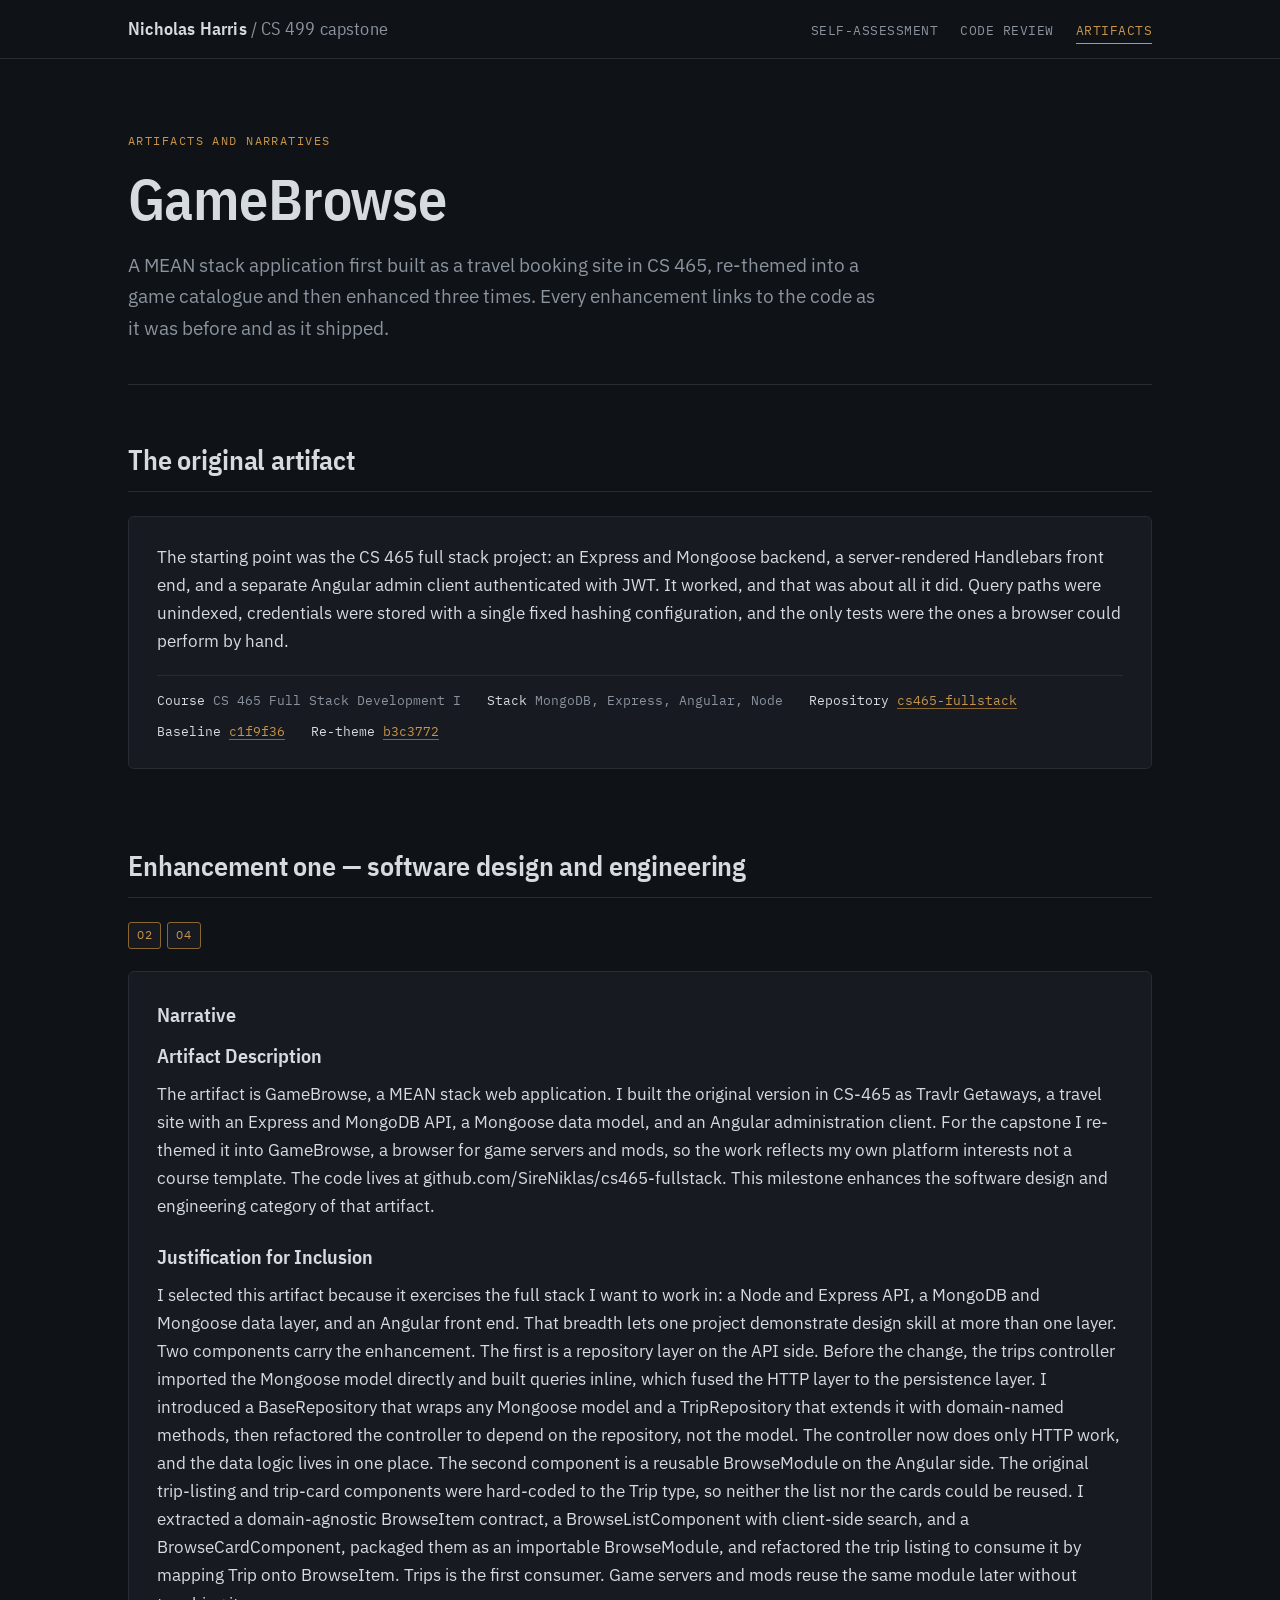
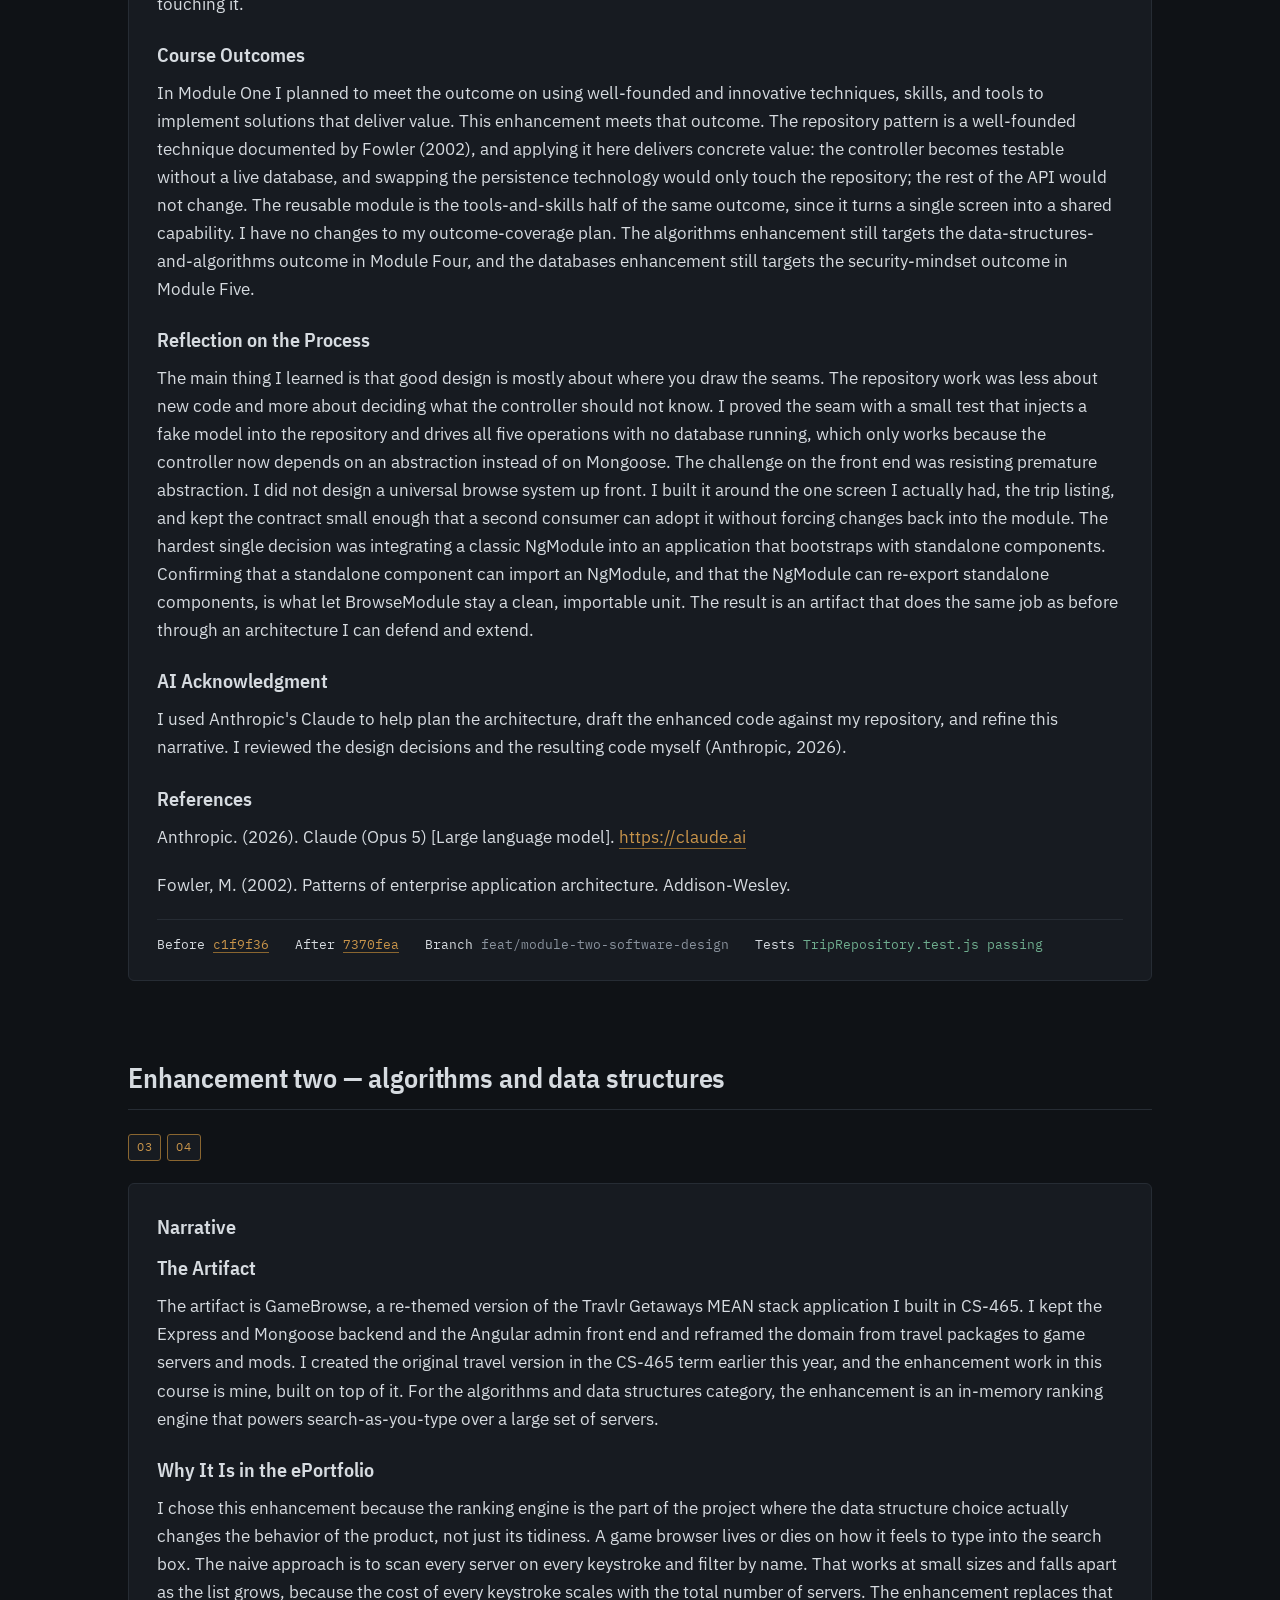
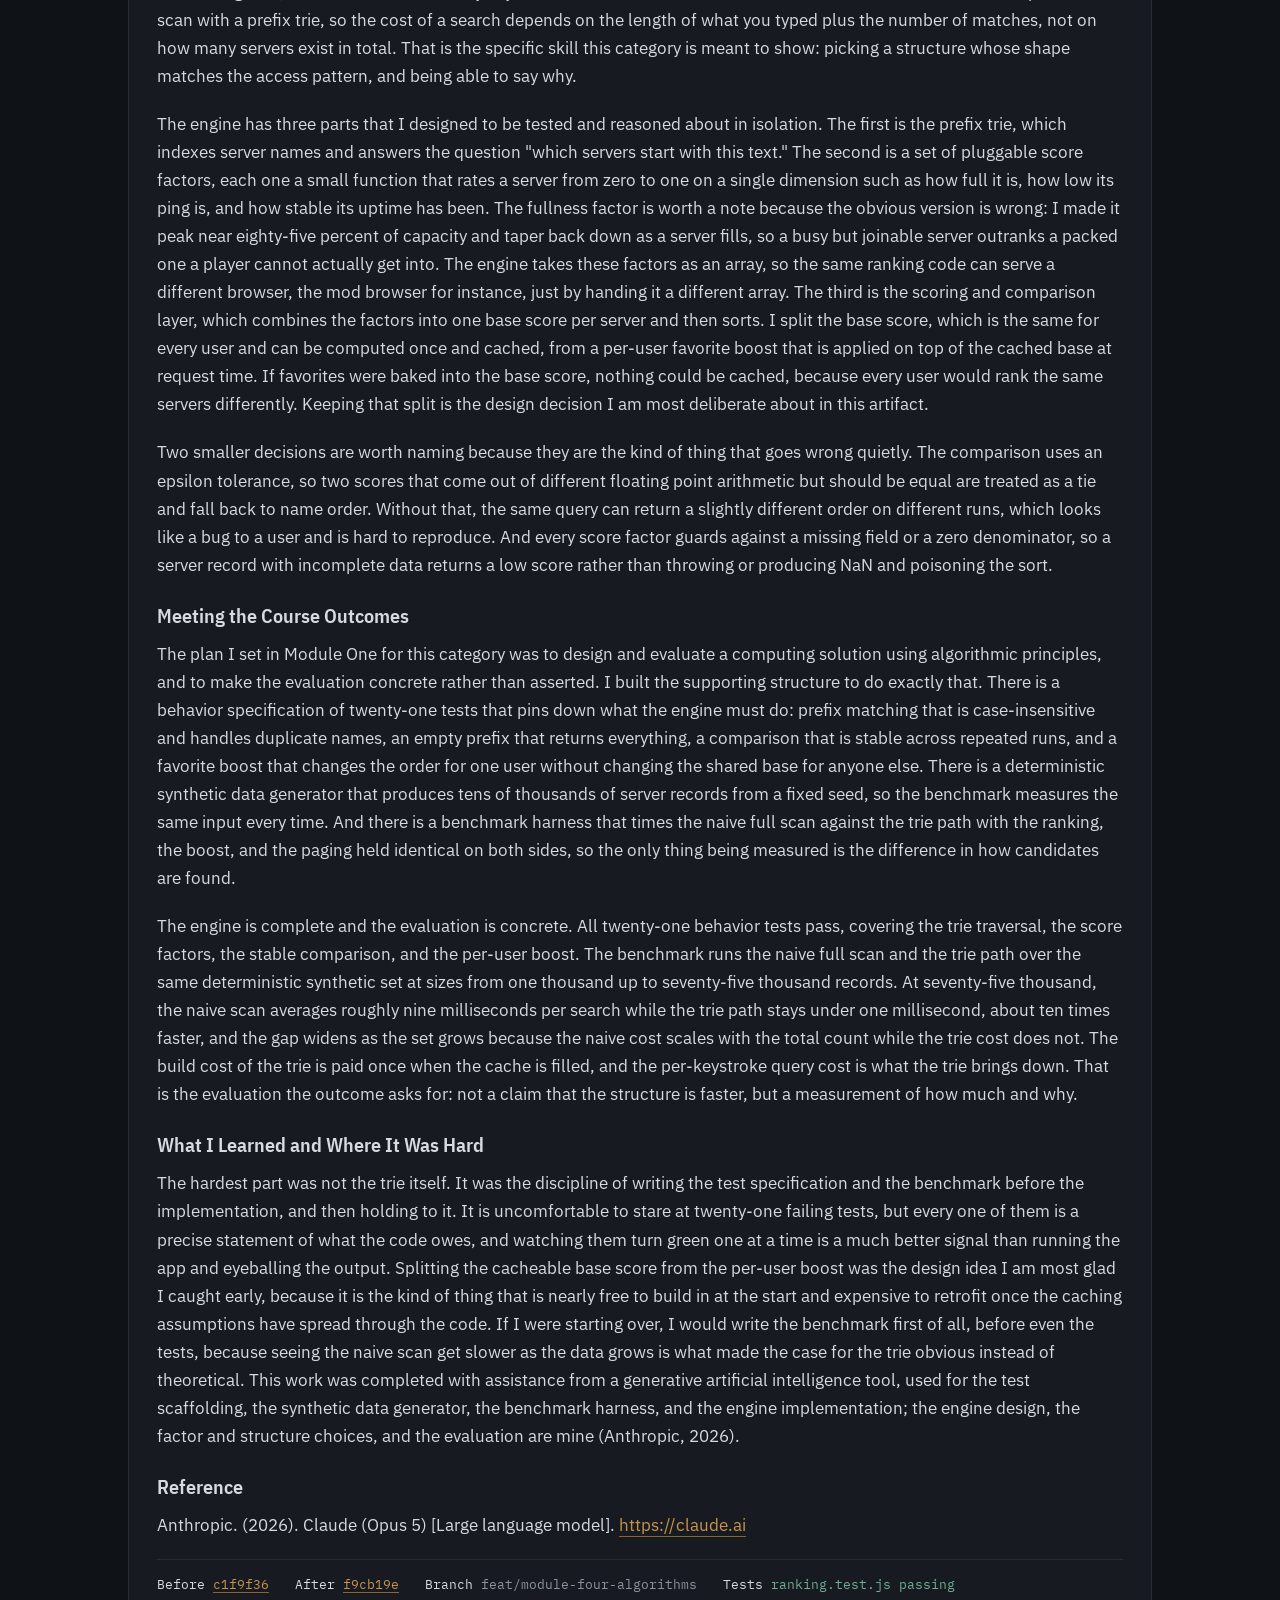
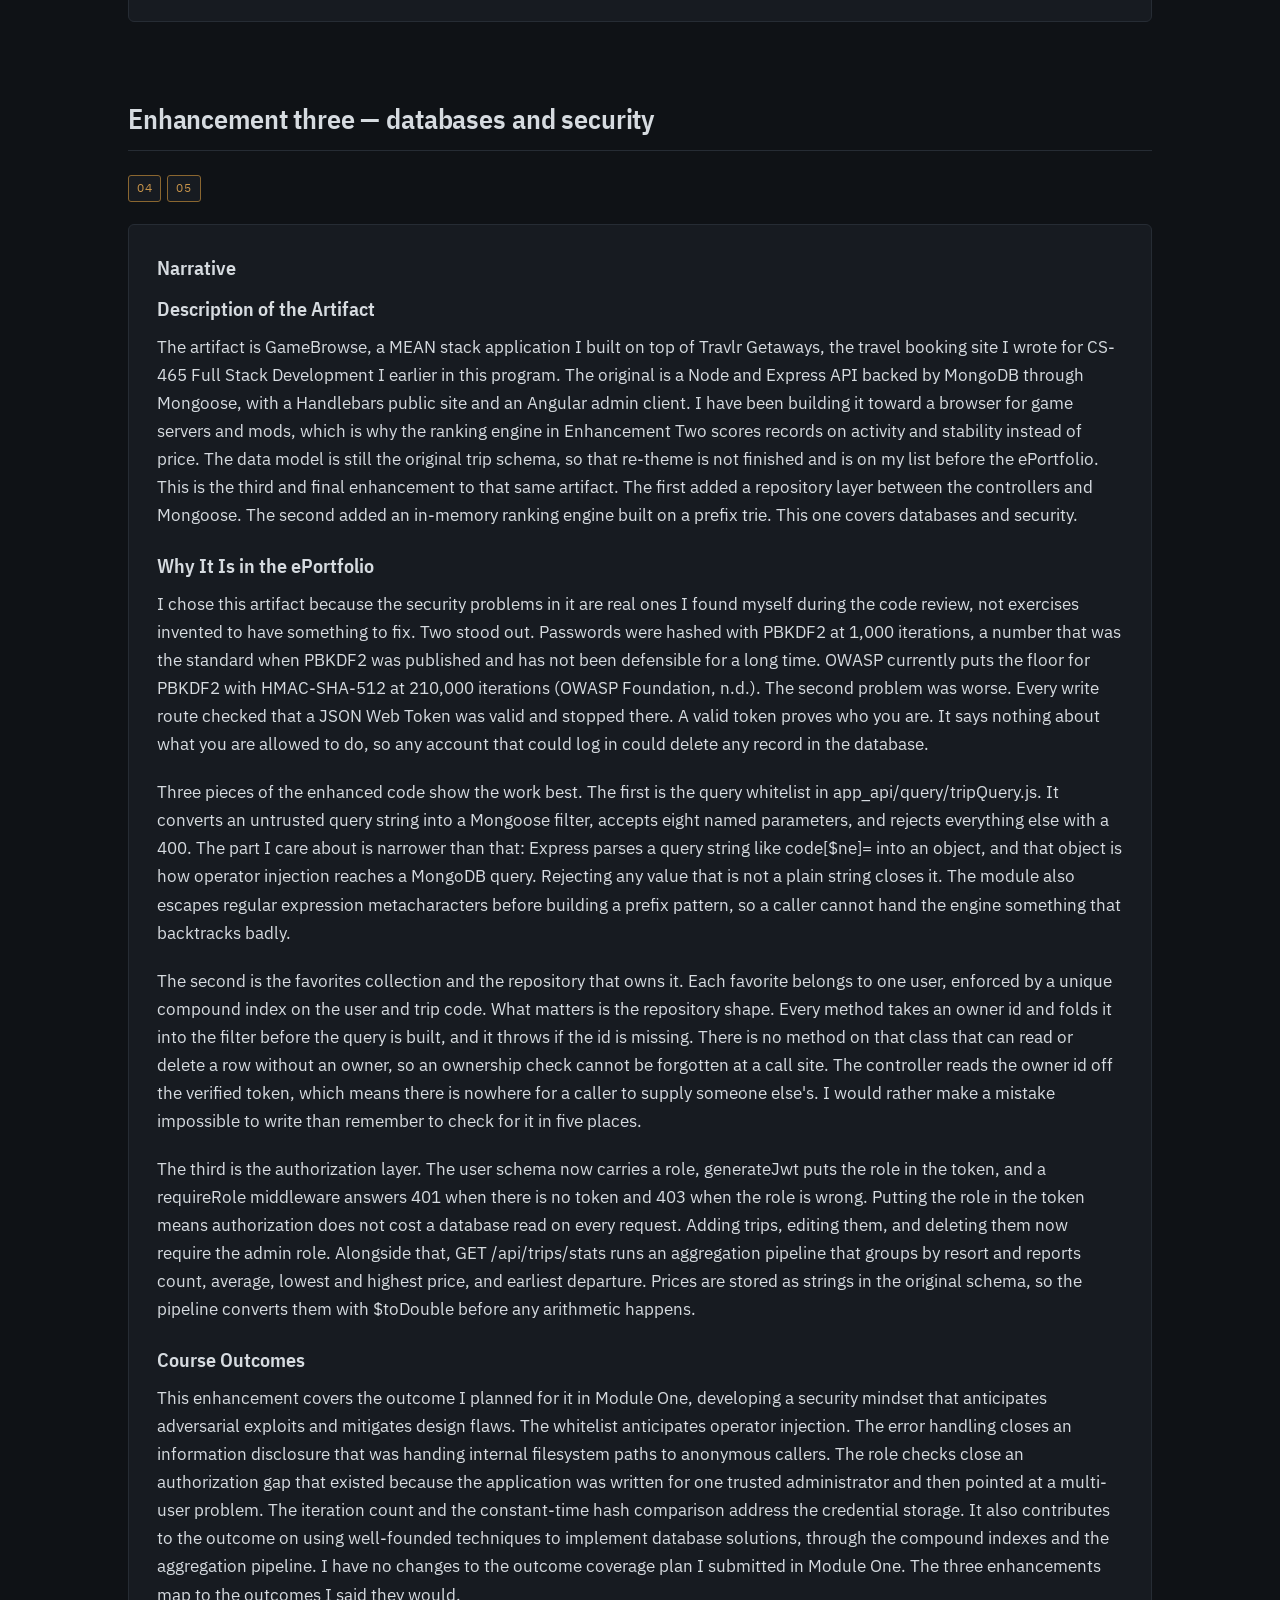
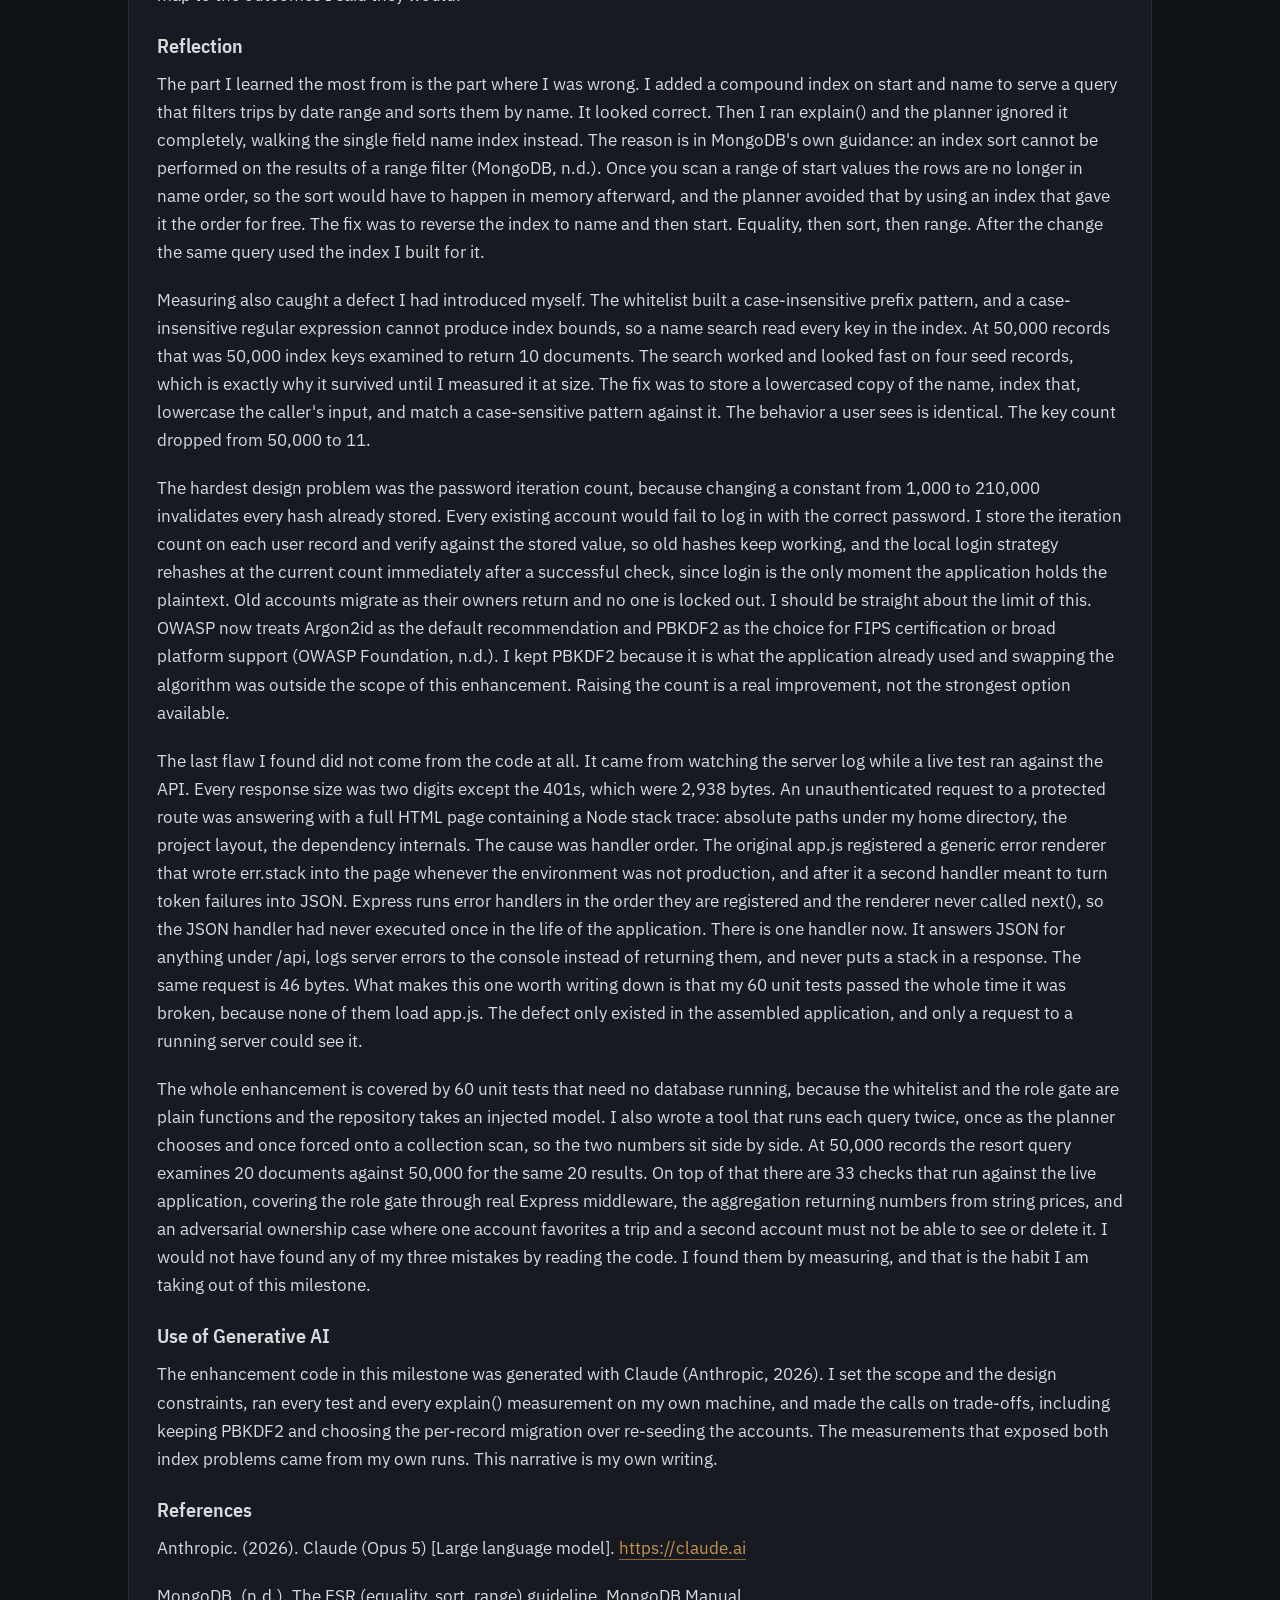
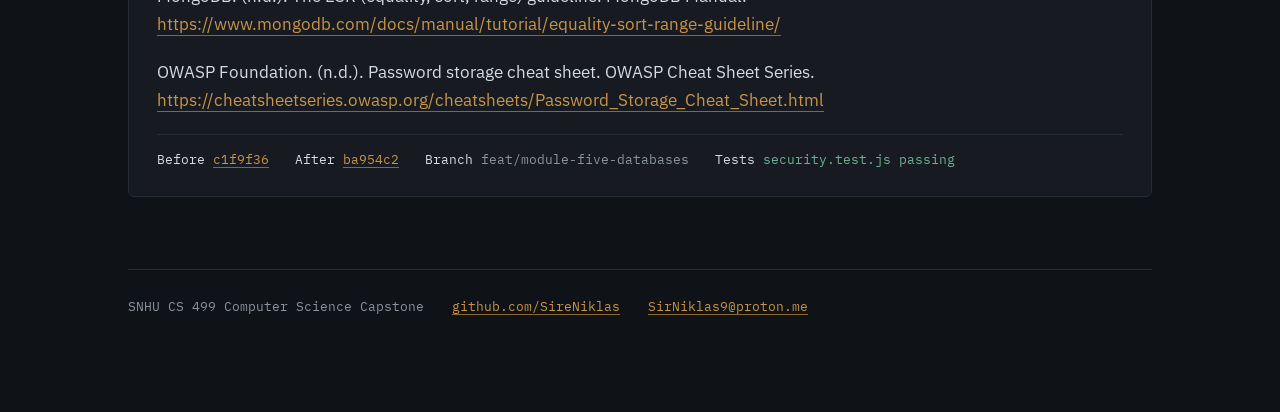
==== artifacts.html @ c6e0b40c "feat: complete self-assessment, code review, and enhancement narratives" ====
<!DOCTYPE html>
<html lang="en">
<head>
<meta charset="utf-8">
<meta name="viewport" content="width=device-width, initial-scale=1">
<title>Artifacts — Nicholas Harris, CS 499</title>
<meta name="description" content="Three enhancements to the GameBrowse MEAN stack application: software design, algorithms and data structures, and databases and security.">
<link rel="preconnect" href="https://fonts.googleapis.com">
<link rel="preconnect" href="https://fonts.gstatic.com" crossorigin>
<link href="https://fonts.googleapis.com/css2?family=IBM+Plex+Mono:wght@400&family=IBM+Plex+Sans+Condensed:wght@600&family=IBM+Plex+Sans:wght@400;500&display=swap" rel="stylesheet">
<link rel="stylesheet" href="assets/styles.css">
</head>
<body>
<a class="skip" href="#main">Skip to content</a>

<header class="masthead">
  <div class="masthead-inner">
    <a class="wordmark" href="index.html">Nicholas Harris <span>/ CS 499 capstone</span></a>
    <nav>
      <a href="index.html">Self-assessment</a>
      <a href="code-review.html">Code review</a>
      <a href="artifacts.html" aria-current="page">Artifacts</a>
    </nav>
  </div>
</header>

<main class="shell" id="main">

  <div class="hero">
    <p class="eyebrow">Artifacts and narratives</p>
    <h1>GameBrowse</h1>
    <p class="standfirst">A MEAN stack application first built as a travel booking site in CS 465, re-themed into a game catalogue and then enhanced three times. Every enhancement links to the code as it was before and as it shipped.</p>
  </div>

  <section id="origin">
    <h2>The original artifact</h2>
    <hr class="rule">
    <div class="artifact">
      <div class="prose">
        <p>The starting point was the CS 465 full stack project: an Express and Mongoose backend, a server-rendered Handlebars front end, and a separate Angular admin client authenticated with JWT. It worked, and that was about all it did. Query paths were unindexed, credentials were stored with a single fixed hashing configuration, and the only tests were the ones a browser could perform by hand.</p>
      </div>
      <div class="meta">
        <span><b>Course</b> CS 465 Full Stack Development I</span>
        <span><b>Stack</b> MongoDB, Express, Angular, Node</span>
        <span><b>Repository</b> <a href="https://github.com/SireNiklas/cs465-fullstack">cs465-fullstack</a></span>
        <span><b>Baseline</b> <a href="https://github.com/SireNiklas/cs465-fullstack/tree/c1f9f360dbe7c7e65af702ccf91b2ee2663a41dd">c1f9f36</a></span>
        <span><b>Re-theme</b> <a href="https://github.com/SireNiklas/cs465-fullstack/tree/b3c37720d1f5006aa0c2d1d7098c02906df3d072">b3c3772</a></span>
      </div>
    </div>
  </section>

  <section id="enhancement-one">
    <h2>Enhancement one — software design and engineering</h2>
    <hr class="rule">
    <ul class="tags">
      <li class="tag on">O2</li>
      <li class="tag on">O4</li>
    </ul>
    <div class="artifact">
      <h3>Narrative</h3>
      <div class="prose">
      <h3>Artifact Description</h3>
      <p>The artifact is GameBrowse, a MEAN stack web application. I built the original version in CS-465 as Travlr Getaways, a travel site with an Express and MongoDB API, a Mongoose data model, and an Angular administration client. For the capstone I re-themed it into GameBrowse, a browser for game servers and mods, so the work reflects my own platform interests not a course template. The code lives at github.com/SireNiklas/cs465-fullstack. This milestone enhances the software design and engineering category of that artifact.</p>
      <h3>Justification for Inclusion</h3>
      <p>I selected this artifact because it exercises the full stack I want to work in: a Node and Express API, a MongoDB and Mongoose data layer, and an Angular front end. That breadth lets one project demonstrate design skill at more than one layer. Two components carry the enhancement. The first is a repository layer on the API side. Before the change, the trips controller imported the Mongoose model directly and built queries inline, which fused the HTTP layer to the persistence layer. I introduced a BaseRepository that wraps any Mongoose model and a TripRepository that extends it with domain-named methods, then refactored the controller to depend on the repository, not the model. The controller now does only HTTP work, and the data logic lives in one place. The second component is a reusable BrowseModule on the Angular side. The original trip-listing and trip-card components were hard-coded to the Trip type, so neither the list nor the cards could be reused. I extracted a domain-agnostic BrowseItem contract, a BrowseListComponent with client-side search, and a BrowseCardComponent, packaged them as an importable BrowseModule, and refactored the trip listing to consume it by mapping Trip onto BrowseItem. Trips is the first consumer. Game servers and mods reuse the same module later without touching it.</p>
      <h3>Course Outcomes</h3>
      <p>In Module One I planned to meet the outcome on using well-founded and innovative techniques, skills, and tools to implement solutions that deliver value. This enhancement meets that outcome. The repository pattern is a well-founded technique documented by Fowler (2002), and applying it here delivers concrete value: the controller becomes testable without a live database, and swapping the persistence technology would only touch the repository; the rest of the API would not change. The reusable module is the tools-and-skills half of the same outcome, since it turns a single screen into a shared capability. I have no changes to my outcome-coverage plan. The algorithms enhancement still targets the data-structures-and-algorithms outcome in Module Four, and the databases enhancement still targets the security-mindset outcome in Module Five.</p>
      <h3>Reflection on the Process</h3>
      <p>The main thing I learned is that good design is mostly about where you draw the seams. The repository work was less about new code and more about deciding what the controller should not know. I proved the seam with a small test that injects a fake model into the repository and drives all five operations with no database running, which only works because the controller now depends on an abstraction instead of on Mongoose. The challenge on the front end was resisting premature abstraction. I did not design a universal browse system up front. I built it around the one screen I actually had, the trip listing, and kept the contract small enough that a second consumer can adopt it without forcing changes back into the module. The hardest single decision was integrating a classic NgModule into an application that bootstraps with standalone components. Confirming that a standalone component can import an NgModule, and that the NgModule can re-export standalone components, is what let BrowseModule stay a clean, importable unit. The result is an artifact that does the same job as before through an architecture I can defend and extend.</p>
      <h3>AI Acknowledgment</h3>
      <p>I used Anthropic&#x27;s Claude to help plan the architecture, draft the enhanced code against my repository, and refine this narrative. I reviewed the design decisions and the resulting code myself (Anthropic, 2026).</p>
      <h3>References</h3>
      <p>Anthropic. (2026). Claude (Opus 5) [Large language model]. <a href="https://claude.ai">https://claude.ai</a></p>
      <p>Fowler, M. (2002). Patterns of enterprise application architecture. Addison-Wesley.</p>
    </div>
      <div class="meta">
        <span><b>Before</b> <a href="https://github.com/SireNiklas/cs465-fullstack/tree/c1f9f360dbe7c7e65af702ccf91b2ee2663a41dd">c1f9f36</a></span>
        <span><b>After</b> <a href="https://github.com/SireNiklas/cs465-fullstack/tree/7370fea50eec99fd81533014c13c8142fe0551e2">7370fea</a></span>
        <span><b>Branch</b> feat/module-two-software-design</span>
        <span><b>Tests</b> <span class="pass">TripRepository.test.js passing</span></span>
      </div>
    </div>
  </section>

  <section id="enhancement-two">
    <h2>Enhancement two — algorithms and data structures</h2>
    <hr class="rule">
    <ul class="tags">
      <li class="tag on">O3</li>
      <li class="tag on">O4</li>
    </ul>
    <div class="artifact">
      <h3>Narrative</h3>
      <div class="prose">
      <h3>The Artifact</h3>
      <p>The artifact is GameBrowse, a re-themed version of the Travlr Getaways MEAN stack application I built in CS-465. I kept the Express and Mongoose backend and the Angular admin front end and reframed the domain from travel packages to game servers and mods. I created the original travel version in the CS-465 term earlier this year, and the enhancement work in this course is mine, built on top of it. For the algorithms and data structures category, the enhancement is an in-memory ranking engine that powers search-as-you-type over a large set of servers.</p>
      <h3>Why It Is in the ePortfolio</h3>
      <p>I chose this enhancement because the ranking engine is the part of the project where the data structure choice actually changes the behavior of the product, not just its tidiness. A game browser lives or dies on how it feels to type into the search box. The naive approach is to scan every server on every keystroke and filter by name. That works at small sizes and falls apart as the list grows, because the cost of every keystroke scales with the total number of servers. The enhancement replaces that scan with a prefix trie, so the cost of a search depends on the length of what you typed plus the number of matches, not on how many servers exist in total. That is the specific skill this category is meant to show: picking a structure whose shape matches the access pattern, and being able to say why.</p>
      <p>The engine has three parts that I designed to be tested and reasoned about in isolation. The first is the prefix trie, which indexes server names and answers the question &quot;which servers start with this text.&quot; The second is a set of pluggable score factors, each one a small function that rates a server from zero to one on a single dimension such as how full it is, how low its ping is, and how stable its uptime has been. The fullness factor is worth a note because the obvious version is wrong: I made it peak near eighty-five percent of capacity and taper back down as a server fills, so a busy but joinable server outranks a packed one a player cannot actually get into. The engine takes these factors as an array, so the same ranking code can serve a different browser, the mod browser for instance, just by handing it a different array. The third is the scoring and comparison layer, which combines the factors into one base score per server and then sorts. I split the base score, which is the same for every user and can be computed once and cached, from a per-user favorite boost that is applied on top of the cached base at request time. If favorites were baked into the base score, nothing could be cached, because every user would rank the same servers differently. Keeping that split is the design decision I am most deliberate about in this artifact.</p>
      <p>Two smaller decisions are worth naming because they are the kind of thing that goes wrong quietly. The comparison uses an epsilon tolerance, so two scores that come out of different floating point arithmetic but should be equal are treated as a tie and fall back to name order. Without that, the same query can return a slightly different order on different runs, which looks like a bug to a user and is hard to reproduce. And every score factor guards against a missing field or a zero denominator, so a server record with incomplete data returns a low score rather than throwing or producing NaN and poisoning the sort.</p>
      <h3>Meeting the Course Outcomes</h3>
      <p>The plan I set in Module One for this category was to design and evaluate a computing solution using algorithmic principles, and to make the evaluation concrete rather than asserted. I built the supporting structure to do exactly that. There is a behavior specification of twenty-one tests that pins down what the engine must do: prefix matching that is case-insensitive and handles duplicate names, an empty prefix that returns everything, a comparison that is stable across repeated runs, and a favorite boost that changes the order for one user without changing the shared base for anyone else. There is a deterministic synthetic data generator that produces tens of thousands of server records from a fixed seed, so the benchmark measures the same input every time. And there is a benchmark harness that times the naive full scan against the trie path with the ranking, the boost, and the paging held identical on both sides, so the only thing being measured is the difference in how candidates are found.</p>
      <p>The engine is complete and the evaluation is concrete. All twenty-one behavior tests pass, covering the trie traversal, the score factors, the stable comparison, and the per-user boost. The benchmark runs the naive full scan and the trie path over the same deterministic synthetic set at sizes from one thousand up to seventy-five thousand records. At seventy-five thousand, the naive scan averages roughly nine milliseconds per search while the trie path stays under one millisecond, about ten times faster, and the gap widens as the set grows because the naive cost scales with the total count while the trie cost does not. The build cost of the trie is paid once when the cache is filled, and the per-keystroke query cost is what the trie brings down. That is the evaluation the outcome asks for: not a claim that the structure is faster, but a measurement of how much and why.</p>
      <h3>What I Learned and Where It Was Hard</h3>
      <p>The hardest part was not the trie itself. It was the discipline of writing the test specification and the benchmark before the implementation, and then holding to it. It is uncomfortable to stare at twenty-one failing tests, but every one of them is a precise statement of what the code owes, and watching them turn green one at a time is a much better signal than running the app and eyeballing the output. Splitting the cacheable base score from the per-user boost was the design idea I am most glad I caught early, because it is the kind of thing that is nearly free to build in at the start and expensive to retrofit once the caching assumptions have spread through the code. If I were starting over, I would write the benchmark first of all, before even the tests, because seeing the naive scan get slower as the data grows is what made the case for the trie obvious instead of theoretical. This work was completed with assistance from a generative artificial intelligence tool, used for the test scaffolding, the synthetic data generator, the benchmark harness, and the engine implementation; the engine design, the factor and structure choices, and the evaluation are mine (Anthropic, 2026).</p>
      <h3>Reference</h3>
      <p>Anthropic. (2026). Claude (Opus 5) [Large language model]. <a href="https://claude.ai">https://claude.ai</a></p>
    </div>
      <div class="meta">
        <span><b>Before</b> <a href="https://github.com/SireNiklas/cs465-fullstack/tree/c1f9f360dbe7c7e65af702ccf91b2ee2663a41dd">c1f9f36</a></span>
        <span><b>After</b> <a href="https://github.com/SireNiklas/cs465-fullstack/tree/f9cb19ebaf263233e281c2fbdc7c1b4e2307bb70">f9cb19e</a></span>
        <span><b>Branch</b> feat/module-four-algorithms</span>
        <span><b>Tests</b> <span class="pass">ranking.test.js passing</span></span>
      </div>
    </div>
  </section>

  <section id="enhancement-three">
    <h2>Enhancement three — databases and security</h2>
    <hr class="rule">
    <ul class="tags">
      <li class="tag on">O4</li>
      <li class="tag on">O5</li>
    </ul>
    <div class="artifact">
      <h3>Narrative</h3>
      <div class="prose">
      <h3>Description of the Artifact</h3>
      <p>The artifact is GameBrowse, a MEAN stack application I built on top of Travlr Getaways, the travel booking site I wrote for CS-465 Full Stack Development I earlier in this program. The original is a Node and Express API backed by MongoDB through Mongoose, with a Handlebars public site and an Angular admin client. I have been building it toward a browser for game servers and mods, which is why the ranking engine in Enhancement Two scores records on activity and stability instead of price. The data model is still the original trip schema, so that re-theme is not finished and is on my list before the ePortfolio. This is the third and final enhancement to that same artifact. The first added a repository layer between the controllers and Mongoose. The second added an in-memory ranking engine built on a prefix trie. This one covers databases and security.</p>
      <h3>Why It Is in the ePortfolio</h3>
      <p>I chose this artifact because the security problems in it are real ones I found myself during the code review, not exercises invented to have something to fix. Two stood out. Passwords were hashed with PBKDF2 at 1,000 iterations, a number that was the standard when PBKDF2 was published and has not been defensible for a long time. OWASP currently puts the floor for PBKDF2 with HMAC-SHA-512 at 210,000 iterations (OWASP Foundation, n.d.). The second problem was worse. Every write route checked that a JSON Web Token was valid and stopped there. A valid token proves who you are. It says nothing about what you are allowed to do, so any account that could log in could delete any record in the database.</p>
      <p>Three pieces of the enhanced code show the work best. The first is the query whitelist in app_api/query/tripQuery.js. It converts an untrusted query string into a Mongoose filter, accepts eight named parameters, and rejects everything else with a 400. The part I care about is narrower than that: Express parses a query string like code[$ne]= into an object, and that object is how operator injection reaches a MongoDB query. Rejecting any value that is not a plain string closes it. The module also escapes regular expression metacharacters before building a prefix pattern, so a caller cannot hand the engine something that backtracks badly.</p>
      <p>The second is the favorites collection and the repository that owns it. Each favorite belongs to one user, enforced by a unique compound index on the user and trip code. What matters is the repository shape. Every method takes an owner id and folds it into the filter before the query is built, and it throws if the id is missing. There is no method on that class that can read or delete a row without an owner, so an ownership check cannot be forgotten at a call site. The controller reads the owner id off the verified token, which means there is nowhere for a caller to supply someone else&#x27;s. I would rather make a mistake impossible to write than remember to check for it in five places.</p>
      <p>The third is the authorization layer. The user schema now carries a role, generateJwt puts the role in the token, and a requireRole middleware answers 401 when there is no token and 403 when the role is wrong. Putting the role in the token means authorization does not cost a database read on every request. Adding trips, editing them, and deleting them now require the admin role. Alongside that, GET /api/trips/stats runs an aggregation pipeline that groups by resort and reports count, average, lowest and highest price, and earliest departure. Prices are stored as strings in the original schema, so the pipeline converts them with $toDouble before any arithmetic happens.</p>
      <h3>Course Outcomes</h3>
      <p>This enhancement covers the outcome I planned for it in Module One, developing a security mindset that anticipates adversarial exploits and mitigates design flaws. The whitelist anticipates operator injection. The error handling closes an information disclosure that was handing internal filesystem paths to anonymous callers. The role checks close an authorization gap that existed because the application was written for one trusted administrator and then pointed at a multi-user problem. The iteration count and the constant-time hash comparison address the credential storage. It also contributes to the outcome on using well-founded techniques to implement database solutions, through the compound indexes and the aggregation pipeline. I have no changes to the outcome coverage plan I submitted in Module One. The three enhancements map to the outcomes I said they would.</p>
      <h3>Reflection</h3>
      <p>The part I learned the most from is the part where I was wrong. I added a compound index on start and name to serve a query that filters trips by date range and sorts them by name. It looked correct. Then I ran explain() and the planner ignored it completely, walking the single field name index instead. The reason is in MongoDB&#x27;s own guidance: an index sort cannot be performed on the results of a range filter (MongoDB, n.d.). Once you scan a range of start values the rows are no longer in name order, so the sort would have to happen in memory afterward, and the planner avoided that by using an index that gave it the order for free. The fix was to reverse the index to name and then start. Equality, then sort, then range. After the change the same query used the index I built for it.</p>
      <p>Measuring also caught a defect I had introduced myself. The whitelist built a case-insensitive prefix pattern, and a case-insensitive regular expression cannot produce index bounds, so a name search read every key in the index. At 50,000 records that was 50,000 index keys examined to return 10 documents. The search worked and looked fast on four seed records, which is exactly why it survived until I measured it at size. The fix was to store a lowercased copy of the name, index that, lowercase the caller&#x27;s input, and match a case-sensitive pattern against it. The behavior a user sees is identical. The key count dropped from 50,000 to 11.</p>
      <p>The hardest design problem was the password iteration count, because changing a constant from 1,000 to 210,000 invalidates every hash already stored. Every existing account would fail to log in with the correct password. I store the iteration count on each user record and verify against the stored value, so old hashes keep working, and the local login strategy rehashes at the current count immediately after a successful check, since login is the only moment the application holds the plaintext. Old accounts migrate as their owners return and no one is locked out. I should be straight about the limit of this. OWASP now treats Argon2id as the default recommendation and PBKDF2 as the choice for FIPS certification or broad platform support (OWASP Foundation, n.d.). I kept PBKDF2 because it is what the application already used and swapping the algorithm was outside the scope of this enhancement. Raising the count is a real improvement, not the strongest option available.</p>
      <p>The last flaw I found did not come from the code at all. It came from watching the server log while a live test ran against the API. Every response size was two digits except the 401s, which were 2,938 bytes. An unauthenticated request to a protected route was answering with a full HTML page containing a Node stack trace: absolute paths under my home directory, the project layout, the dependency internals. The cause was handler order. The original app.js registered a generic error renderer that wrote err.stack into the page whenever the environment was not production, and after it a second handler meant to turn token failures into JSON. Express runs error handlers in the order they are registered and the renderer never called next(), so the JSON handler had never executed once in the life of the application. There is one handler now. It answers JSON for anything under /api, logs server errors to the console instead of returning them, and never puts a stack in a response. The same request is 46 bytes. What makes this one worth writing down is that my 60 unit tests passed the whole time it was broken, because none of them load app.js. The defect only existed in the assembled application, and only a request to a running server could see it.</p>
      <p>The whole enhancement is covered by 60 unit tests that need no database running, because the whitelist and the role gate are plain functions and the repository takes an injected model. I also wrote a tool that runs each query twice, once as the planner chooses and once forced onto a collection scan, so the two numbers sit side by side. At 50,000 records the resort query examines 20 documents against 50,000 for the same 20 results. On top of that there are 33 checks that run against the live application, covering the role gate through real Express middleware, the aggregation returning numbers from string prices, and an adversarial ownership case where one account favorites a trip and a second account must not be able to see or delete it. I would not have found any of my three mistakes by reading the code. I found them by measuring, and that is the habit I am taking out of this milestone.</p>
      <h3>Use of Generative AI</h3>
      <p>The enhancement code in this milestone was generated with Claude (Anthropic, 2026). I set the scope and the design constraints, ran every test and every explain() measurement on my own machine, and made the calls on trade-offs, including keeping PBKDF2 and choosing the per-record migration over re-seeding the accounts. The measurements that exposed both index problems came from my own runs. This narrative is my own writing.</p>
      <h3>References</h3>
      <p>Anthropic. (2026). Claude (Opus 5) [Large language model]. <a href="https://claude.ai">https://claude.ai</a></p>
      <p>MongoDB. (n.d.). The ESR (equality, sort, range) guideline. MongoDB Manual. <a href="https://www.mongodb.com/docs/manual/tutorial/equality-sort-range-guideline/">https://www.mongodb.com/docs/manual/tutorial/equality-sort-range-guideline/</a></p>
      <p>OWASP Foundation. (n.d.). Password storage cheat sheet. OWASP Cheat Sheet Series. <a href="https://cheatsheetseries.owasp.org/cheatsheets/Password_Storage_Cheat_Sheet.html">https://cheatsheetseries.owasp.org/cheatsheets/Password_Storage_Cheat_Sheet.html</a></p>
    </div>
      <div class="meta">
        <span><b>Before</b> <a href="https://github.com/SireNiklas/cs465-fullstack/tree/c1f9f360dbe7c7e65af702ccf91b2ee2663a41dd">c1f9f36</a></span>
        <span><b>After</b> <a href="https://github.com/SireNiklas/cs465-fullstack/tree/ba954c2d3d9b7051e8e469da0f69a70b3e2fa2d6">ba954c2</a></span>
        <span><b>Branch</b> feat/module-five-databases</span>
        <span><b>Tests</b> <span class="pass">security.test.js passing</span></span>
      </div>
    </div>
  </section>

  <footer class="foot">
    <span>SNHU CS 499 Computer Science Capstone</span>
    <span><a href="https://github.com/SireNiklas">github.com/SireNiklas</a></span>
    <span><a href="mailto:SirNiklas9@proton.me">SirNiklas9@proton.me</a></span>
  </footer>

</main>
</body>
</html>
---- assets/styles.css ----
:root {
  --ink: #0f1216;
  --panel: #171b21;
  --panel-2: #1d222a;
  --line: #262c34;
  --line-bright: #38414c;
  --text: #d6dbe0;
  --muted: #8a939e;
  --brass: #c8944a;
  --brass-dim: #8a6630;
  --sage: #6fae8f;
  --measure: 68ch;
  --sans: "IBM Plex Sans", system-ui, sans-serif;
  --cond: "IBM Plex Sans Condensed", "IBM Plex Sans", system-ui, sans-serif;
  --mono: "IBM Plex Mono", ui-monospace, monospace;
}

* { box-sizing: border-box; }

html { -webkit-text-size-adjust: 100%; }

body {
  margin: 0;
  background: var(--ink);
  color: var(--text);
  font-family: var(--sans);
  font-size: 17px;
  line-height: 1.65;
  font-weight: 400;
}

a { color: var(--brass); text-decoration: none; border-bottom: 1px solid var(--brass-dim); }
a:hover { border-bottom-color: var(--brass); }
a:focus-visible { outline: 2px solid var(--brass); outline-offset: 3px; border-radius: 2px; }

.skip {
  position: absolute; left: -9999px; top: 0;
  background: var(--brass); color: var(--ink);
  padding: 10px 16px; z-index: 20; border: 0;
}
.skip:focus { left: 0; }

/* ---- masthead ---- */

.masthead {
  border-bottom: 1px solid var(--line);
  background: var(--ink);
  position: sticky; top: 0; z-index: 10;
}
.masthead-inner {
  max-width: 1080px; margin: 0 auto; padding: 14px 28px;
  display: flex; flex-wrap: wrap; gap: 12px 28px; align-items: baseline;
}
.wordmark {
  font-family: var(--cond); font-weight: 600; font-size: 18px;
  letter-spacing: 0.01em; color: var(--text); border: 0;
}
.wordmark span { color: var(--muted); font-weight: 400; }
.masthead nav { margin-left: auto; display: flex; gap: 22px; }
.masthead nav a {
  font-family: var(--mono); font-size: 12.5px; letter-spacing: 0.04em;
  text-transform: uppercase; color: var(--muted); border: 0;
  padding-bottom: 2px; border-bottom: 1px solid transparent;
}
.masthead nav a:hover { color: var(--text); border-bottom-color: var(--line-bright); }
.masthead nav a[aria-current="page"] { color: var(--brass); border-bottom-color: var(--brass); }

/* ---- shell ---- */

.shell { max-width: 1080px; margin: 0 auto; padding: 0 28px 96px; }

.hero { padding: 72px 0 40px; border-bottom: 1px solid var(--line); }
.eyebrow {
  font-family: var(--mono); font-size: 12px; letter-spacing: 0.12em;
  text-transform: uppercase; color: var(--brass); margin: 0 0 18px;
}
.hero h1 {
  font-family: var(--cond); font-weight: 600; font-size: clamp(34px, 6vw, 58px);
  line-height: 1.06; margin: 0 0 20px; letter-spacing: -0.01em;
}
.hero .standfirst {
  max-width: var(--measure); color: var(--muted); font-size: 19px; margin: 0;
}

.prose { max-width: var(--measure); }
.prose p { margin: 0 0 20px; }
.prose ul { padding-left: 20px; margin: 0 0 20px; }
.prose li { margin-bottom: 8px; }

section { padding: 52px 0 0; scroll-margin-top: 84px; }

h2 {
  font-family: var(--cond); font-weight: 600; font-size: 28px;
  margin: 0 0 8px; letter-spacing: -0.005em;
}
h3 {
  font-family: var(--cond); font-weight: 600; font-size: 20px;
  margin: 32px 0 8px;
}
.rule { height: 1px; background: var(--line); border: 0; margin: 0 0 24px; }

/* ---- outcome tags ---- */

.tags { display: flex; flex-wrap: wrap; gap: 6px; margin: 0 0 22px; padding: 0; list-style: none; }
.tag {
  font-family: var(--mono); font-size: 11.5px; letter-spacing: 0.06em;
  color: var(--muted); border: 1px solid var(--line-bright);
  padding: 3px 8px; border-radius: 3px; background: var(--panel);
}
.tag.on { color: var(--brass); border-color: var(--brass-dim); }

/* ---- ledger ---- */

.ledger { border: 1px solid var(--line); border-radius: 6px; overflow: hidden; }
.ledger-row {
  display: grid; grid-template-columns: 58px 1fr 190px;
  gap: 20px; align-items: baseline;
  padding: 16px 20px; border-top: 1px solid var(--line);
  background: var(--panel);
}
.ledger-row:first-child { border-top: 0; }
.ledger-id {
  font-family: var(--mono); font-size: 13px; color: var(--brass); letter-spacing: 0.06em;
}
.ledger-name { font-family: var(--cond); font-weight: 600; font-size: 17px; margin: 0 0 4px; }
.ledger-desc { color: var(--muted); font-size: 14.5px; margin: 0; }
.ledger-where { font-family: var(--mono); font-size: 12.5px; color: var(--muted); line-height: 1.9; }
.ledger-where a { border-bottom-color: var(--line-bright); }

/* ---- artifact cards ---- */

.artifact {
  border: 1px solid var(--line); border-radius: 6px;
  background: var(--panel); padding: 26px 28px; margin: 0 0 22px;
}
.artifact h3 { margin-top: 0; }
.artifact .prose { max-width: none; }
.meta {
  display: flex; flex-wrap: wrap; gap: 10px 26px;
  font-family: var(--mono); font-size: 12.5px; color: var(--muted);
  padding: 14px 0 0; margin: 20px 0 0; border-top: 1px solid var(--line);
}
.meta b { color: var(--text); font-weight: 400; }

.pass { color: var(--sage); }

/* ---- video ---- */

.frame {
  position: relative; width: 100%; aspect-ratio: 16 / 9;
  background: var(--panel-2); border: 1px solid var(--line); border-radius: 6px;
  overflow: hidden; margin: 0 0 20px;
}
.frame iframe { position: absolute; inset: 0; width: 100%; height: 100%; border: 0; }

/* ---- todo blocks ---- */

.todo {
  border: 1px dashed var(--brass); border-radius: 6px;
  background: rgba(200, 148, 74, 0.07);
  padding: 18px 22px; margin: 0 0 22px;
}
.todo p:last-child { margin-bottom: 0; }
.todo::before {
  content: "Draft needed — remove this block before submitting";
  display: block; font-family: var(--mono); font-size: 11.5px;
  letter-spacing: 0.06em; text-transform: uppercase;
  color: var(--brass); margin-bottom: 10px;
}

/* ---- footer ---- */

.foot {
  border-top: 1px solid var(--line); margin-top: 72px; padding: 26px 0 0;
  font-family: var(--mono); font-size: 12.5px; color: var(--muted);
  display: flex; flex-wrap: wrap; gap: 10px 28px;
}

@media (max-width: 720px) {
  body { font-size: 16px; }
  .shell { padding: 0 20px 64px; }
  .masthead-inner { padding: 12px 20px; }
  .masthead nav { margin-left: 0; width: 100%; gap: 18px; }
  .ledger-row { grid-template-columns: 44px 1fr; }
  .ledger-where { grid-column: 2; }
  .artifact { padding: 20px; }
}

@media (prefers-reduced-motion: reduce) {
  * { transition: none !important; animation: none !important; }
}
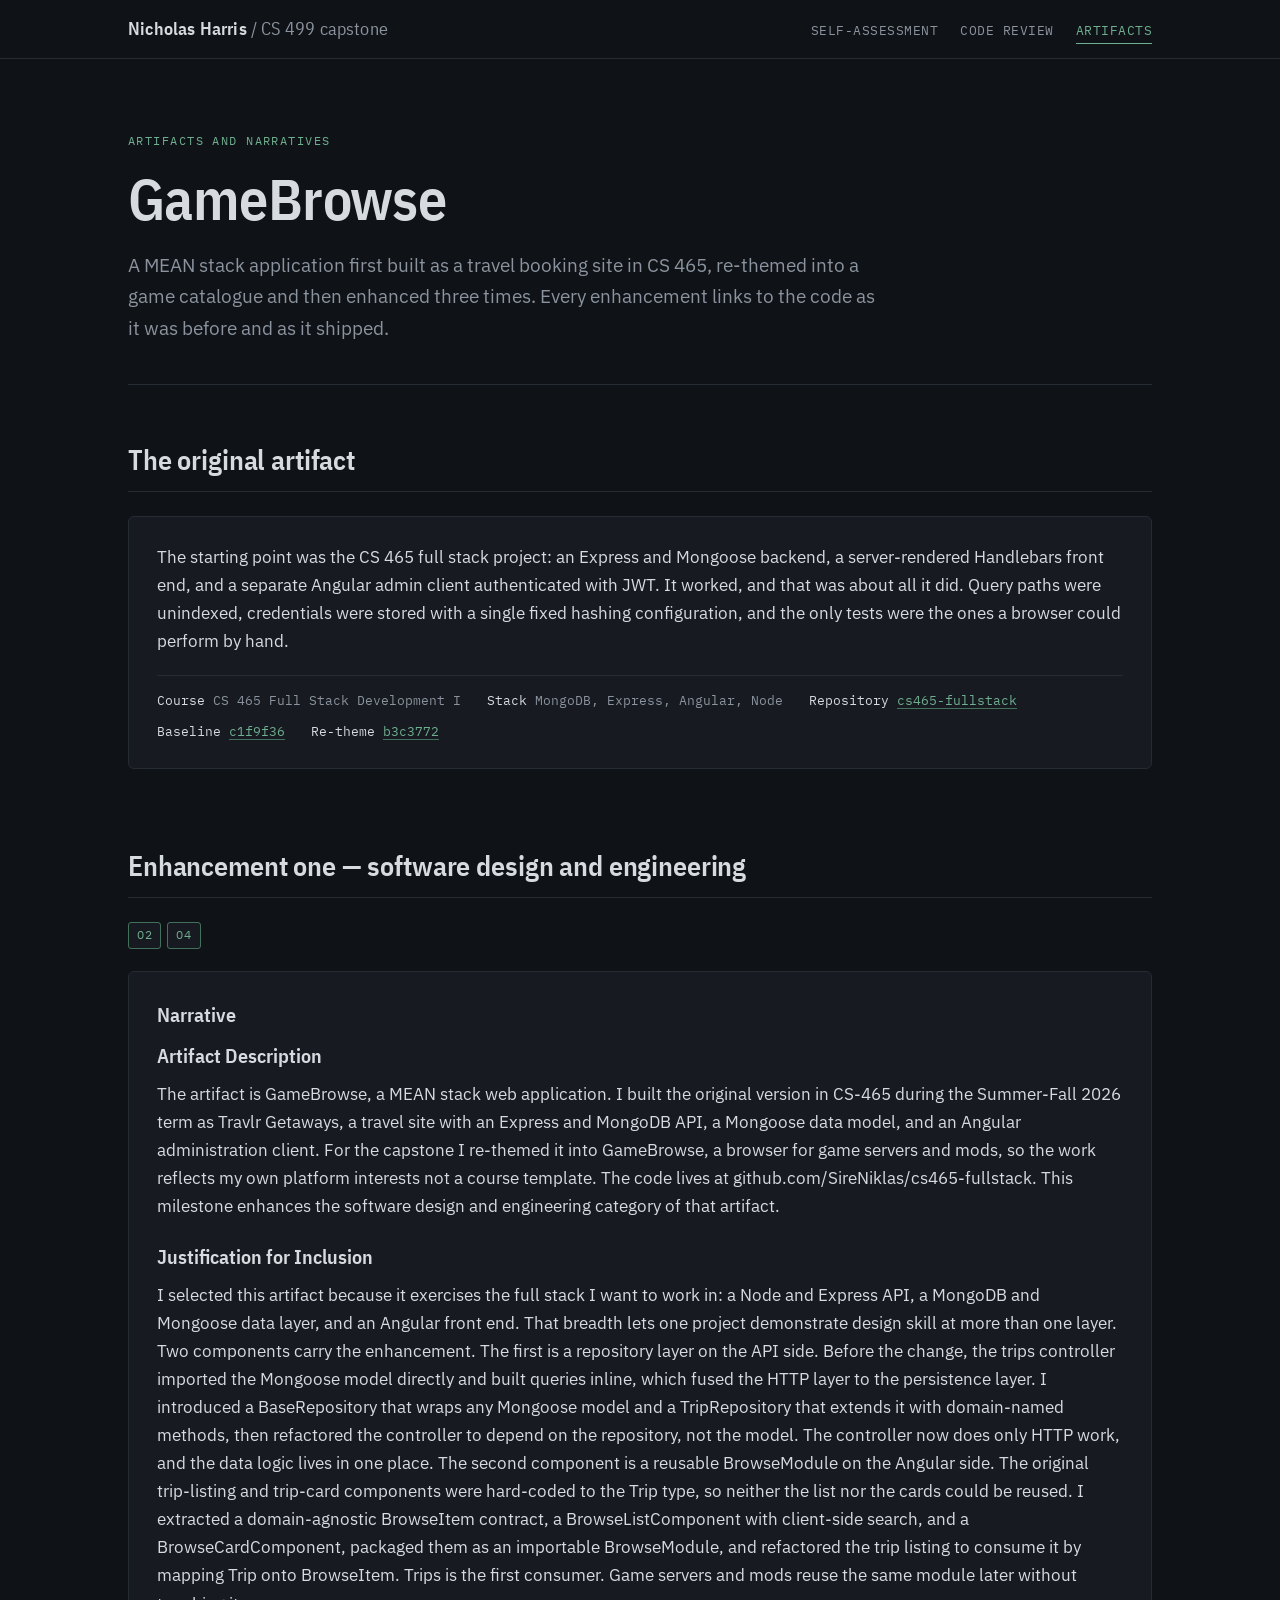
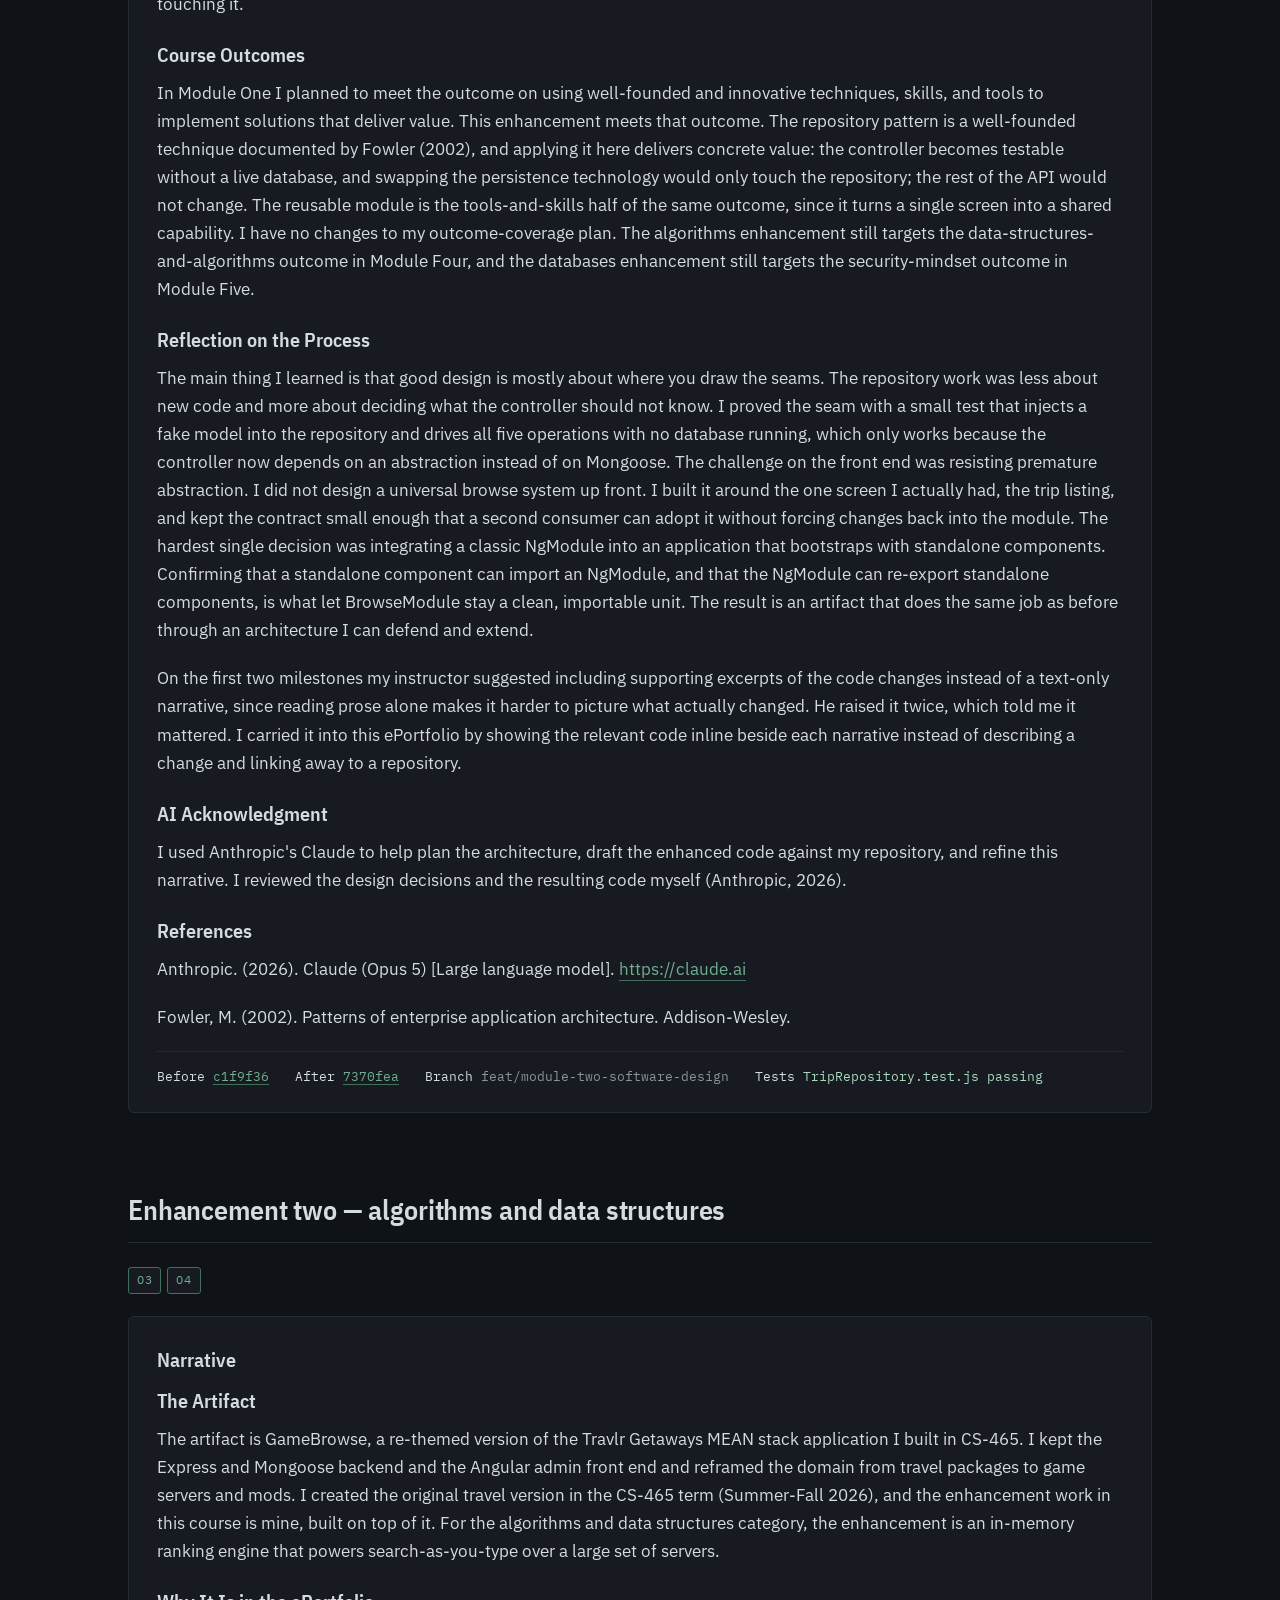
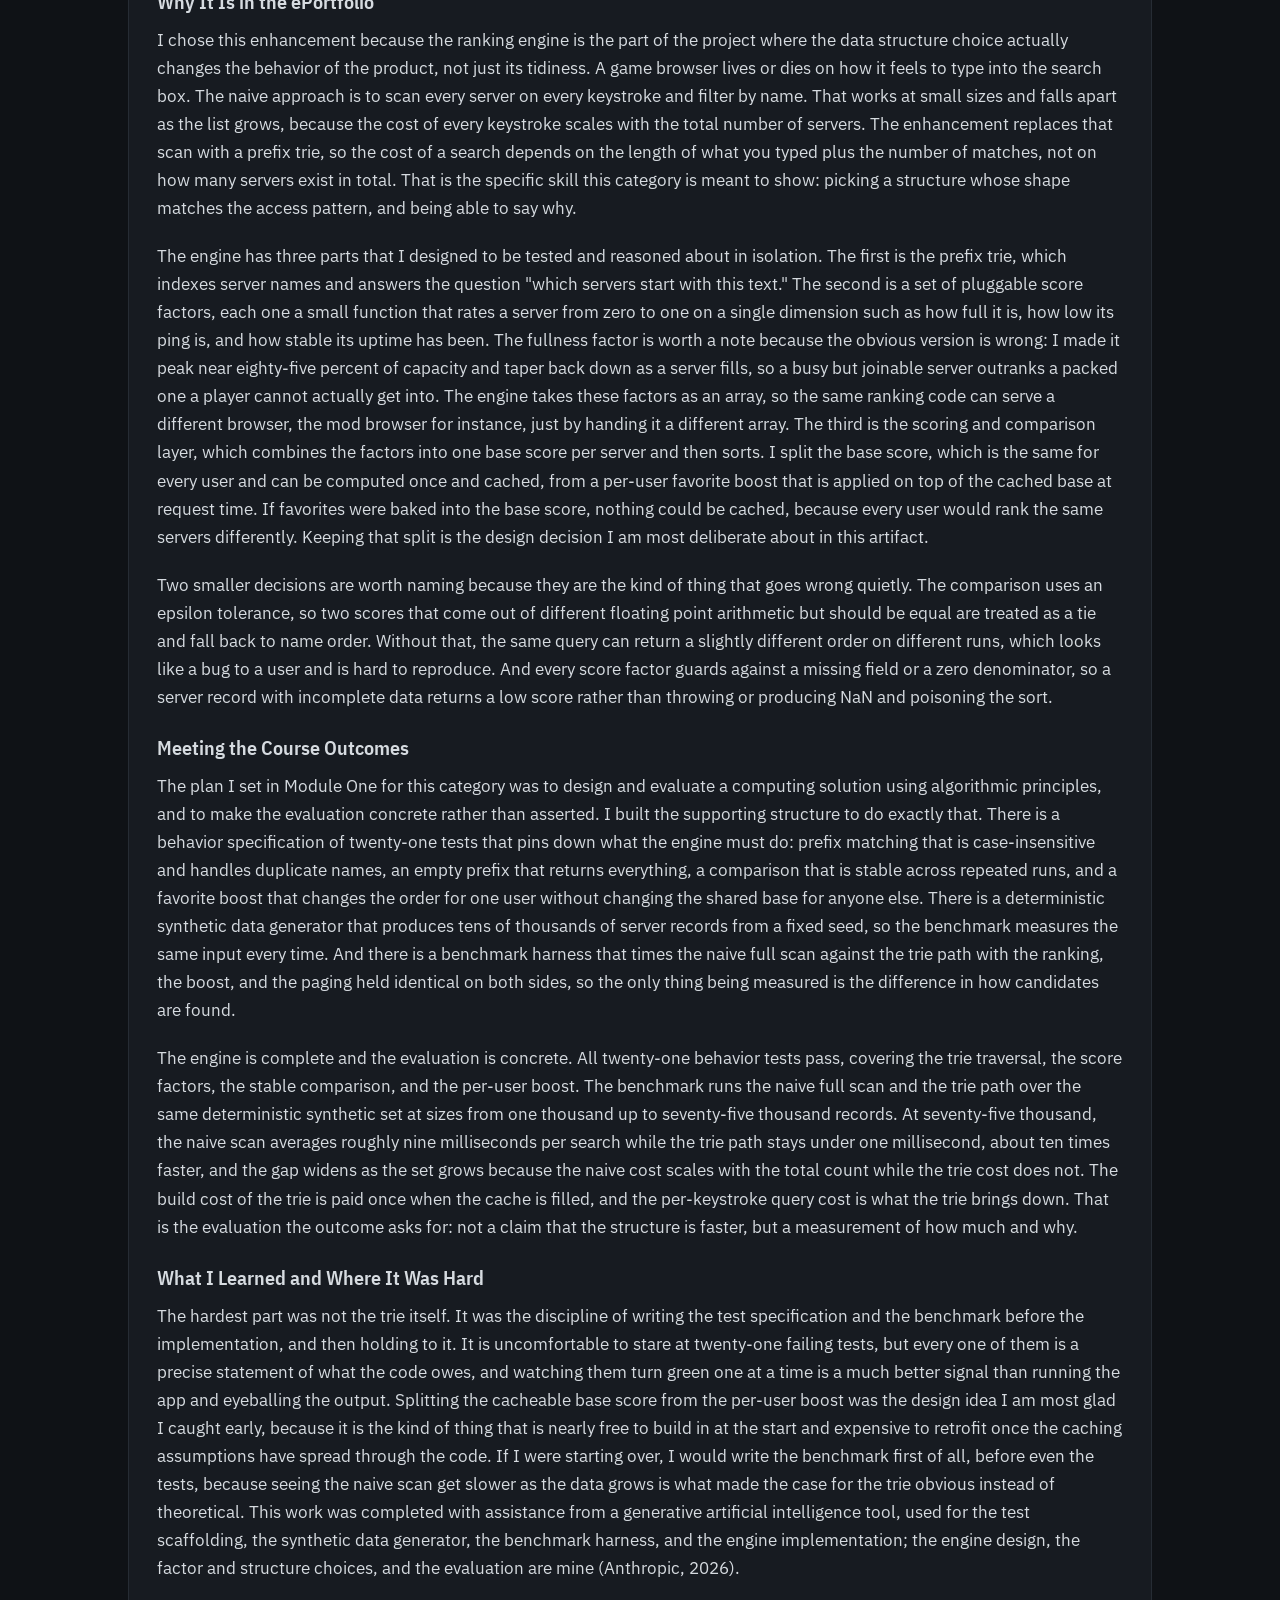
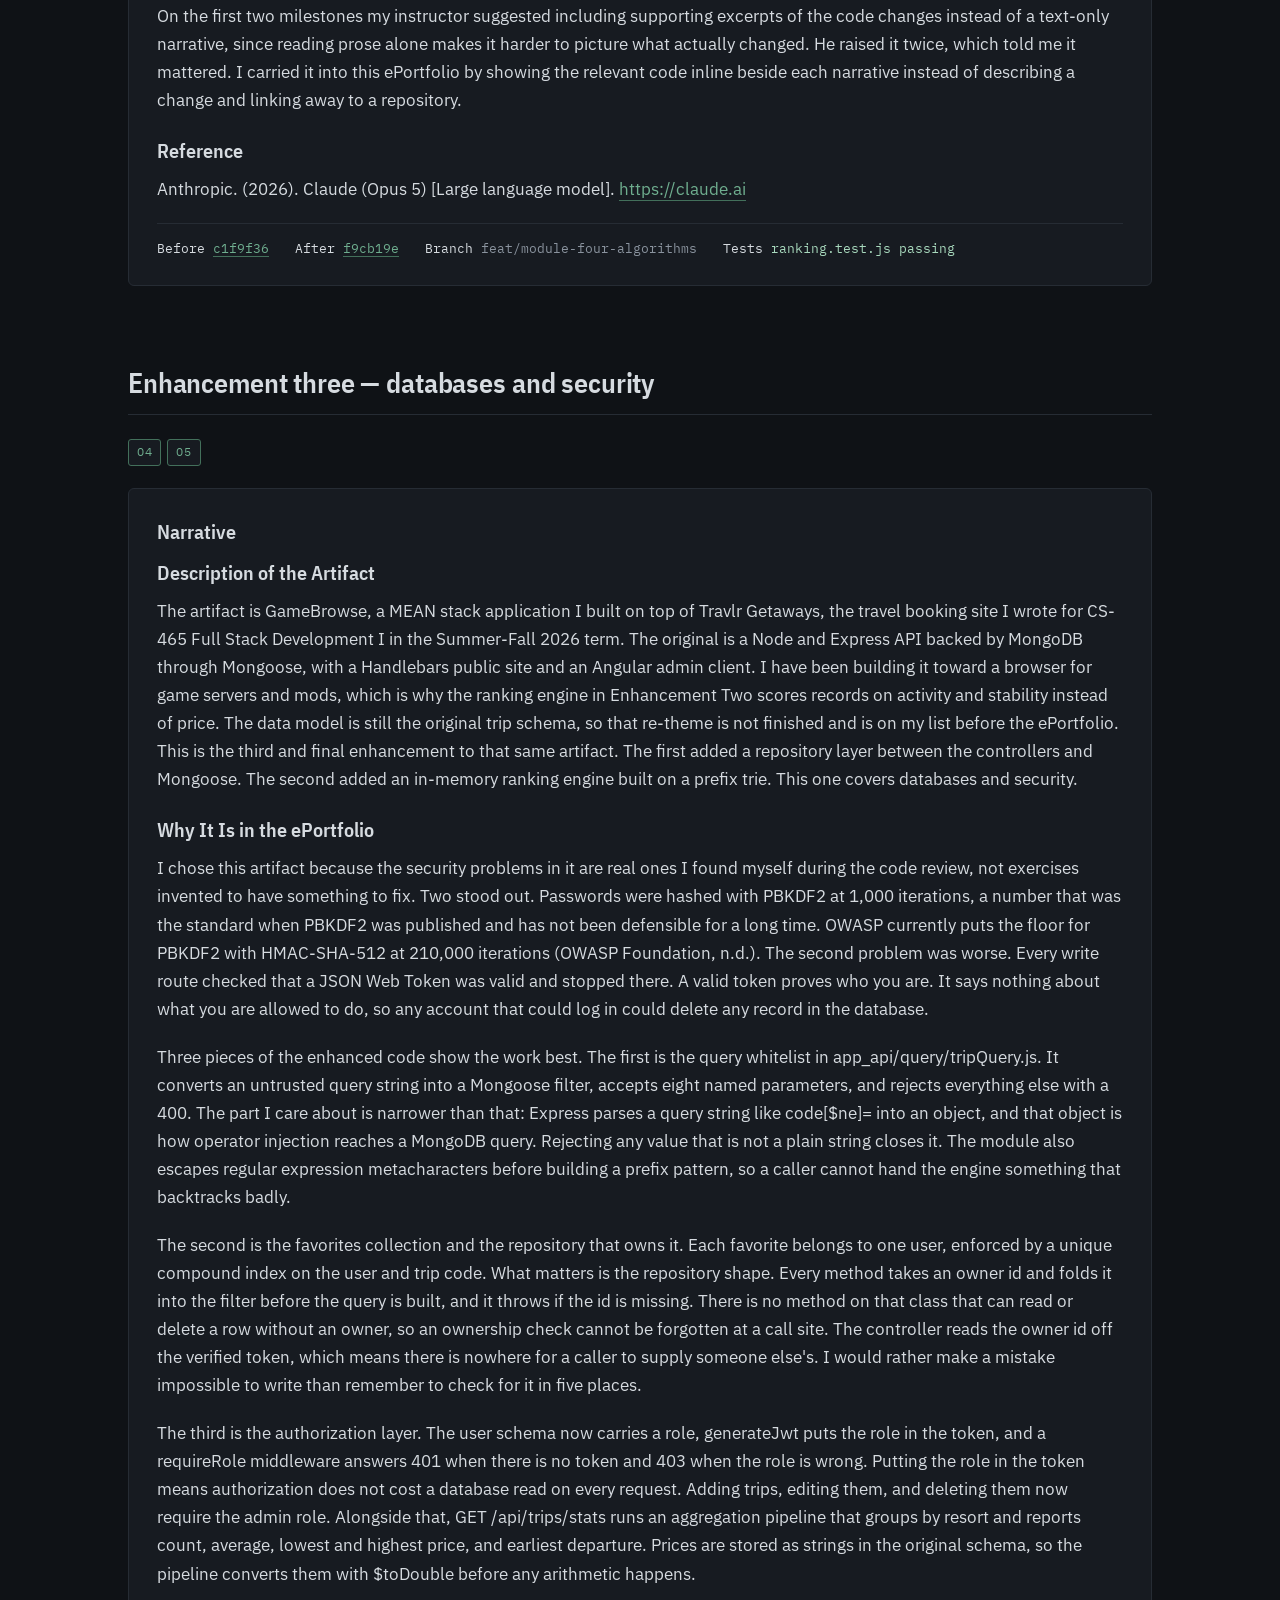
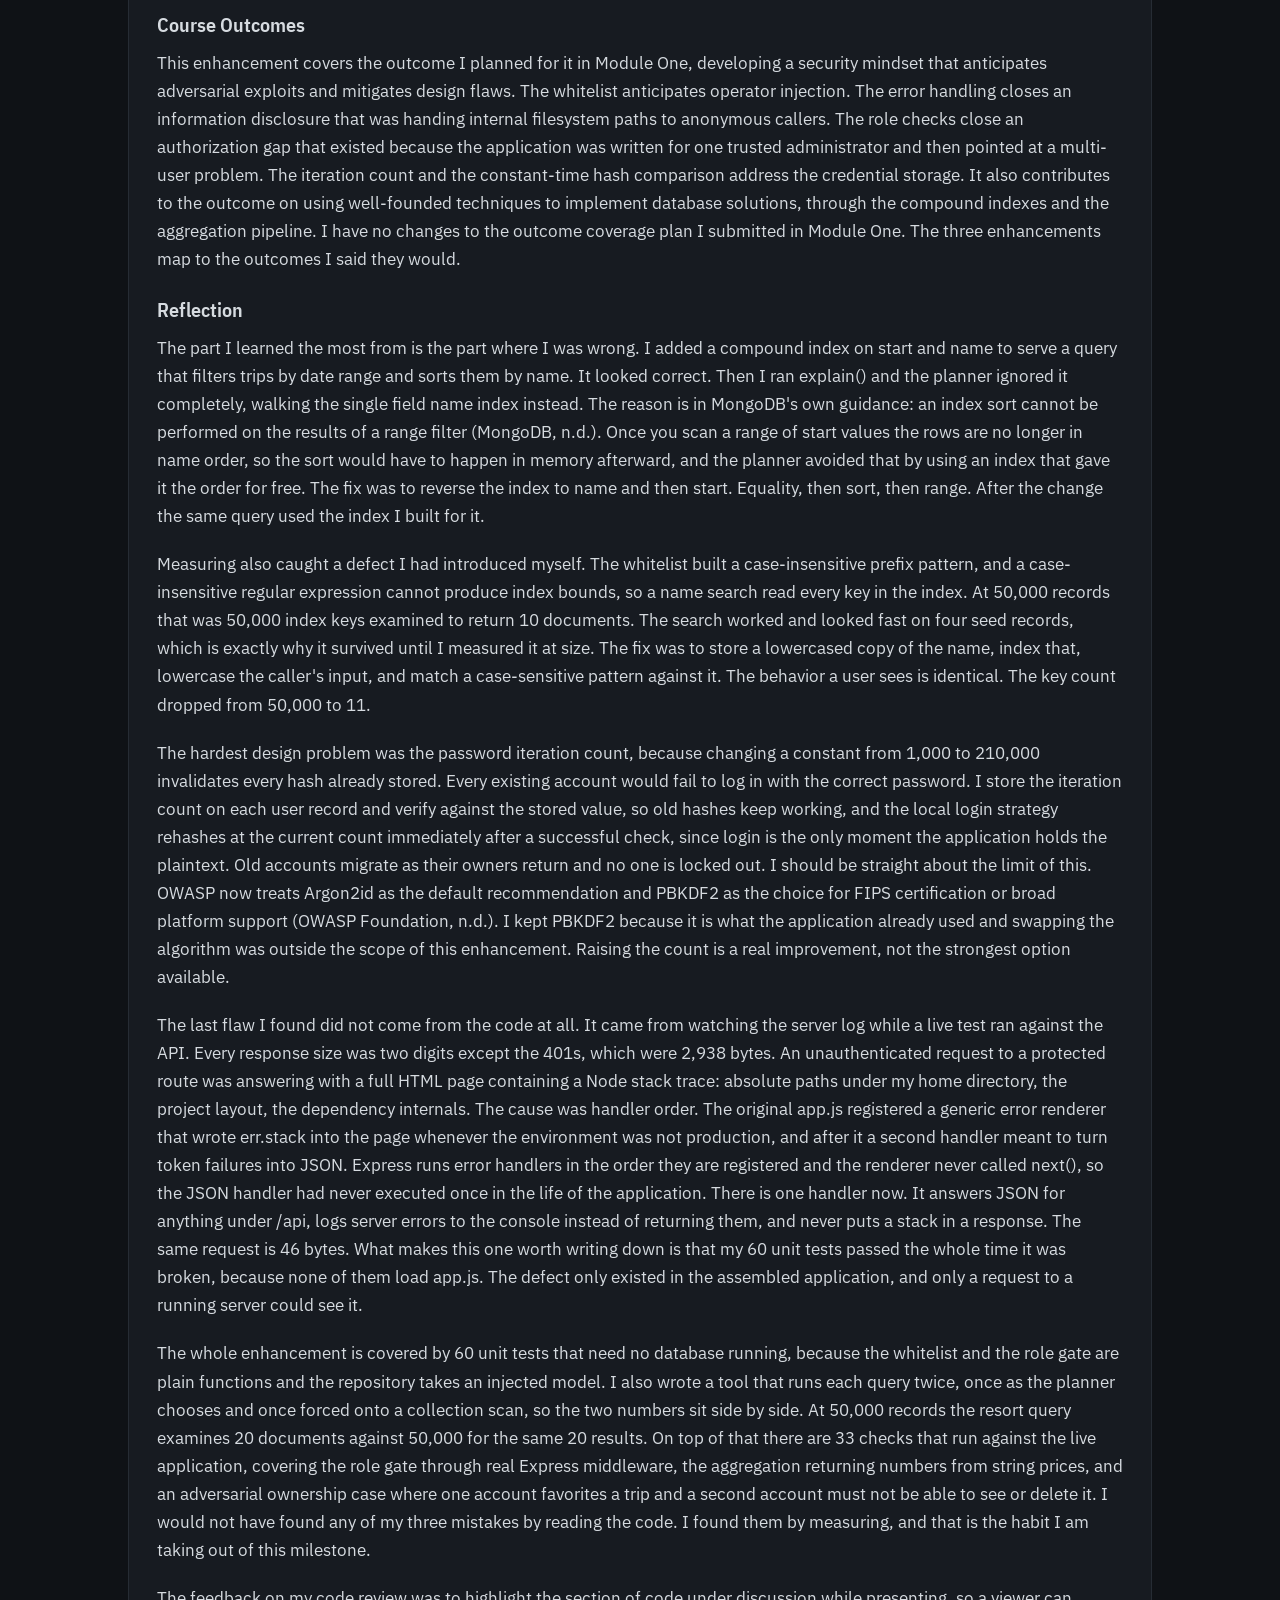
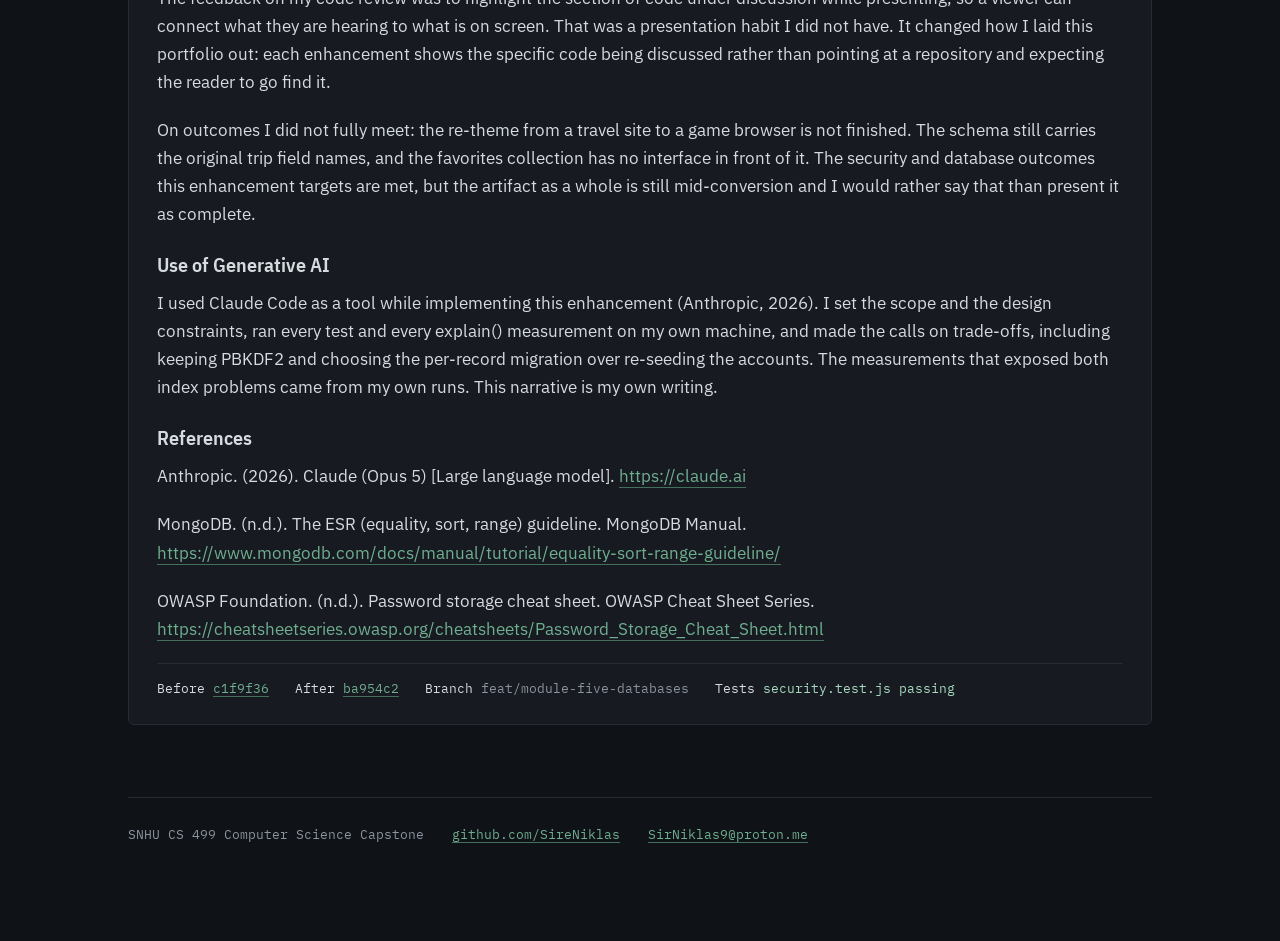
==== commit f03a1e05: "docs: correct AI disclosure wording, add to all pages, green accent" ====
--- a/artifacts.html
+++ b/artifacts.html
@@ -60,13 +60,14 @@
       <h3>Narrative</h3>
       <div class="prose">
       <h3>Artifact Description</h3>
-      <p>The artifact is GameBrowse, a MEAN stack web application. I built the original version in CS-465 as Travlr Getaways, a travel site with an Express and MongoDB API, a Mongoose data model, and an Angular administration client. For the capstone I re-themed it into GameBrowse, a browser for game servers and mods, so the work reflects my own platform interests not a course template. The code lives at github.com/SireNiklas/cs465-fullstack. This milestone enhances the software design and engineering category of that artifact.</p>
+      <p>The artifact is GameBrowse, a MEAN stack web application. I built the original version in CS-465 during the Summer-Fall 2026 term as Travlr Getaways, a travel site with an Express and MongoDB API, a Mongoose data model, and an Angular administration client. For the capstone I re-themed it into GameBrowse, a browser for game servers and mods, so the work reflects my own platform interests not a course template. The code lives at github.com/SireNiklas/cs465-fullstack. This milestone enhances the software design and engineering category of that artifact.</p>
       <h3>Justification for Inclusion</h3>
       <p>I selected this artifact because it exercises the full stack I want to work in: a Node and Express API, a MongoDB and Mongoose data layer, and an Angular front end. That breadth lets one project demonstrate design skill at more than one layer. Two components carry the enhancement. The first is a repository layer on the API side. Before the change, the trips controller imported the Mongoose model directly and built queries inline, which fused the HTTP layer to the persistence layer. I introduced a BaseRepository that wraps any Mongoose model and a TripRepository that extends it with domain-named methods, then refactored the controller to depend on the repository, not the model. The controller now does only HTTP work, and the data logic lives in one place. The second component is a reusable BrowseModule on the Angular side. The original trip-listing and trip-card components were hard-coded to the Trip type, so neither the list nor the cards could be reused. I extracted a domain-agnostic BrowseItem contract, a BrowseListComponent with client-side search, and a BrowseCardComponent, packaged them as an importable BrowseModule, and refactored the trip listing to consume it by mapping Trip onto BrowseItem. Trips is the first consumer. Game servers and mods reuse the same module later without touching it.</p>
       <h3>Course Outcomes</h3>
       <p>In Module One I planned to meet the outcome on using well-founded and innovative techniques, skills, and tools to implement solutions that deliver value. This enhancement meets that outcome. The repository pattern is a well-founded technique documented by Fowler (2002), and applying it here delivers concrete value: the controller becomes testable without a live database, and swapping the persistence technology would only touch the repository; the rest of the API would not change. The reusable module is the tools-and-skills half of the same outcome, since it turns a single screen into a shared capability. I have no changes to my outcome-coverage plan. The algorithms enhancement still targets the data-structures-and-algorithms outcome in Module Four, and the databases enhancement still targets the security-mindset outcome in Module Five.</p>
       <h3>Reflection on the Process</h3>
       <p>The main thing I learned is that good design is mostly about where you draw the seams. The repository work was less about new code and more about deciding what the controller should not know. I proved the seam with a small test that injects a fake model into the repository and drives all five operations with no database running, which only works because the controller now depends on an abstraction instead of on Mongoose. The challenge on the front end was resisting premature abstraction. I did not design a universal browse system up front. I built it around the one screen I actually had, the trip listing, and kept the contract small enough that a second consumer can adopt it without forcing changes back into the module. The hardest single decision was integrating a classic NgModule into an application that bootstraps with standalone components. Confirming that a standalone component can import an NgModule, and that the NgModule can re-export standalone components, is what let BrowseModule stay a clean, importable unit. The result is an artifact that does the same job as before through an architecture I can defend and extend.</p>
+      <p>On the first two milestones my instructor suggested including supporting excerpts of the code changes instead of a text-only narrative, since reading prose alone makes it harder to picture what actually changed. He raised it twice, which told me it mattered. I carried it into this ePortfolio by showing the relevant code inline beside each narrative instead of describing a change and linking away to a repository.</p>
       <h3>AI Acknowledgment</h3>
       <p>I used Anthropic&#x27;s Claude to help plan the architecture, draft the enhanced code against my repository, and refine this narrative. I reviewed the design decisions and the resulting code myself (Anthropic, 2026).</p>
       <h3>References</h3>
@@ -93,7 +94,7 @@
       <h3>Narrative</h3>
       <div class="prose">
       <h3>The Artifact</h3>
-      <p>The artifact is GameBrowse, a re-themed version of the Travlr Getaways MEAN stack application I built in CS-465. I kept the Express and Mongoose backend and the Angular admin front end and reframed the domain from travel packages to game servers and mods. I created the original travel version in the CS-465 term earlier this year, and the enhancement work in this course is mine, built on top of it. For the algorithms and data structures category, the enhancement is an in-memory ranking engine that powers search-as-you-type over a large set of servers.</p>
+      <p>The artifact is GameBrowse, a re-themed version of the Travlr Getaways MEAN stack application I built in CS-465. I kept the Express and Mongoose backend and the Angular admin front end and reframed the domain from travel packages to game servers and mods. I created the original travel version in the CS-465 term (Summer-Fall 2026), and the enhancement work in this course is mine, built on top of it. For the algorithms and data structures category, the enhancement is an in-memory ranking engine that powers search-as-you-type over a large set of servers.</p>
       <h3>Why It Is in the ePortfolio</h3>
       <p>I chose this enhancement because the ranking engine is the part of the project where the data structure choice actually changes the behavior of the product, not just its tidiness. A game browser lives or dies on how it feels to type into the search box. The naive approach is to scan every server on every keystroke and filter by name. That works at small sizes and falls apart as the list grows, because the cost of every keystroke scales with the total number of servers. The enhancement replaces that scan with a prefix trie, so the cost of a search depends on the length of what you typed plus the number of matches, not on how many servers exist in total. That is the specific skill this category is meant to show: picking a structure whose shape matches the access pattern, and being able to say why.</p>
       <p>The engine has three parts that I designed to be tested and reasoned about in isolation. The first is the prefix trie, which indexes server names and answers the question &quot;which servers start with this text.&quot; The second is a set of pluggable score factors, each one a small function that rates a server from zero to one on a single dimension such as how full it is, how low its ping is, and how stable its uptime has been. The fullness factor is worth a note because the obvious version is wrong: I made it peak near eighty-five percent of capacity and taper back down as a server fills, so a busy but joinable server outranks a packed one a player cannot actually get into. The engine takes these factors as an array, so the same ranking code can serve a different browser, the mod browser for instance, just by handing it a different array. The third is the scoring and comparison layer, which combines the factors into one base score per server and then sorts. I split the base score, which is the same for every user and can be computed once and cached, from a per-user favorite boost that is applied on top of the cached base at request time. If favorites were baked into the base score, nothing could be cached, because every user would rank the same servers differently. Keeping that split is the design decision I am most deliberate about in this artifact.</p>
@@ -103,6 +104,7 @@
       <p>The engine is complete and the evaluation is concrete. All twenty-one behavior tests pass, covering the trie traversal, the score factors, the stable comparison, and the per-user boost. The benchmark runs the naive full scan and the trie path over the same deterministic synthetic set at sizes from one thousand up to seventy-five thousand records. At seventy-five thousand, the naive scan averages roughly nine milliseconds per search while the trie path stays under one millisecond, about ten times faster, and the gap widens as the set grows because the naive cost scales with the total count while the trie cost does not. The build cost of the trie is paid once when the cache is filled, and the per-keystroke query cost is what the trie brings down. That is the evaluation the outcome asks for: not a claim that the structure is faster, but a measurement of how much and why.</p>
       <h3>What I Learned and Where It Was Hard</h3>
       <p>The hardest part was not the trie itself. It was the discipline of writing the test specification and the benchmark before the implementation, and then holding to it. It is uncomfortable to stare at twenty-one failing tests, but every one of them is a precise statement of what the code owes, and watching them turn green one at a time is a much better signal than running the app and eyeballing the output. Splitting the cacheable base score from the per-user boost was the design idea I am most glad I caught early, because it is the kind of thing that is nearly free to build in at the start and expensive to retrofit once the caching assumptions have spread through the code. If I were starting over, I would write the benchmark first of all, before even the tests, because seeing the naive scan get slower as the data grows is what made the case for the trie obvious instead of theoretical. This work was completed with assistance from a generative artificial intelligence tool, used for the test scaffolding, the synthetic data generator, the benchmark harness, and the engine implementation; the engine design, the factor and structure choices, and the evaluation are mine (Anthropic, 2026).</p>
+      <p>On the first two milestones my instructor suggested including supporting excerpts of the code changes instead of a text-only narrative, since reading prose alone makes it harder to picture what actually changed. He raised it twice, which told me it mattered. I carried it into this ePortfolio by showing the relevant code inline beside each narrative instead of describing a change and linking away to a repository.</p>
       <h3>Reference</h3>
       <p>Anthropic. (2026). Claude (Opus 5) [Large language model]. <a href="https://claude.ai">https://claude.ai</a></p>
     </div>
@@ -126,7 +128,7 @@
       <h3>Narrative</h3>
       <div class="prose">
       <h3>Description of the Artifact</h3>
-      <p>The artifact is GameBrowse, a MEAN stack application I built on top of Travlr Getaways, the travel booking site I wrote for CS-465 Full Stack Development I earlier in this program. The original is a Node and Express API backed by MongoDB through Mongoose, with a Handlebars public site and an Angular admin client. I have been building it toward a browser for game servers and mods, which is why the ranking engine in Enhancement Two scores records on activity and stability instead of price. The data model is still the original trip schema, so that re-theme is not finished and is on my list before the ePortfolio. This is the third and final enhancement to that same artifact. The first added a repository layer between the controllers and Mongoose. The second added an in-memory ranking engine built on a prefix trie. This one covers databases and security.</p>
+      <p>The artifact is GameBrowse, a MEAN stack application I built on top of Travlr Getaways, the travel booking site I wrote for CS-465 Full Stack Development I in the Summer-Fall 2026 term. The original is a Node and Express API backed by MongoDB through Mongoose, with a Handlebars public site and an Angular admin client. I have been building it toward a browser for game servers and mods, which is why the ranking engine in Enhancement Two scores records on activity and stability instead of price. The data model is still the original trip schema, so that re-theme is not finished and is on my list before the ePortfolio. This is the third and final enhancement to that same artifact. The first added a repository layer between the controllers and Mongoose. The second added an in-memory ranking engine built on a prefix trie. This one covers databases and security.</p>
       <h3>Why It Is in the ePortfolio</h3>
       <p>I chose this artifact because the security problems in it are real ones I found myself during the code review, not exercises invented to have something to fix. Two stood out. Passwords were hashed with PBKDF2 at 1,000 iterations, a number that was the standard when PBKDF2 was published and has not been defensible for a long time. OWASP currently puts the floor for PBKDF2 with HMAC-SHA-512 at 210,000 iterations (OWASP Foundation, n.d.). The second problem was worse. Every write route checked that a JSON Web Token was valid and stopped there. A valid token proves who you are. It says nothing about what you are allowed to do, so any account that could log in could delete any record in the database.</p>
       <p>Three pieces of the enhanced code show the work best. The first is the query whitelist in app_api/query/tripQuery.js. It converts an untrusted query string into a Mongoose filter, accepts eight named parameters, and rejects everything else with a 400. The part I care about is narrower than that: Express parses a query string like code[$ne]= into an object, and that object is how operator injection reaches a MongoDB query. Rejecting any value that is not a plain string closes it. The module also escapes regular expression metacharacters before building a prefix pattern, so a caller cannot hand the engine something that backtracks badly.</p>
@@ -140,8 +142,9 @@
       <p>The hardest design problem was the password iteration count, because changing a constant from 1,000 to 210,000 invalidates every hash already stored. Every existing account would fail to log in with the correct password. I store the iteration count on each user record and verify against the stored value, so old hashes keep working, and the local login strategy rehashes at the current count immediately after a successful check, since login is the only moment the application holds the plaintext. Old accounts migrate as their owners return and no one is locked out. I should be straight about the limit of this. OWASP now treats Argon2id as the default recommendation and PBKDF2 as the choice for FIPS certification or broad platform support (OWASP Foundation, n.d.). I kept PBKDF2 because it is what the application already used and swapping the algorithm was outside the scope of this enhancement. Raising the count is a real improvement, not the strongest option available.</p>
       <p>The last flaw I found did not come from the code at all. It came from watching the server log while a live test ran against the API. Every response size was two digits except the 401s, which were 2,938 bytes. An unauthenticated request to a protected route was answering with a full HTML page containing a Node stack trace: absolute paths under my home directory, the project layout, the dependency internals. The cause was handler order. The original app.js registered a generic error renderer that wrote err.stack into the page whenever the environment was not production, and after it a second handler meant to turn token failures into JSON. Express runs error handlers in the order they are registered and the renderer never called next(), so the JSON handler had never executed once in the life of the application. There is one handler now. It answers JSON for anything under /api, logs server errors to the console instead of returning them, and never puts a stack in a response. The same request is 46 bytes. What makes this one worth writing down is that my 60 unit tests passed the whole time it was broken, because none of them load app.js. The defect only existed in the assembled application, and only a request to a running server could see it.</p>
       <p>The whole enhancement is covered by 60 unit tests that need no database running, because the whitelist and the role gate are plain functions and the repository takes an injected model. I also wrote a tool that runs each query twice, once as the planner chooses and once forced onto a collection scan, so the two numbers sit side by side. At 50,000 records the resort query examines 20 documents against 50,000 for the same 20 results. On top of that there are 33 checks that run against the live application, covering the role gate through real Express middleware, the aggregation returning numbers from string prices, and an adversarial ownership case where one account favorites a trip and a second account must not be able to see or delete it. I would not have found any of my three mistakes by reading the code. I found them by measuring, and that is the habit I am taking out of this milestone.</p>
+      <p>The feedback on my code review was to highlight the section of code under discussion while presenting, so a viewer can connect what they are hearing to what is on screen. That was a presentation habit I did not have. It changed how I laid this portfolio out: each enhancement shows the specific code being discussed rather than pointing at a repository and expecting the reader to go find it.</p><p>On outcomes I did not fully meet: the re-theme from a travel site to a game browser is not finished. The schema still carries the original trip field names, and the favorites collection has no interface in front of it. The security and database outcomes this enhancement targets are met, but the artifact as a whole is still mid-conversion and I would rather say that than present it as complete.</p>
       <h3>Use of Generative AI</h3>
-      <p>The enhancement code in this milestone was generated with Claude (Anthropic, 2026). I set the scope and the design constraints, ran every test and every explain() measurement on my own machine, and made the calls on trade-offs, including keeping PBKDF2 and choosing the per-record migration over re-seeding the accounts. The measurements that exposed both index problems came from my own runs. This narrative is my own writing.</p>
+      <p>I used Claude Code as a tool while implementing this enhancement (Anthropic, 2026). I set the scope and the design constraints, ran every test and every explain() measurement on my own machine, and made the calls on trade-offs, including keeping PBKDF2 and choosing the per-record migration over re-seeding the accounts. The measurements that exposed both index problems came from my own runs. This narrative is my own writing.</p>
       <h3>References</h3>
       <p>Anthropic. (2026). Claude (Opus 5) [Large language model]. <a href="https://claude.ai">https://claude.ai</a></p>
       <p>MongoDB. (n.d.). The ESR (equality, sort, range) guideline. MongoDB Manual. <a href="https://www.mongodb.com/docs/manual/tutorial/equality-sort-range-guideline/">https://www.mongodb.com/docs/manual/tutorial/equality-sort-range-guideline/</a></p>
--- a/assets/styles.css
+++ b/assets/styles.css
@@ -6,9 +6,9 @@
   --line-bright: #38414c;
   --text: #d6dbe0;
   --muted: #8a939e;
-  --brass: #c8944a;
-  --brass-dim: #8a6630;
-  --sage: #6fae8f;
+  --brass: #6fae8f;
+  --brass-dim: #43705b;
+  --sage: #a8d9bd;
   --measure: 68ch;
   --sans: "IBM Plex Sans", system-ui, sans-serif;
   --cond: "IBM Plex Sans Condensed", "IBM Plex Sans", system-ui, sans-serif;
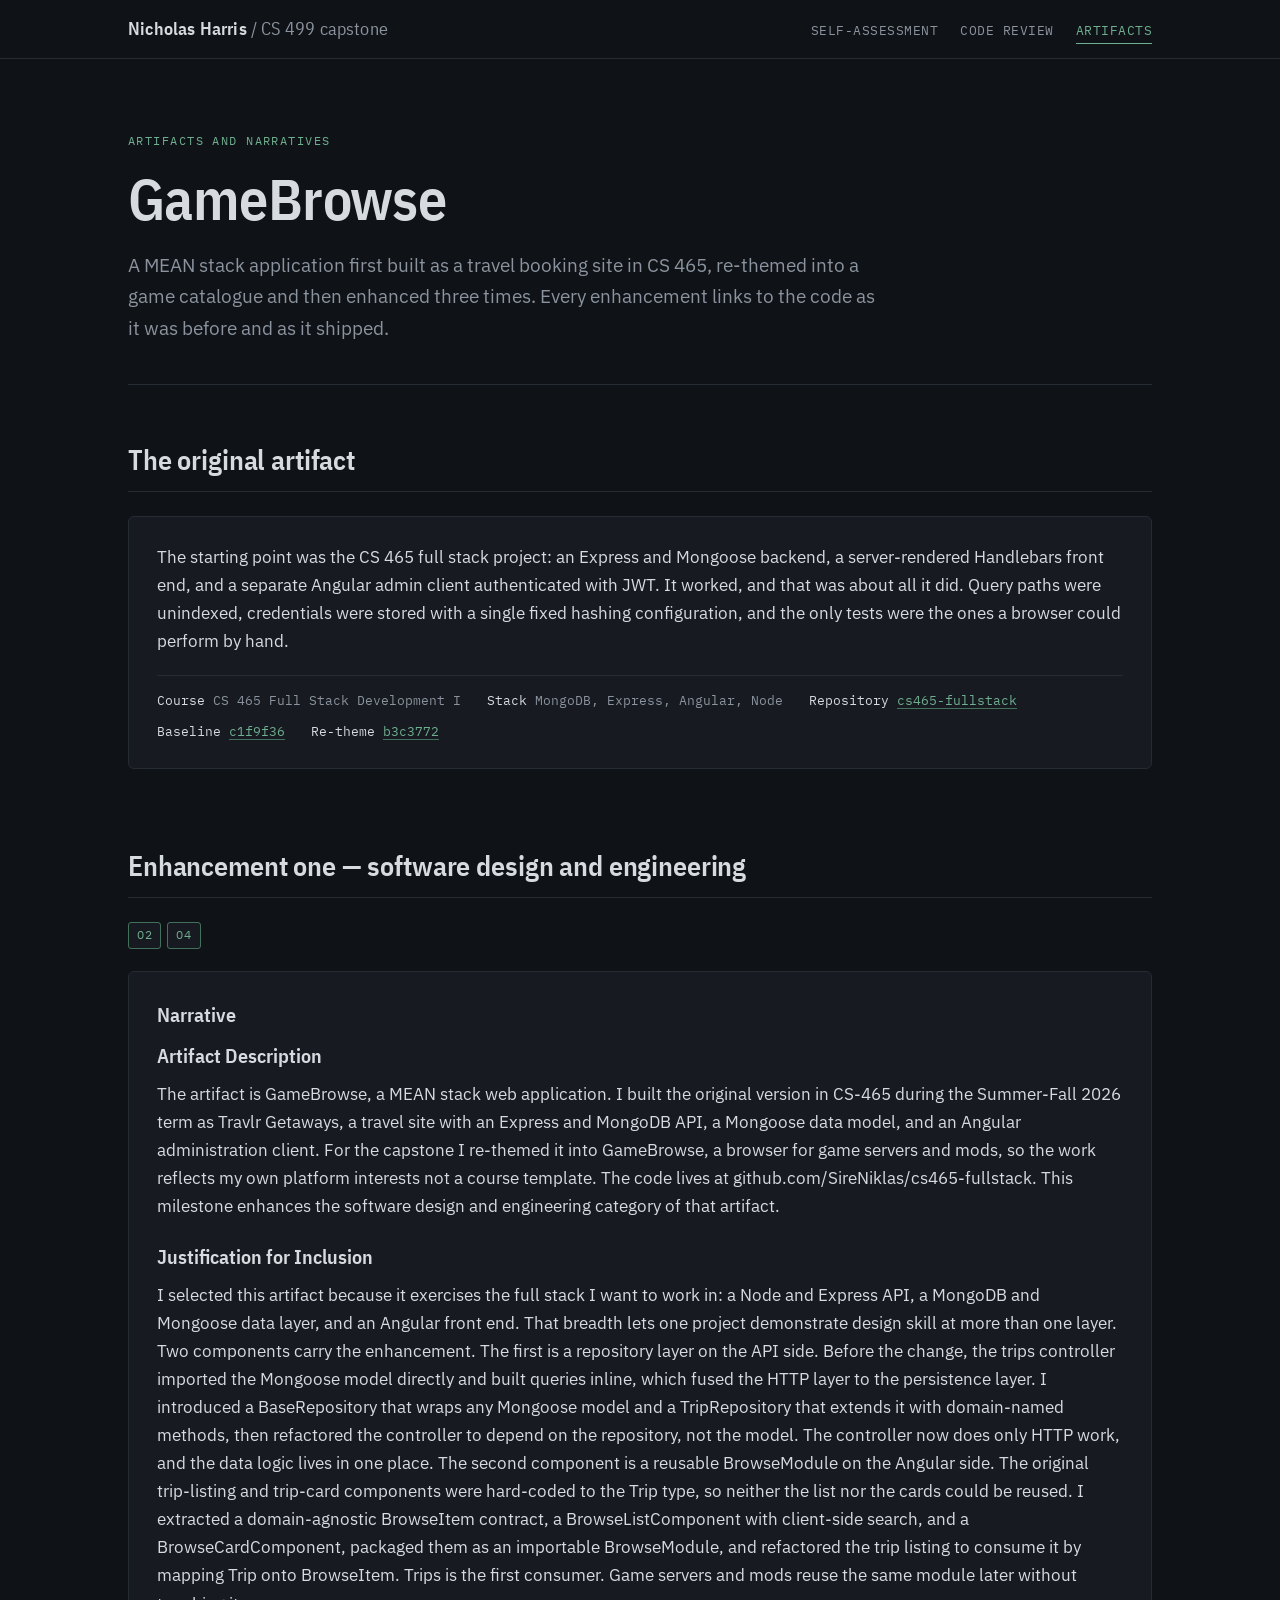
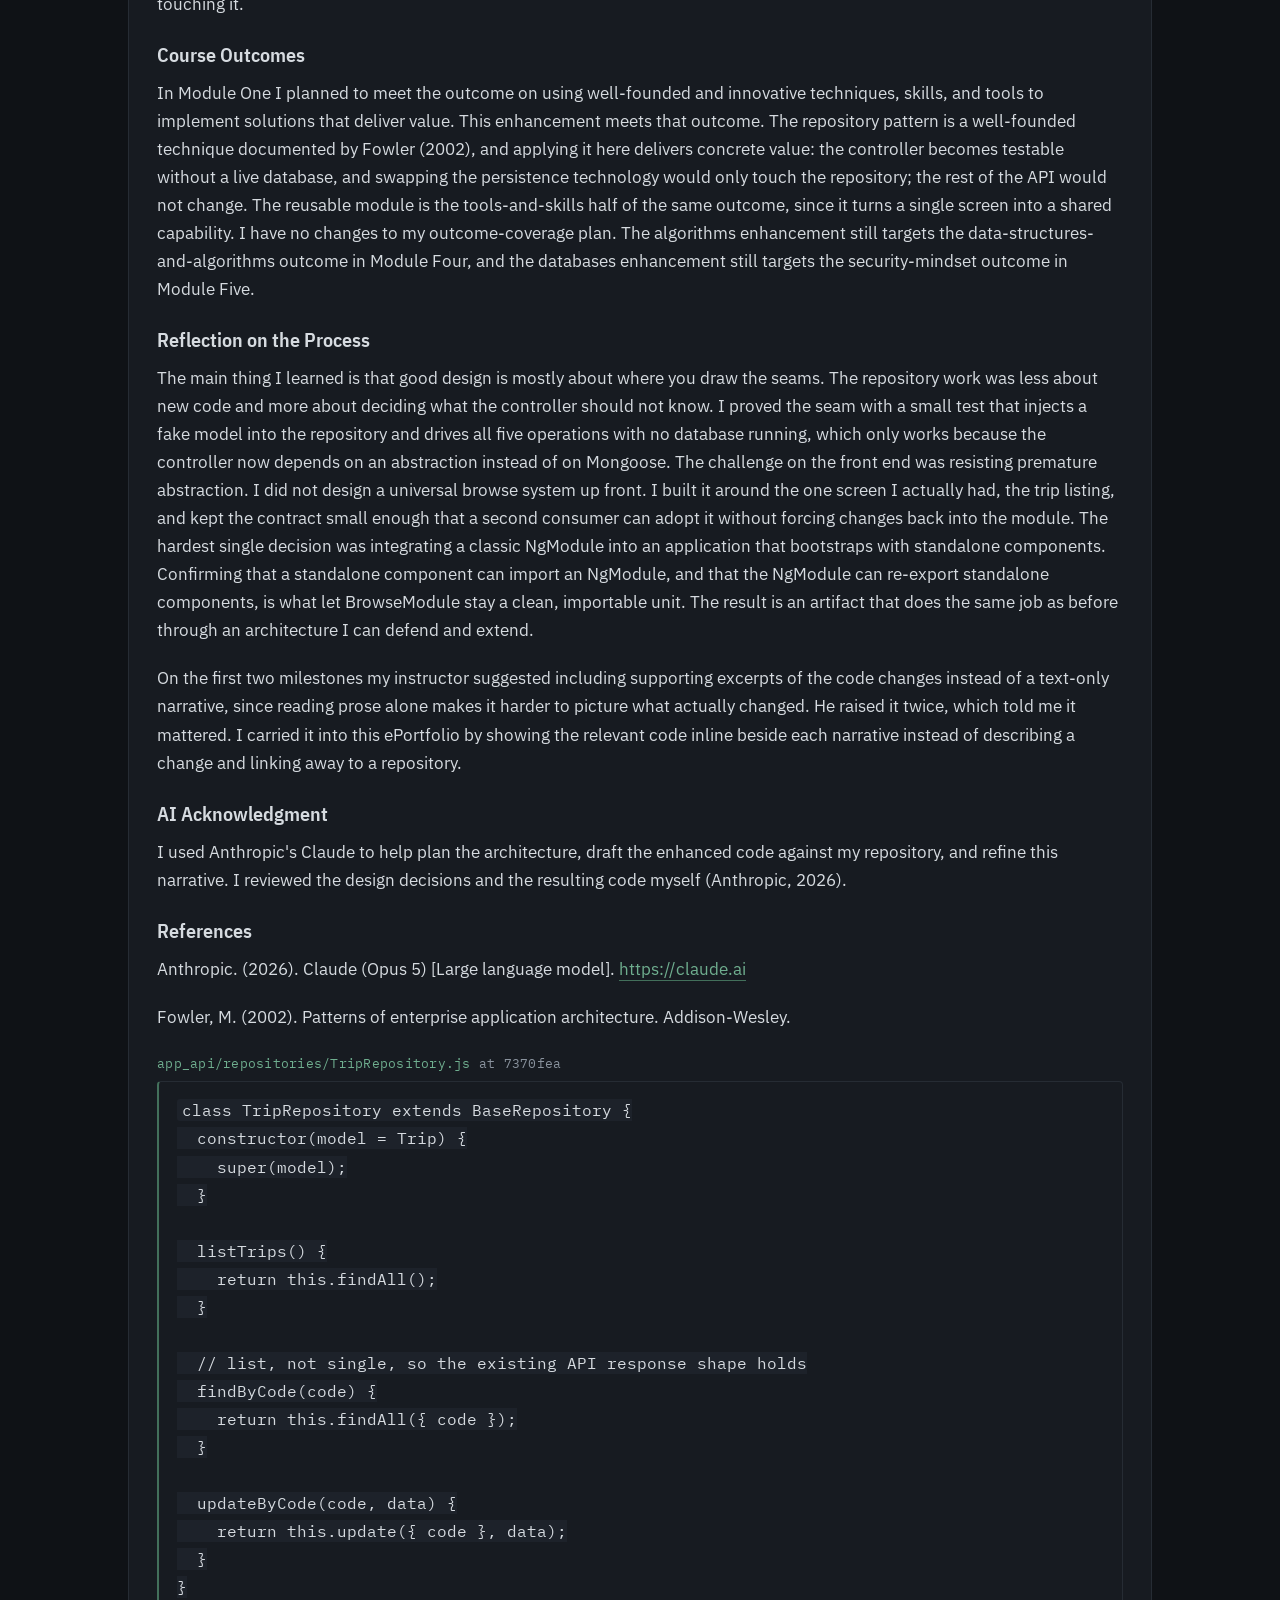
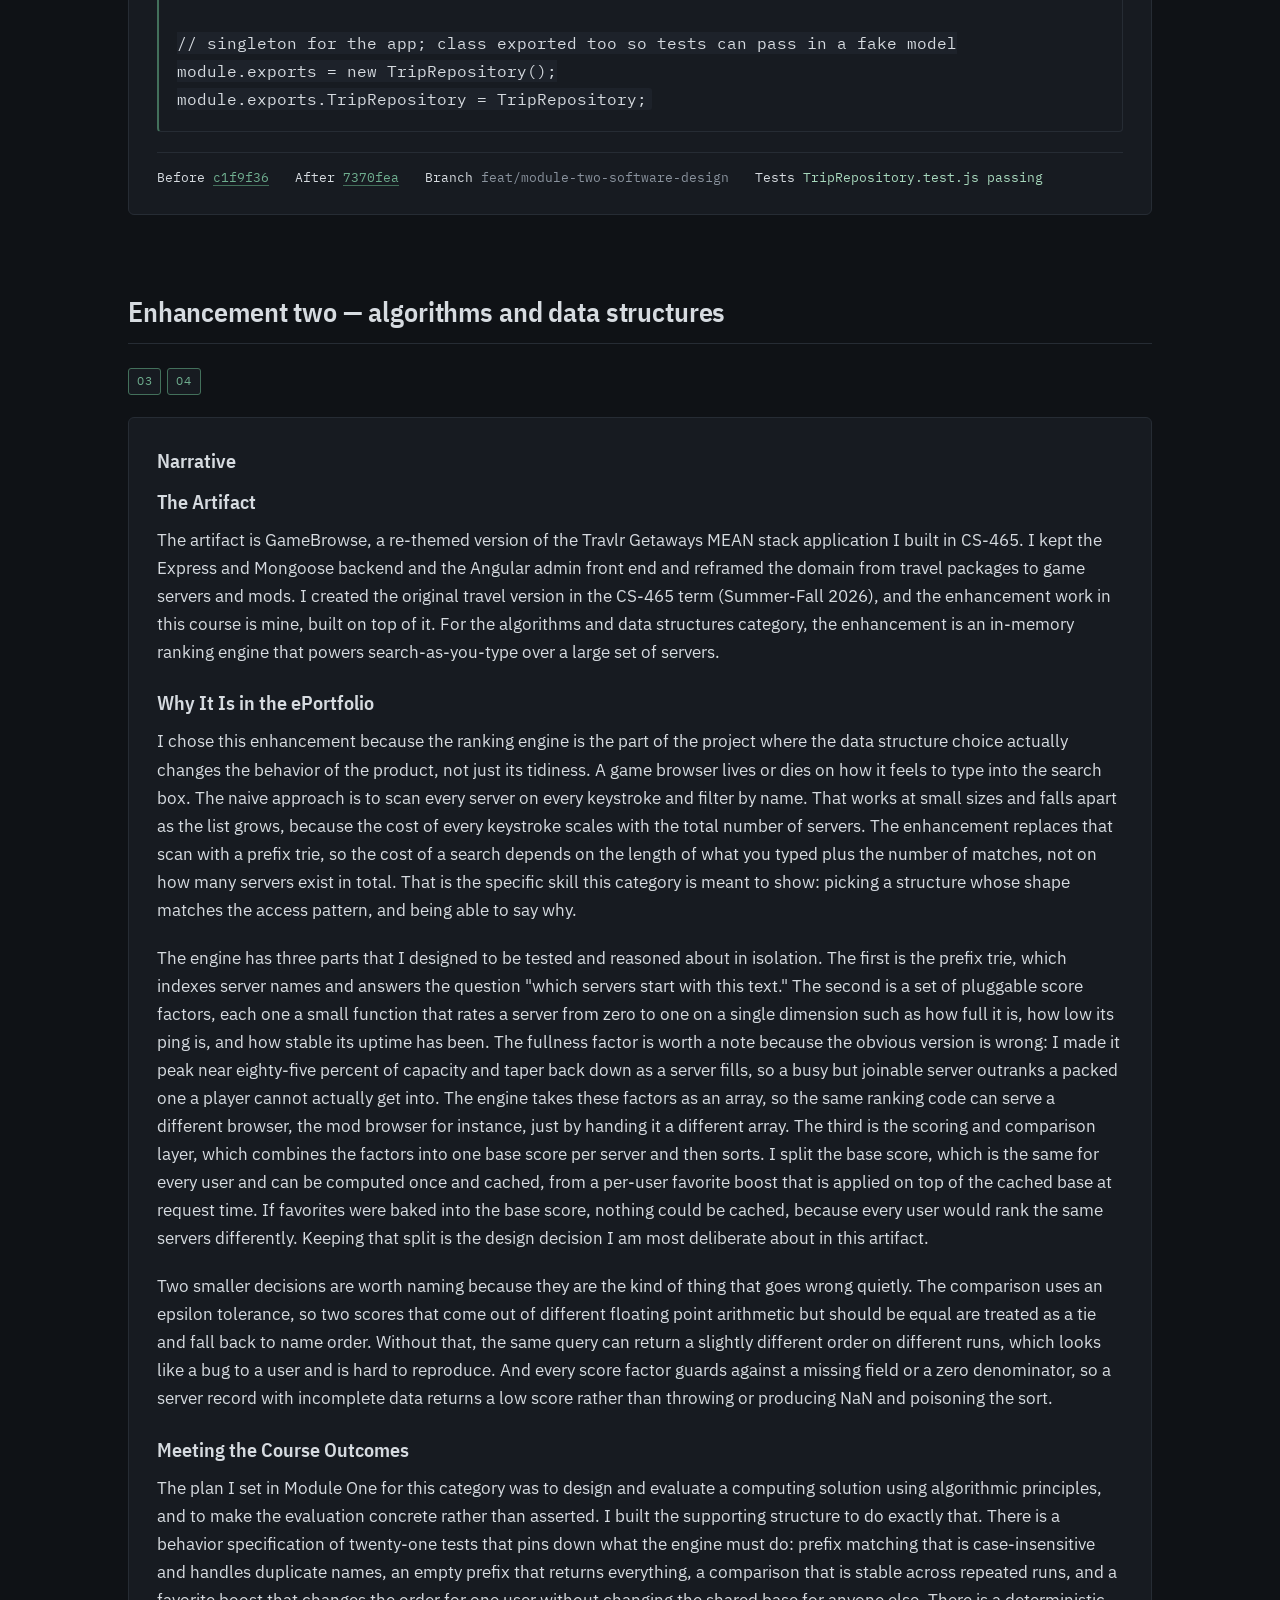
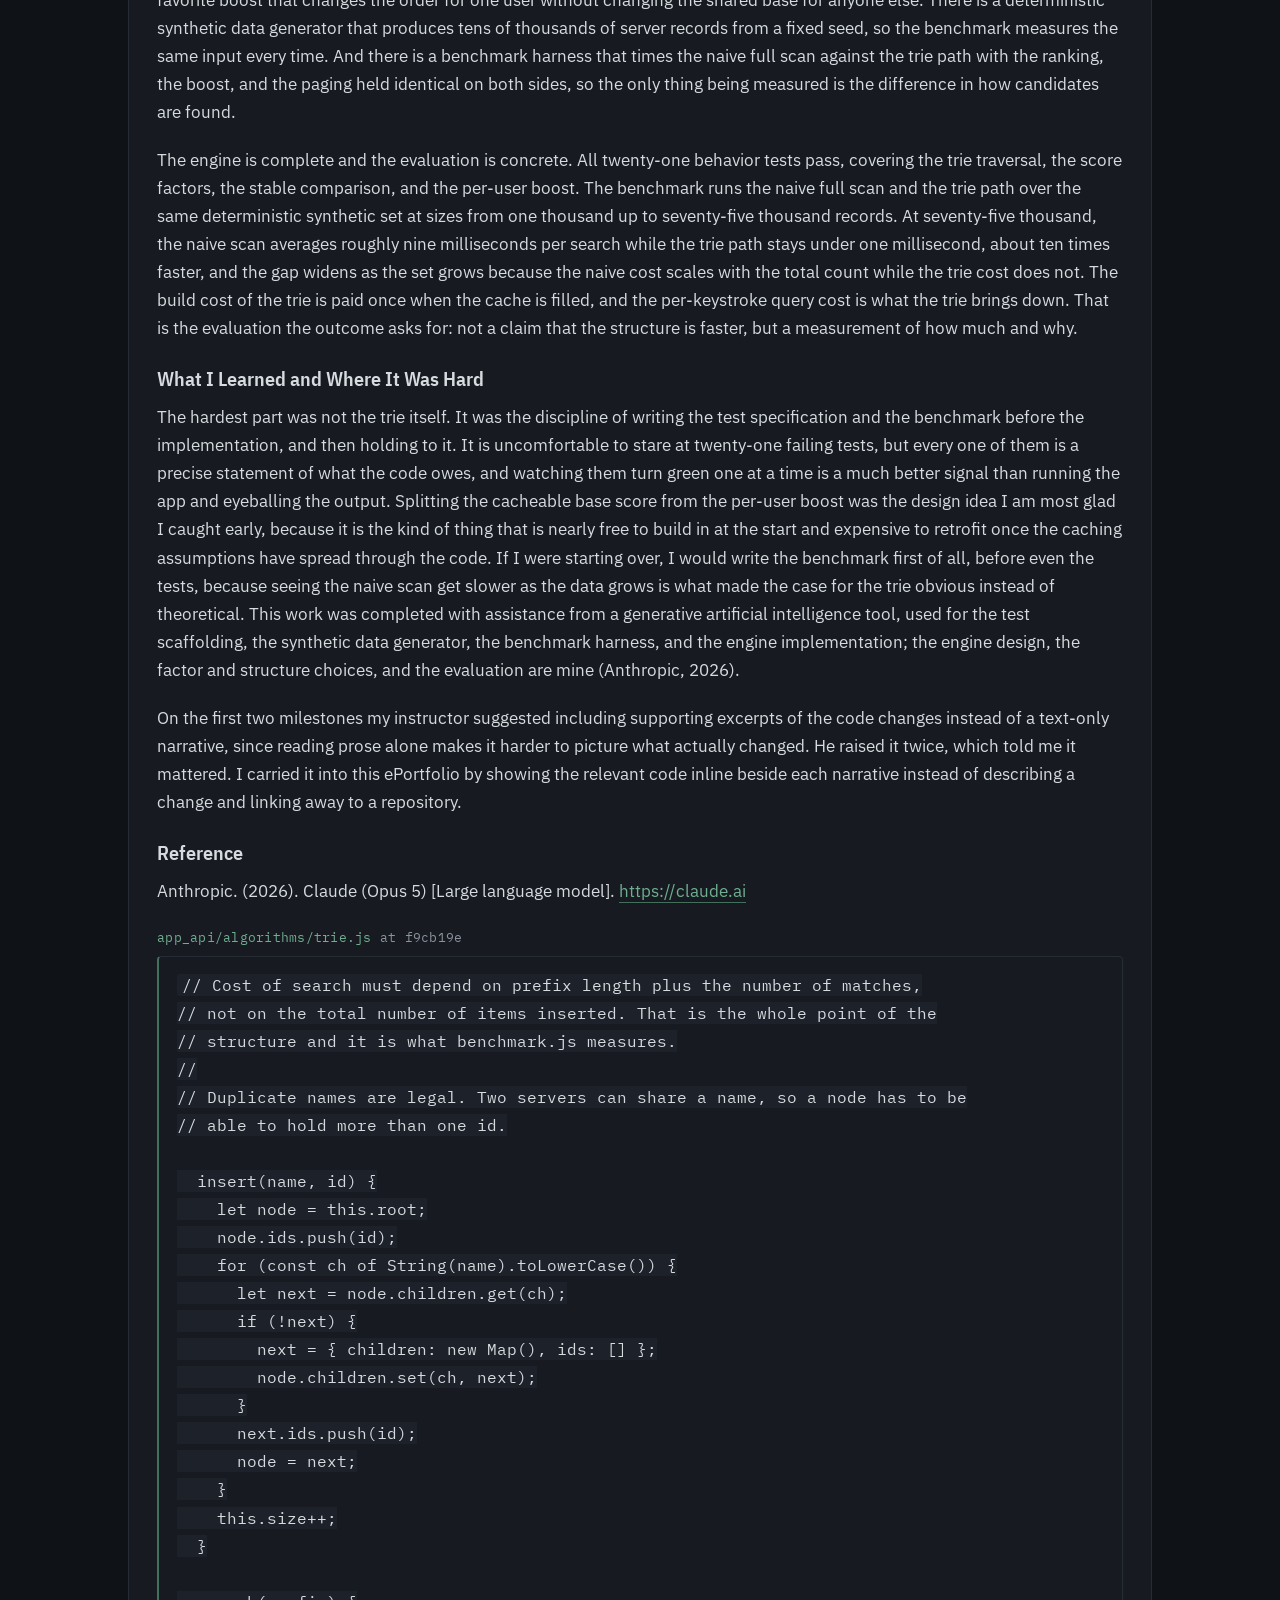
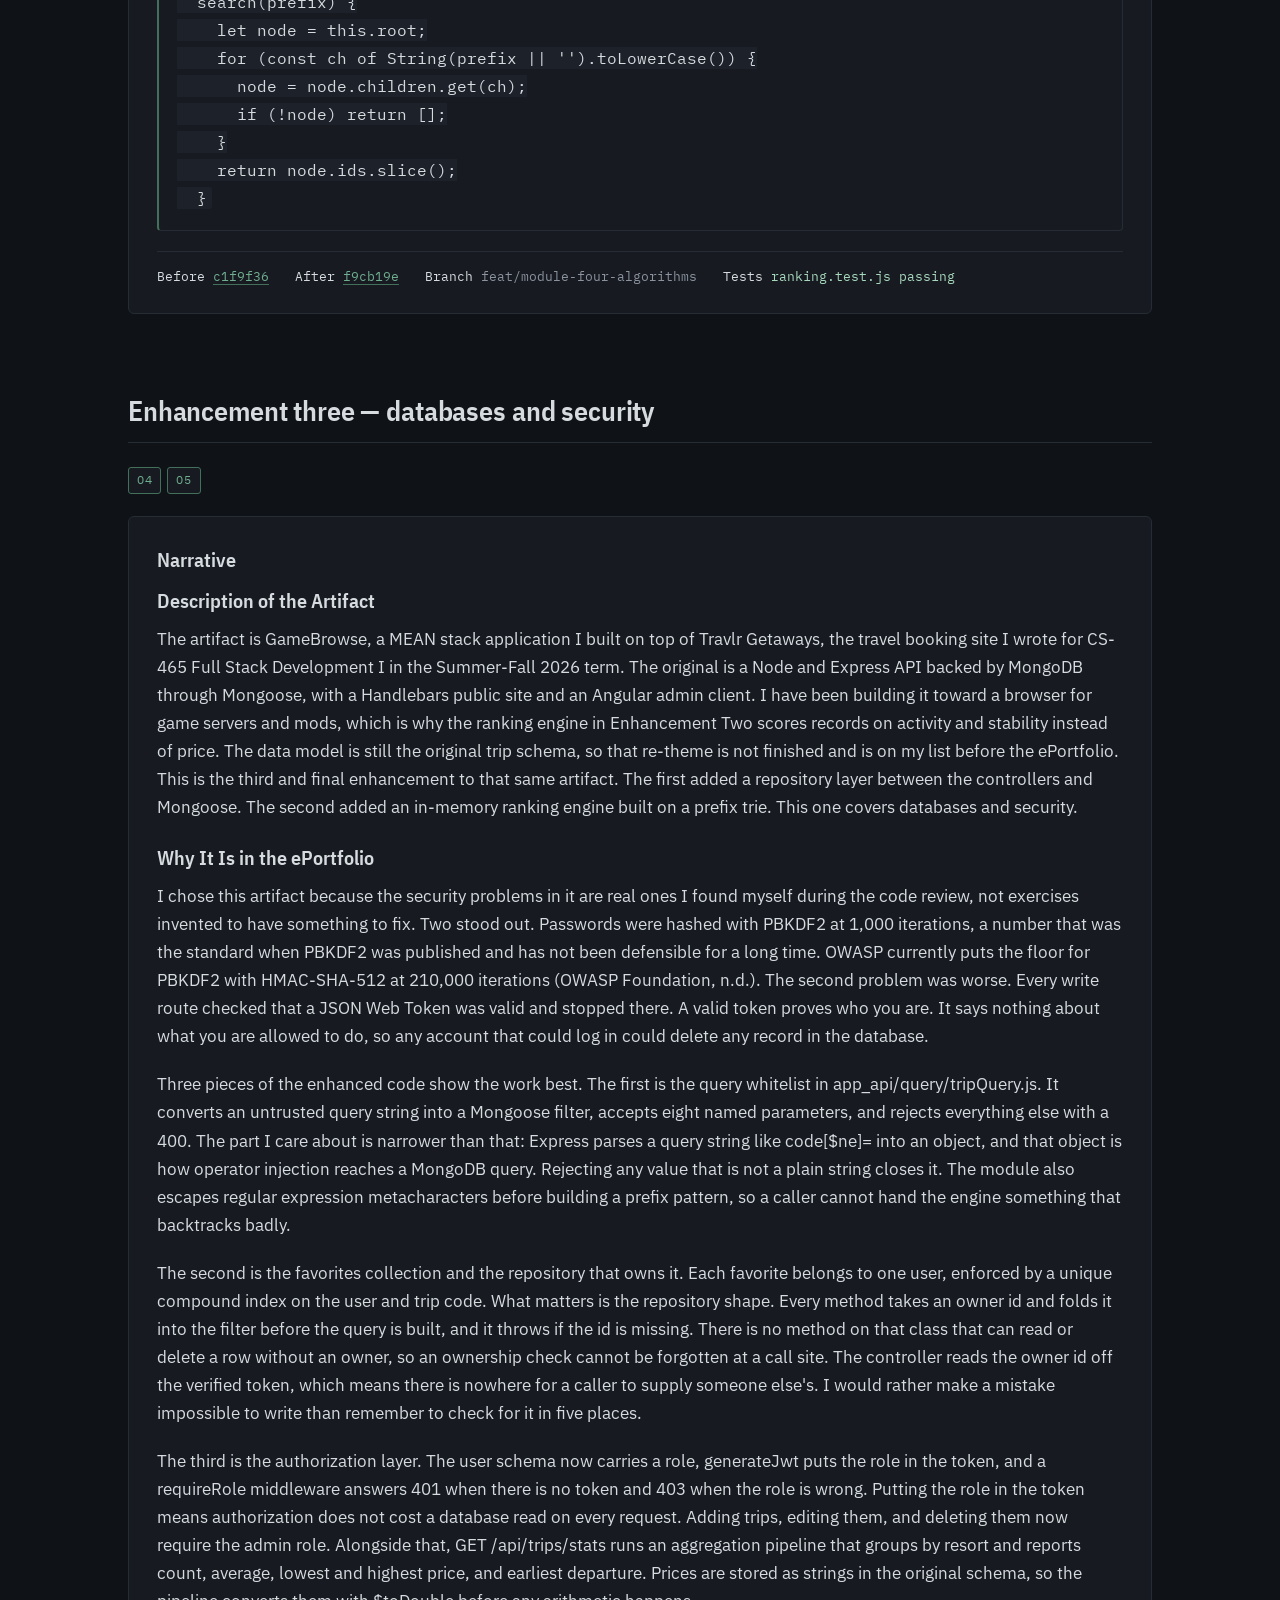
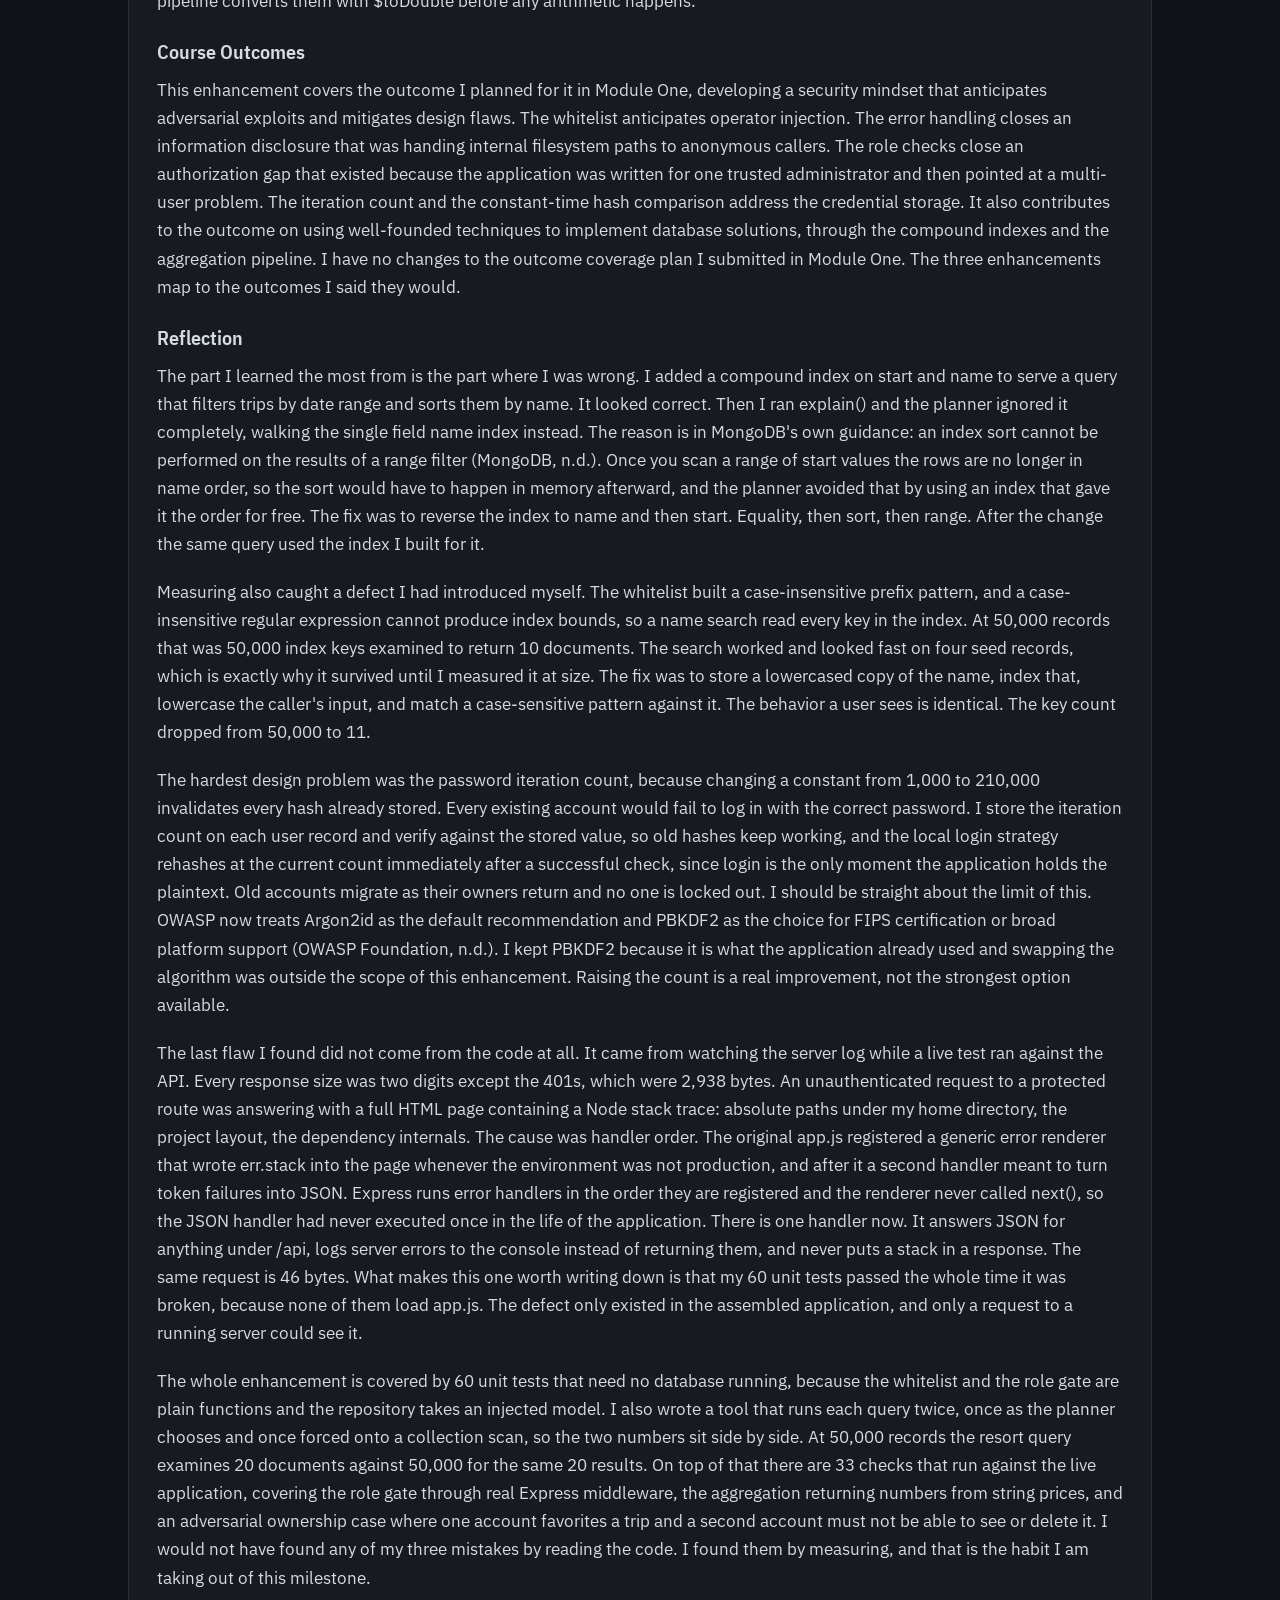
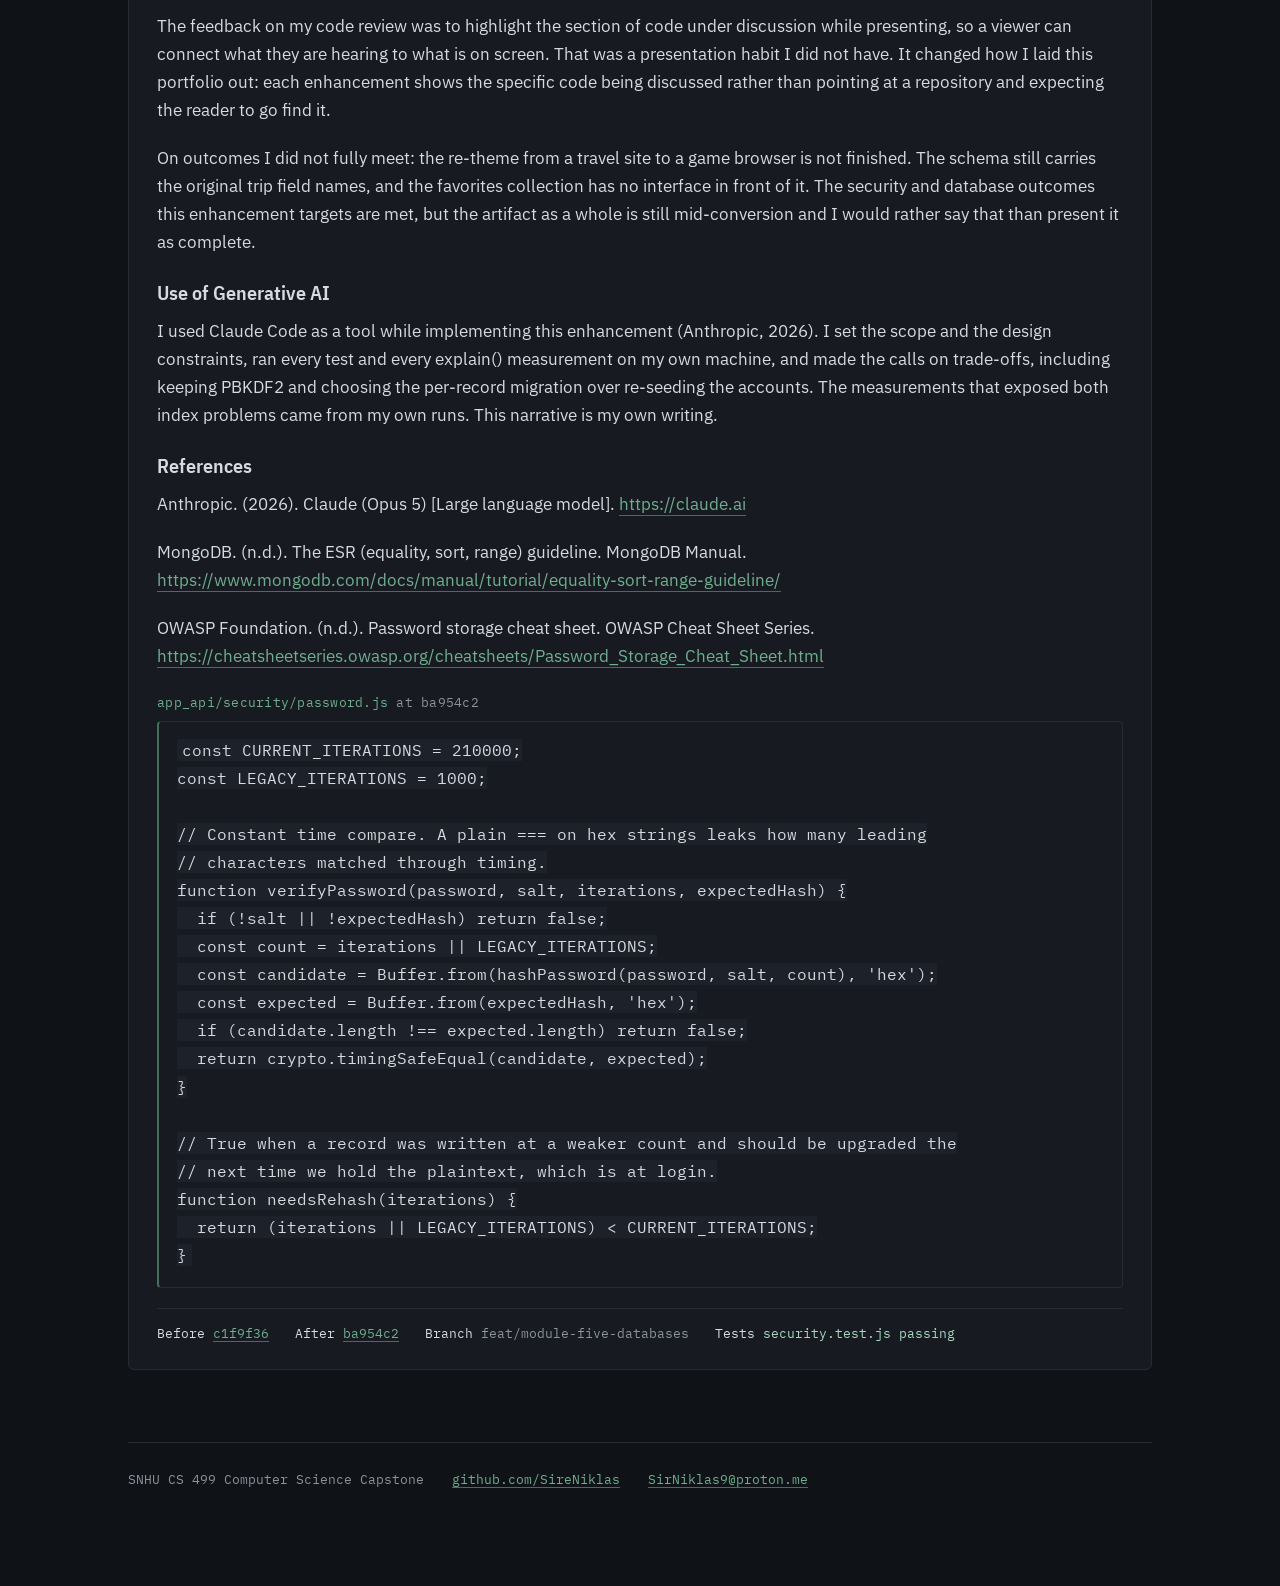
==== commit 2c99127a: "docs: add code excerpts per instructor feedback, artifact dates, outcomes not met" ====
--- a/artifacts.html
+++ b/artifacts.html
@@ -73,6 +73,31 @@
       <h3>References</h3>
       <p>Anthropic. (2026). Claude (Opus 5) [Large language model]. <a href="https://claude.ai">https://claude.ai</a></p>
       <p>Fowler, M. (2002). Patterns of enterprise application architecture. Addison-Wesley.</p>
+        <figure class="excerpt">
+      <figcaption><b>app_api/repositories/TripRepository.js</b> at 7370fea</figcaption>
+      <pre><code>class TripRepository extends BaseRepository {
+  constructor(model = Trip) {
+    super(model);
+  }
+
+  listTrips() {
+    return this.findAll();
+  }
+
+  // list, not single, so the existing API response shape holds
+  findByCode(code) {
+    return this.findAll({ code });
+  }
+
+  updateByCode(code, data) {
+    return this.update({ code }, data);
+  }
+}
+
+// singleton for the app; class exported too so tests can pass in a fake model
+module.exports = new TripRepository();
+module.exports.TripRepository = TripRepository;</code></pre>
+    </figure>
     </div>
       <div class="meta">
         <span><b>Before</b> <a href="https://github.com/SireNiklas/cs465-fullstack/tree/c1f9f360dbe7c7e65af702ccf91b2ee2663a41dd">c1f9f36</a></span>
@@ -107,6 +132,39 @@
       <p>On the first two milestones my instructor suggested including supporting excerpts of the code changes instead of a text-only narrative, since reading prose alone makes it harder to picture what actually changed. He raised it twice, which told me it mattered. I carried it into this ePortfolio by showing the relevant code inline beside each narrative instead of describing a change and linking away to a repository.</p>
       <h3>Reference</h3>
       <p>Anthropic. (2026). Claude (Opus 5) [Large language model]. <a href="https://claude.ai">https://claude.ai</a></p>
+        <figure class="excerpt">
+      <figcaption><b>app_api/algorithms/trie.js</b> at f9cb19e</figcaption>
+      <pre><code>// Cost of search must depend on prefix length plus the number of matches,
+// not on the total number of items inserted. That is the whole point of the
+// structure and it is what benchmark.js measures.
+//
+// Duplicate names are legal. Two servers can share a name, so a node has to be
+// able to hold more than one id.
+
+  insert(name, id) {
+    let node = this.root;
+    node.ids.push(id);
+    for (const ch of String(name).toLowerCase()) {
+      let next = node.children.get(ch);
+      if (!next) {
+        next = { children: new Map(), ids: [] };
+        node.children.set(ch, next);
+      }
+      next.ids.push(id);
+      node = next;
+    }
+    this.size++;
+  }
+
+  search(prefix) {
+    let node = this.root;
+    for (const ch of String(prefix || &#x27;&#x27;).toLowerCase()) {
+      node = node.children.get(ch);
+      if (!node) return [];
+    }
+    return node.ids.slice();
+  }</code></pre>
+    </figure>
     </div>
       <div class="meta">
         <span><b>Before</b> <a href="https://github.com/SireNiklas/cs465-fullstack/tree/c1f9f360dbe7c7e65af702ccf91b2ee2663a41dd">c1f9f36</a></span>
@@ -149,6 +207,28 @@
       <p>Anthropic. (2026). Claude (Opus 5) [Large language model]. <a href="https://claude.ai">https://claude.ai</a></p>
       <p>MongoDB. (n.d.). The ESR (equality, sort, range) guideline. MongoDB Manual. <a href="https://www.mongodb.com/docs/manual/tutorial/equality-sort-range-guideline/">https://www.mongodb.com/docs/manual/tutorial/equality-sort-range-guideline/</a></p>
       <p>OWASP Foundation. (n.d.). Password storage cheat sheet. OWASP Cheat Sheet Series. <a href="https://cheatsheetseries.owasp.org/cheatsheets/Password_Storage_Cheat_Sheet.html">https://cheatsheetseries.owasp.org/cheatsheets/Password_Storage_Cheat_Sheet.html</a></p>
+        <figure class="excerpt">
+      <figcaption><b>app_api/security/password.js</b> at ba954c2</figcaption>
+      <pre><code>const CURRENT_ITERATIONS = 210000;
+const LEGACY_ITERATIONS = 1000;
+
+// Constant time compare. A plain === on hex strings leaks how many leading
+// characters matched through timing.
+function verifyPassword(password, salt, iterations, expectedHash) {
+  if (!salt || !expectedHash) return false;
+  const count = iterations || LEGACY_ITERATIONS;
+  const candidate = Buffer.from(hashPassword(password, salt, count), &#x27;hex&#x27;);
+  const expected = Buffer.from(expectedHash, &#x27;hex&#x27;);
+  if (candidate.length !== expected.length) return false;
+  return crypto.timingSafeEqual(candidate, expected);
+}
+
+// True when a record was written at a weaker count and should be upgraded the
+// next time we hold the plaintext, which is at login.
+function needsRehash(iterations) {
+  return (iterations || LEGACY_ITERATIONS) &lt; CURRENT_ITERATIONS;
+}</code></pre>
+    </figure>
     </div>
       <div class="meta">
         <span><b>Before</b> <a href="https://github.com/SireNiklas/cs465-fullstack/tree/c1f9f360dbe7c7e65af702ccf91b2ee2663a41dd">c1f9f36</a></span>
--- a/assets/styles.css
+++ b/assets/styles.css
@@ -189,3 +189,25 @@
 @media (prefers-reduced-motion: reduce) {
   * { transition: none !important; animation: none !important; }
 }
+
+/* ---- code excerpts ---- */
+
+.excerpt { margin: 22px 0 0; }
+.excerpt figcaption {
+  font-family: var(--mono); font-size: 12.5px; color: var(--muted);
+  padding: 0 0 8px; letter-spacing: 0.02em;
+}
+.excerpt figcaption b { color: var(--brass); font-weight: 400; }
+.excerpt pre {
+  margin: 0; padding: 16px 18px; overflow-x: auto;
+  background: var(--panel); border: 1px solid var(--line);
+  border-left: 2px solid var(--brass-dim); border-radius: 4px;
+}
+.excerpt code {
+  font-family: var(--mono); font-size: 13px; line-height: 1.6;
+  color: var(--text); white-space: pre;
+}
+.prose code {
+  font-family: var(--mono); font-size: 0.92em;
+  background: var(--panel-2); padding: 1px 5px; border-radius: 3px;
+}
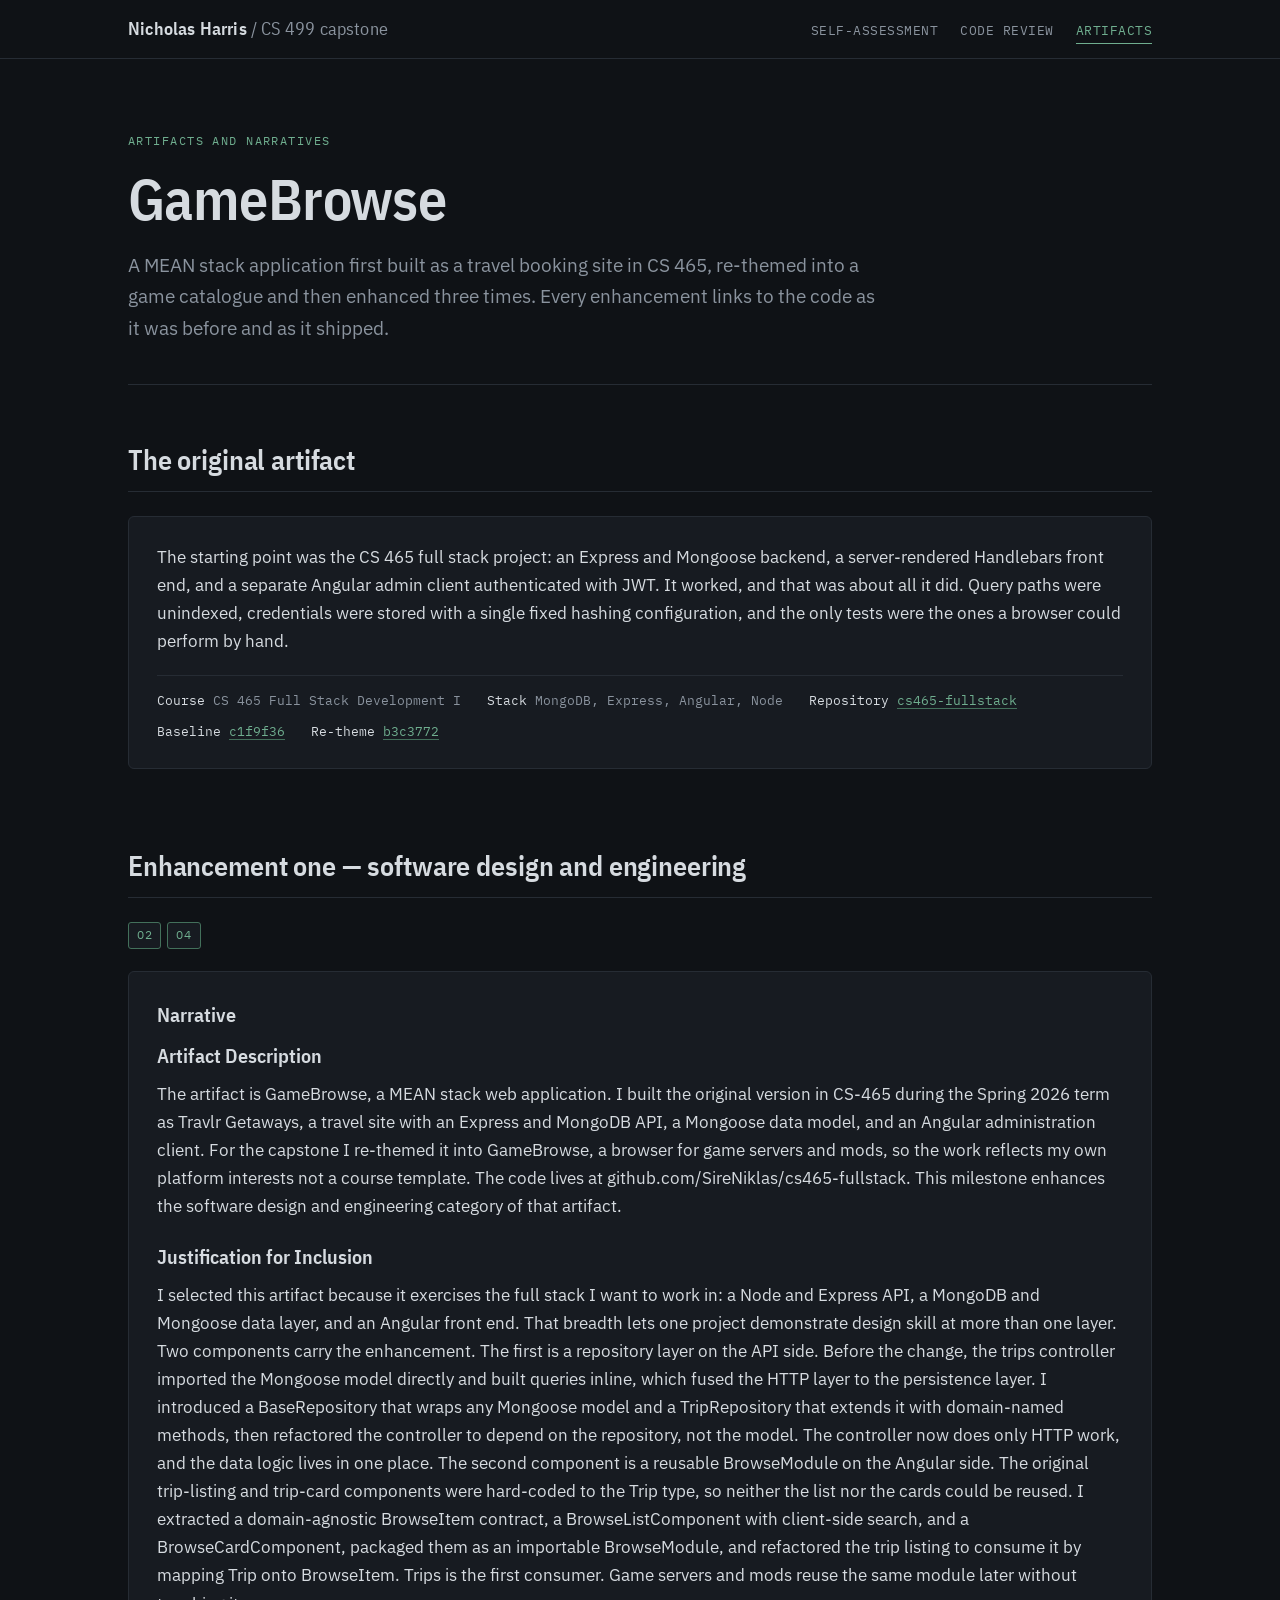
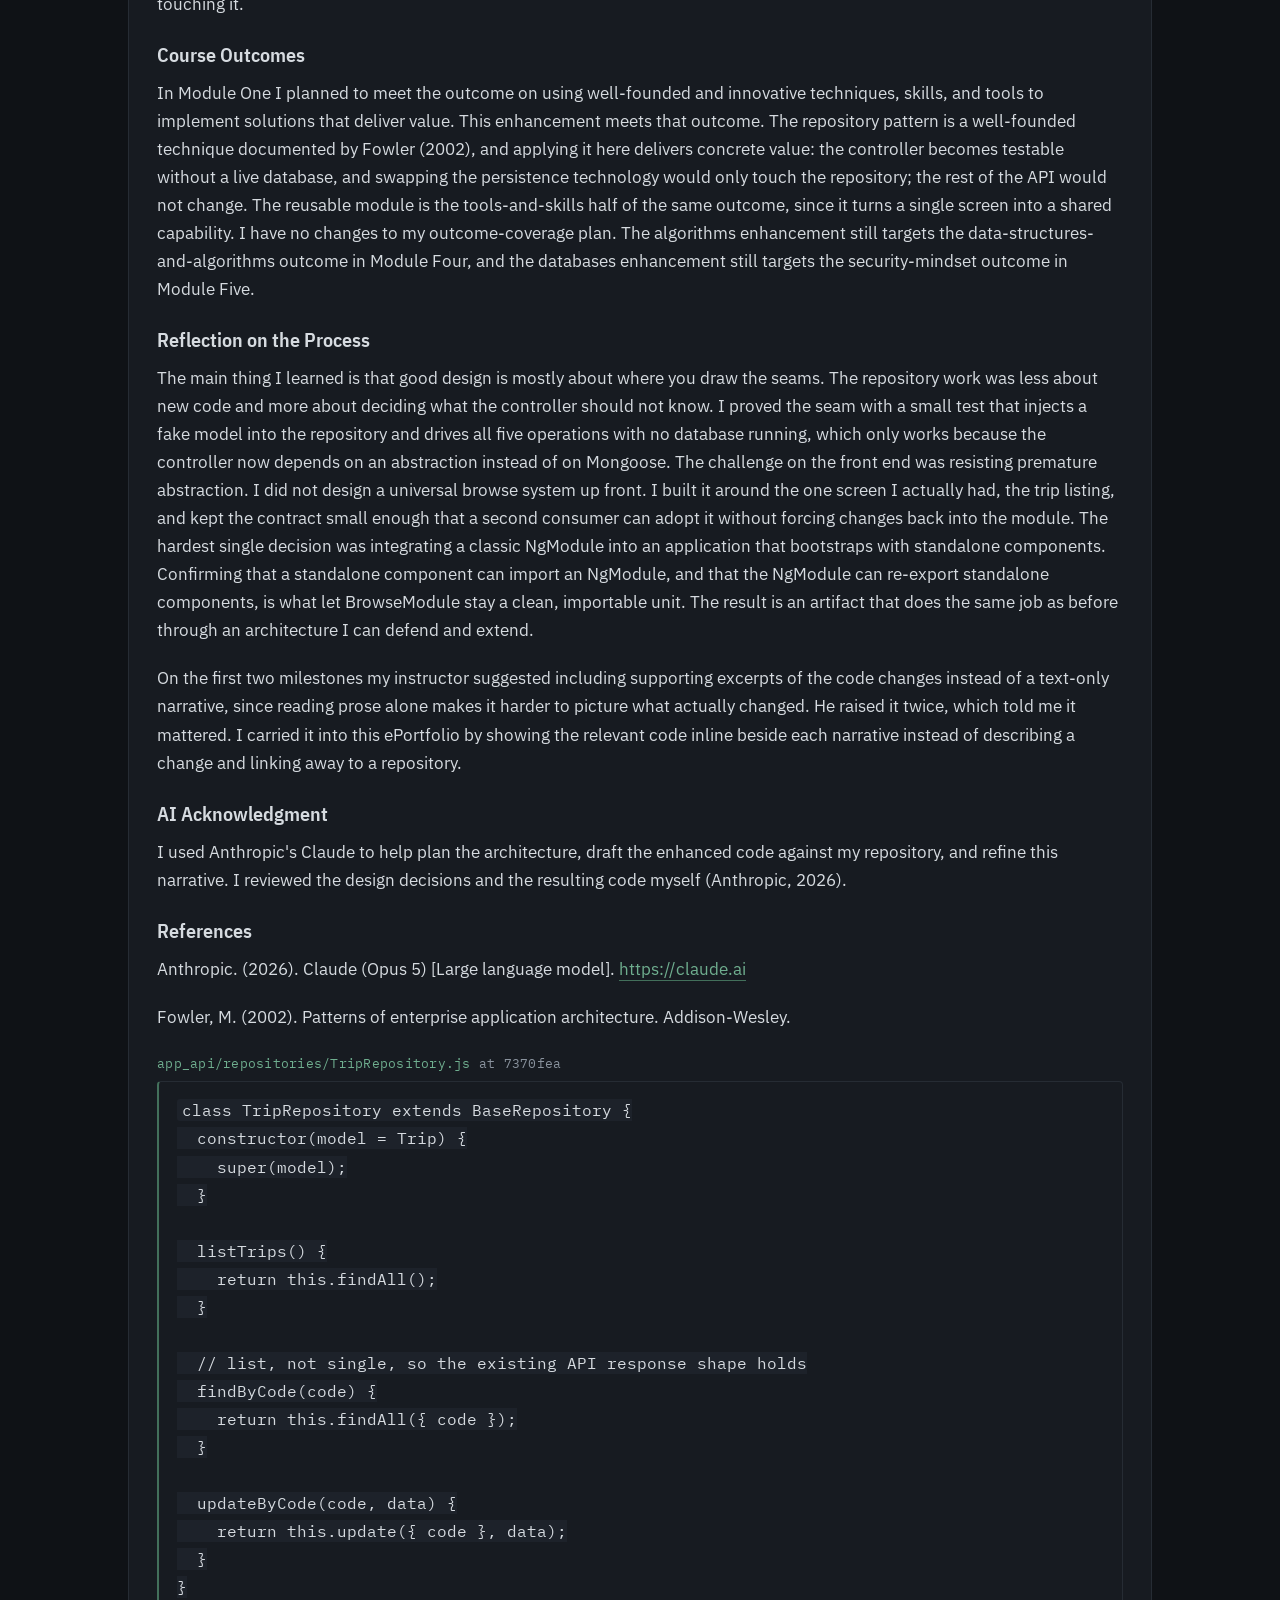
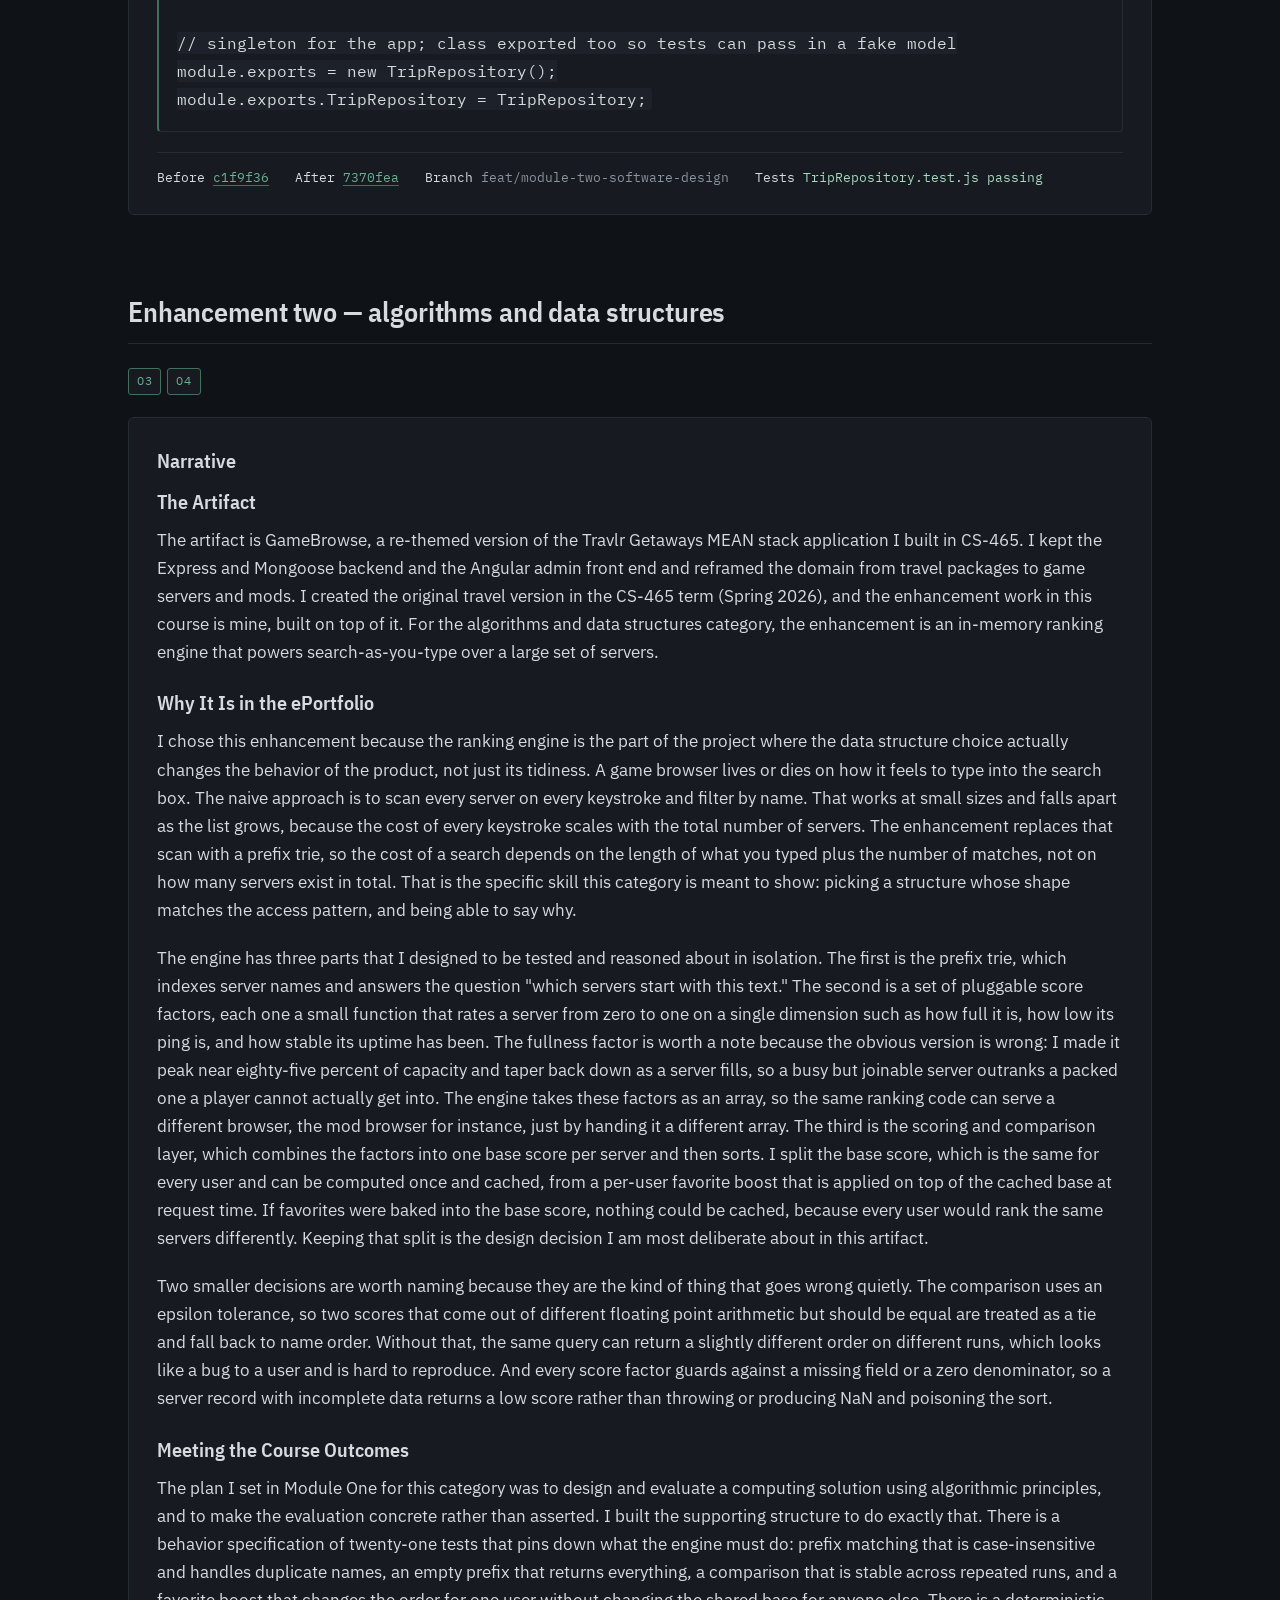
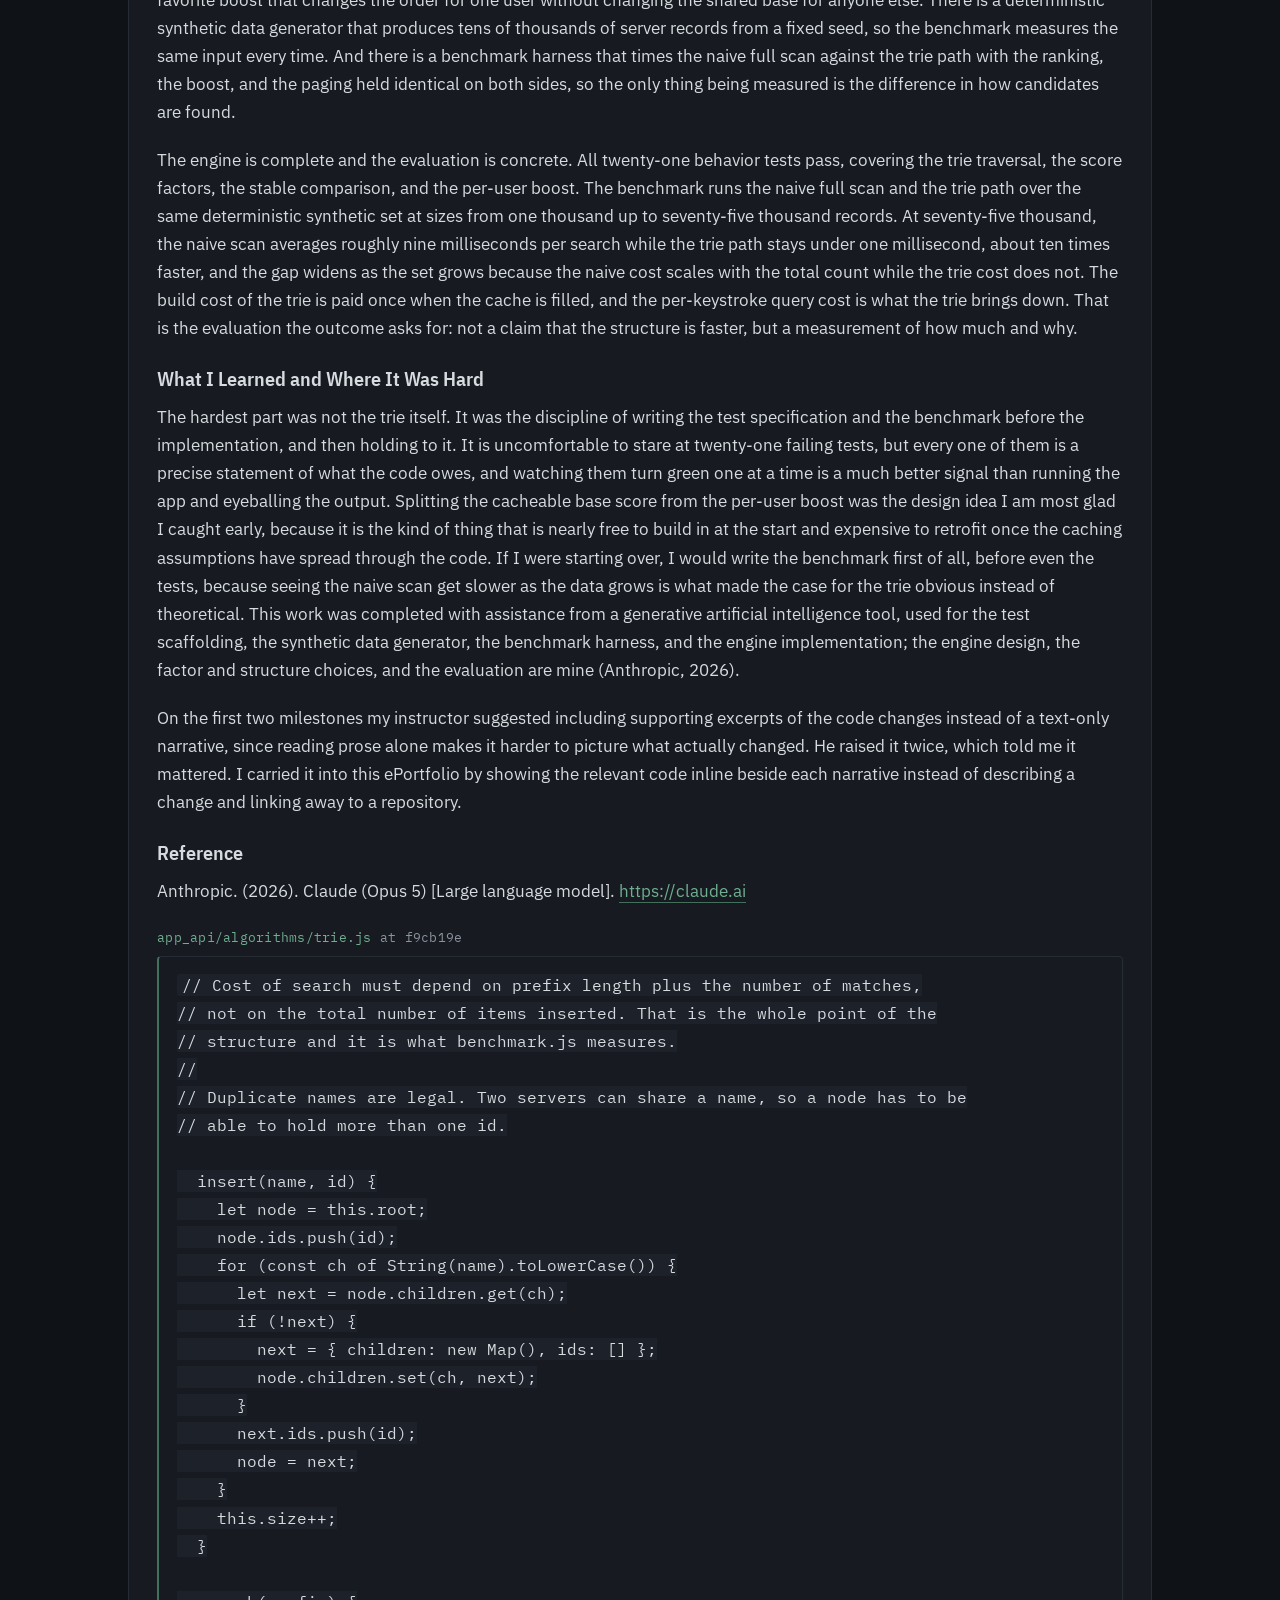
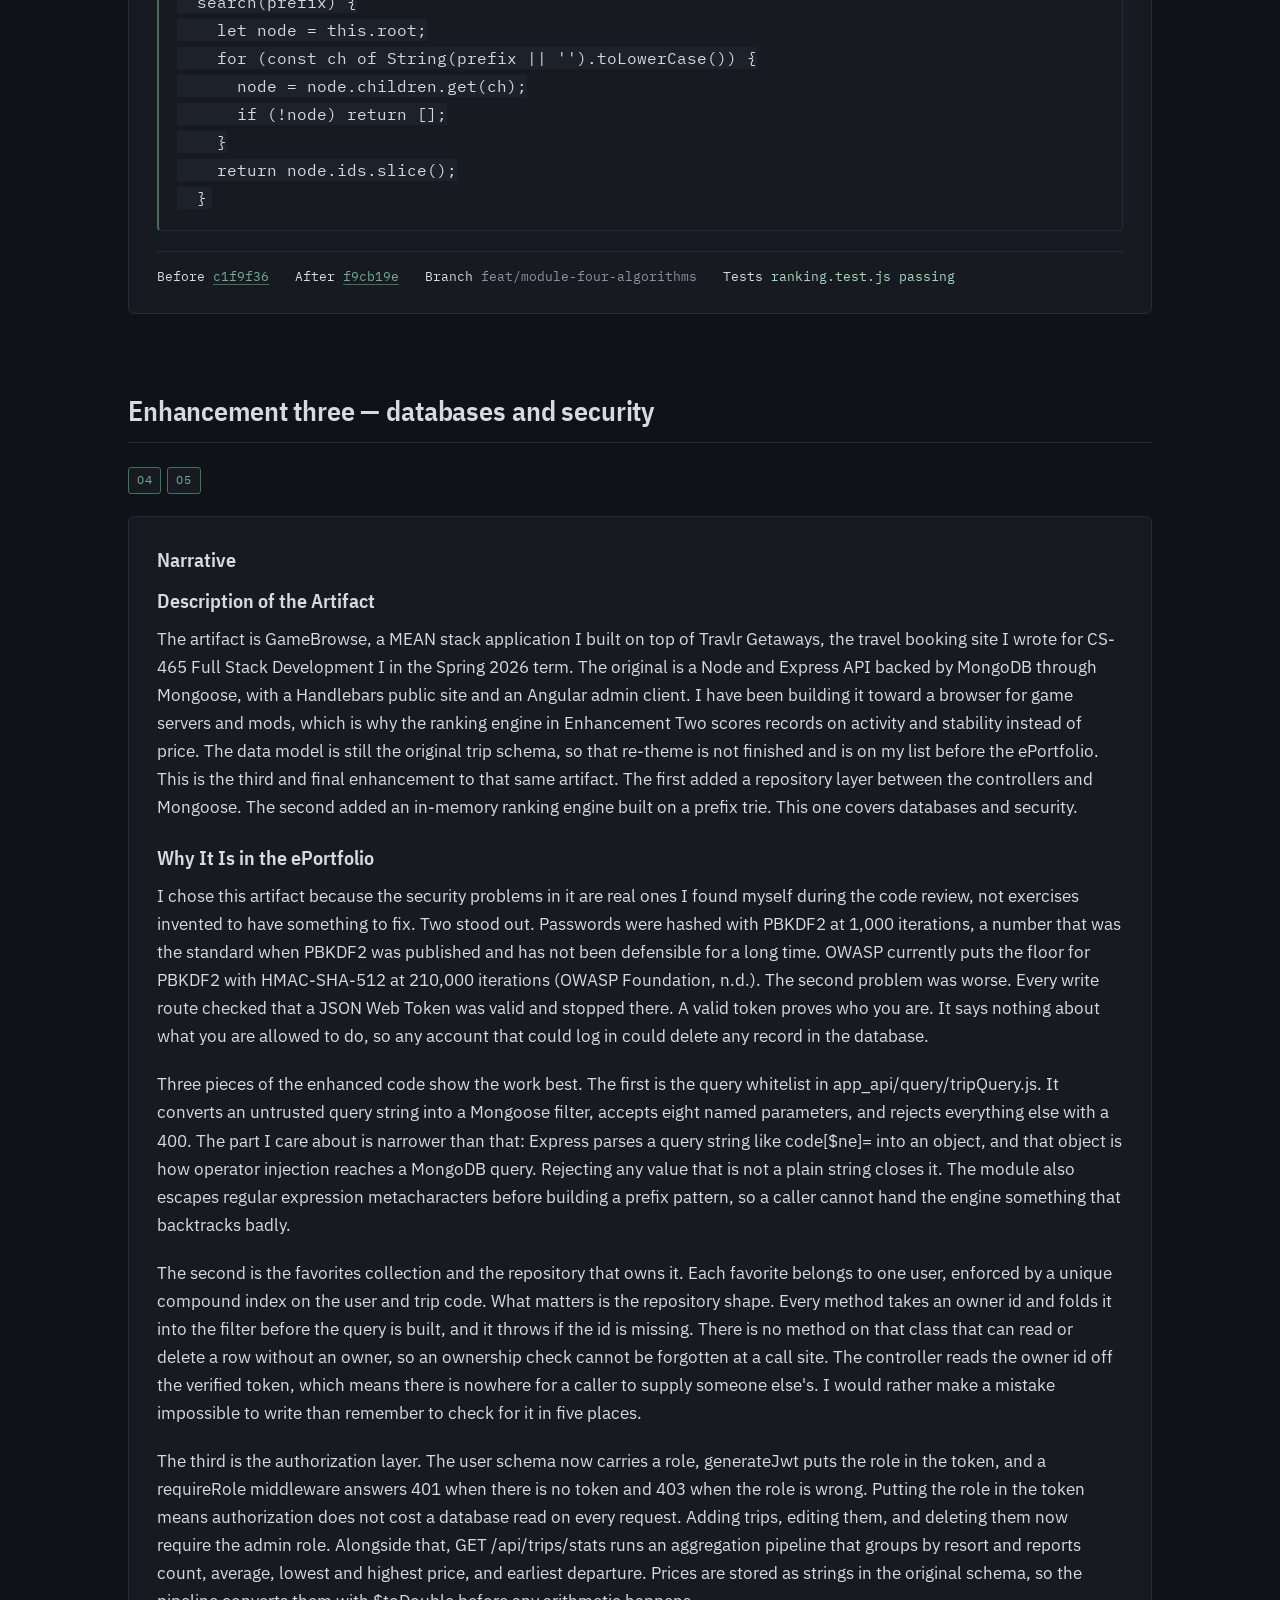
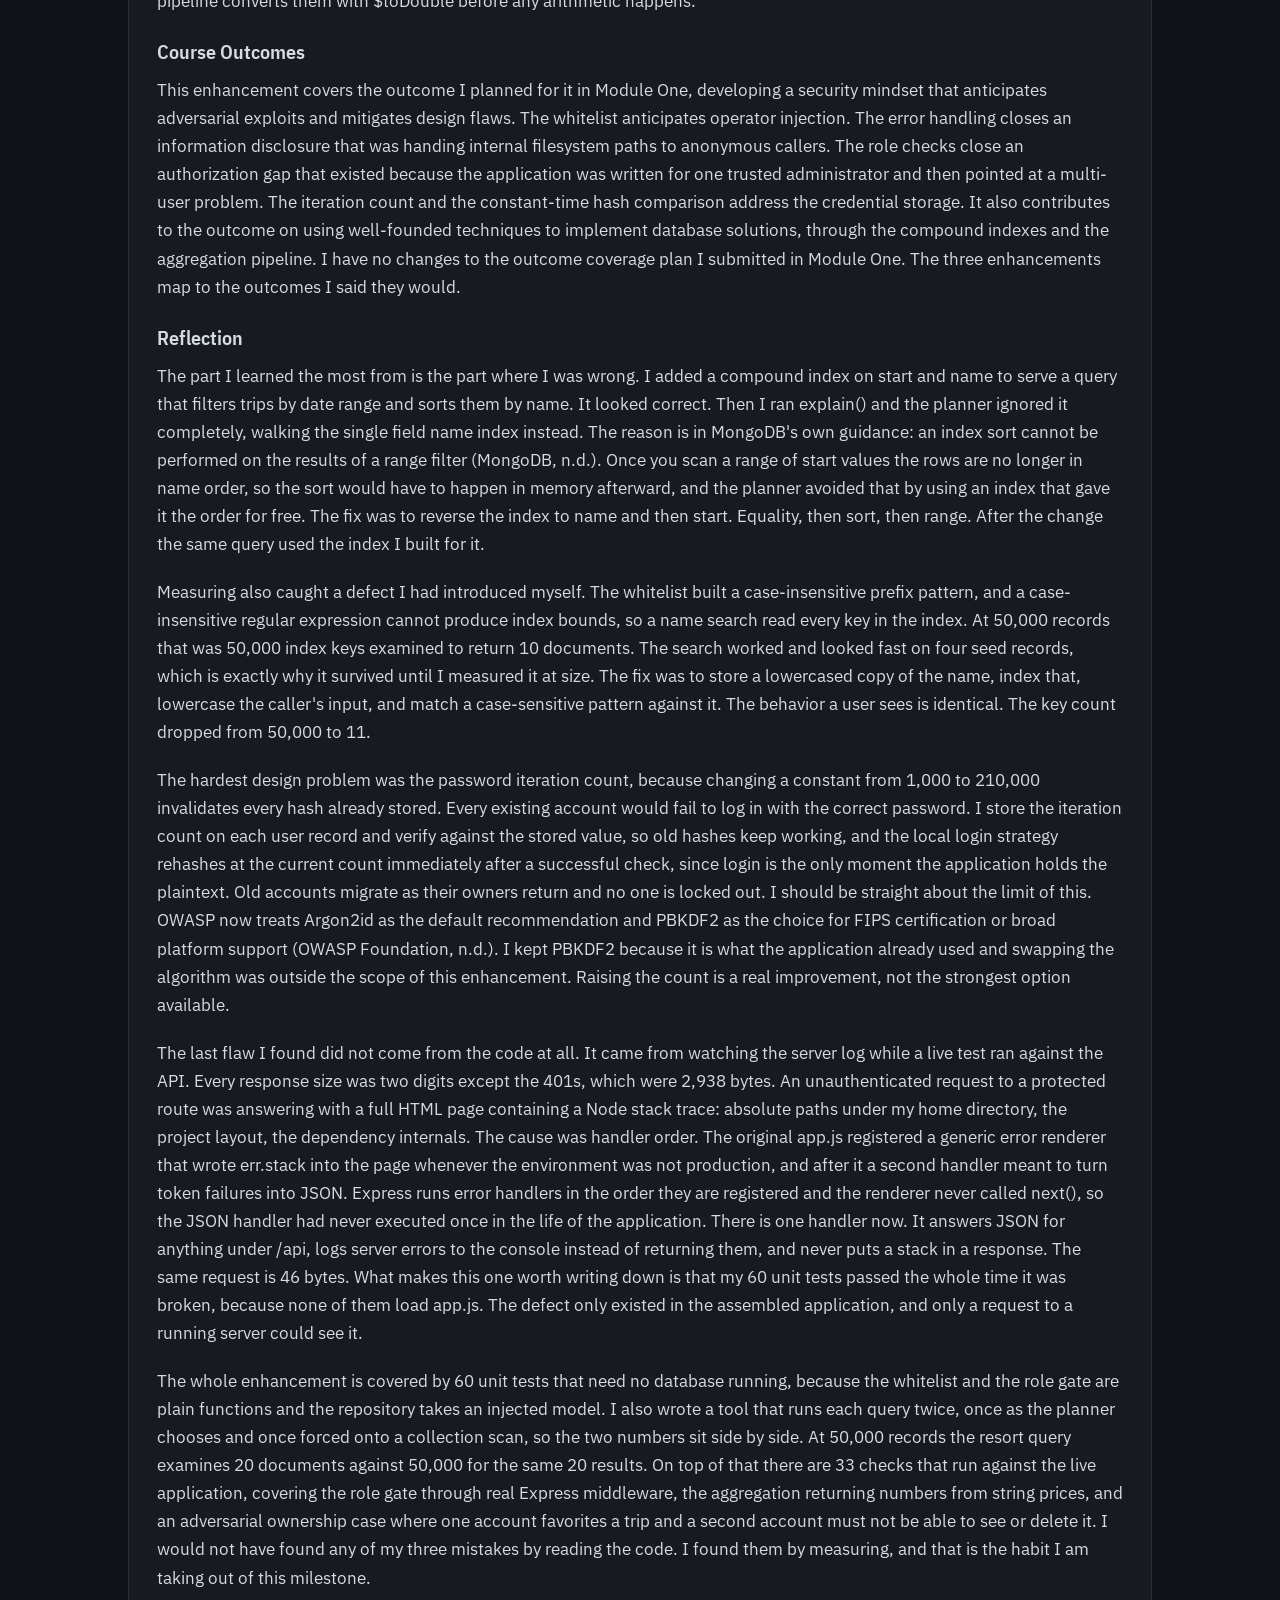
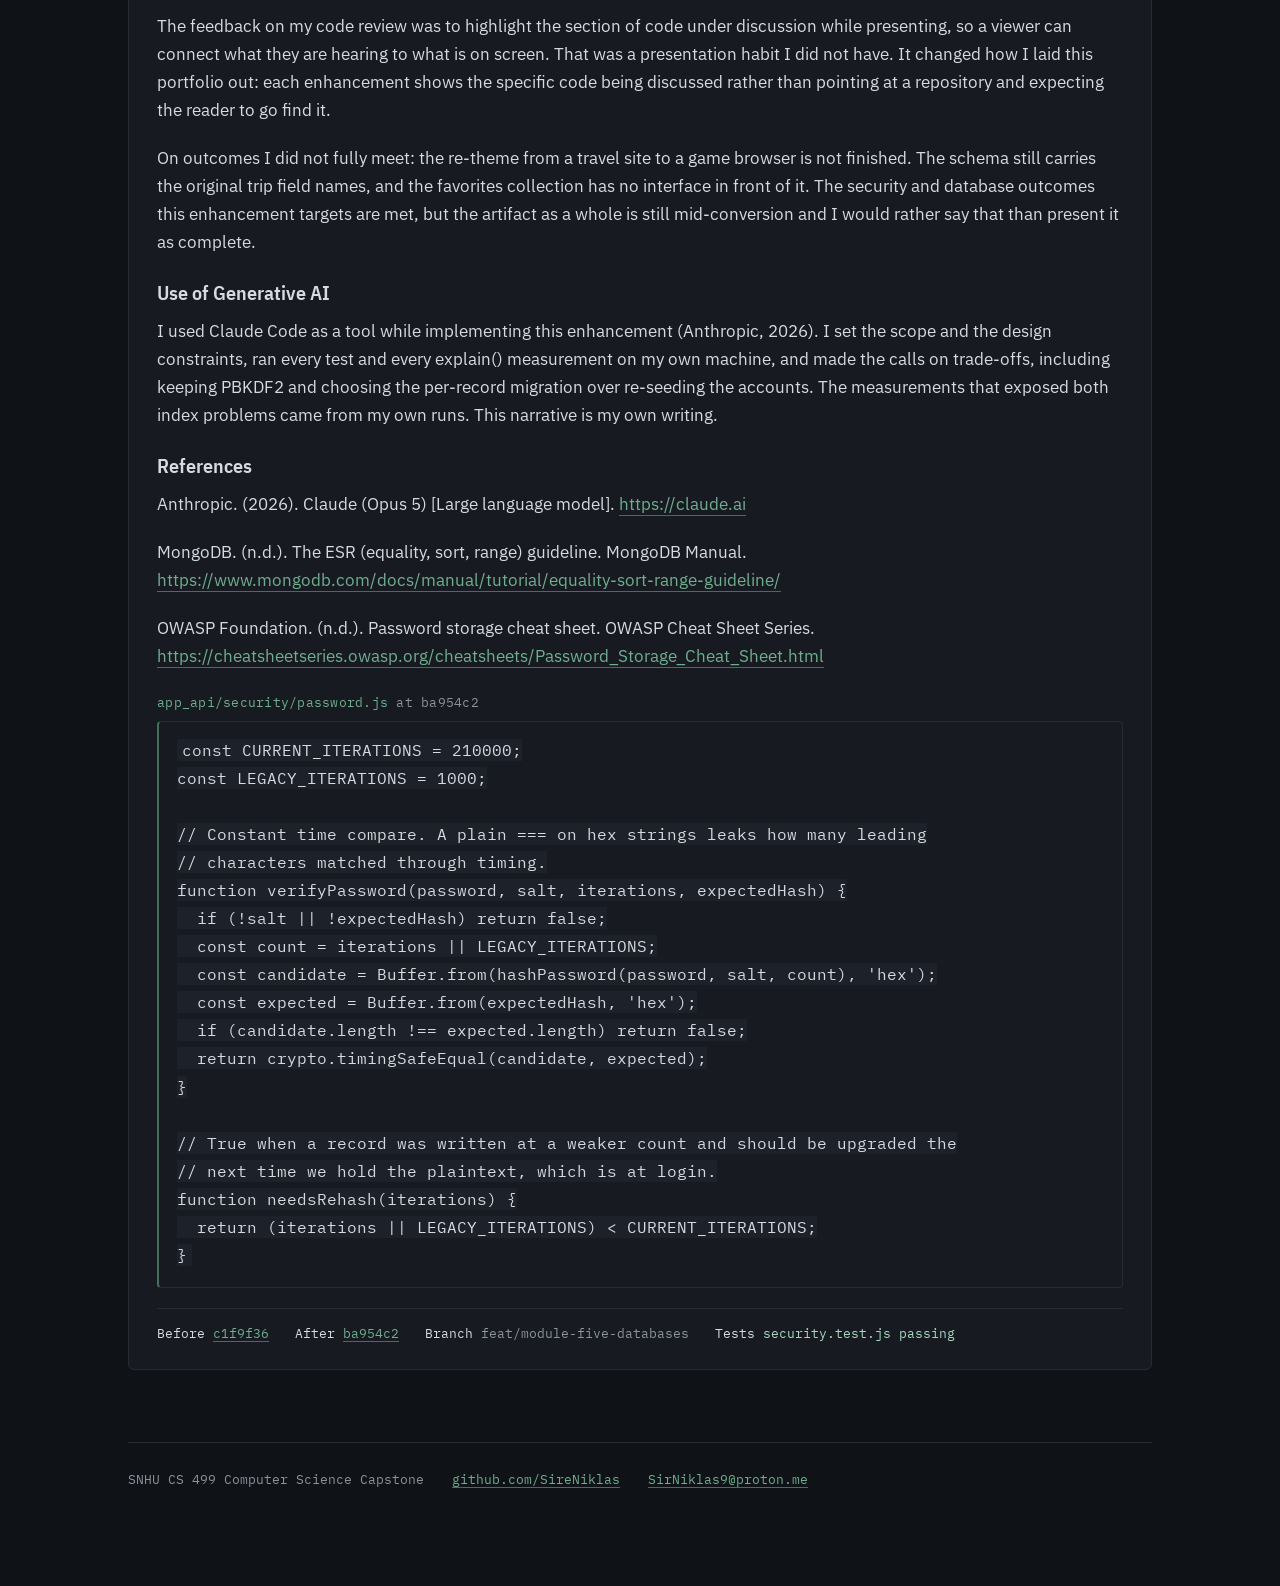
==== commit f48ce093: "fix: correct CS-465 term" ====
--- a/artifacts.html
+++ b/artifacts.html
@@ -60,7 +60,7 @@
       <h3>Narrative</h3>
       <div class="prose">
       <h3>Artifact Description</h3>
-      <p>The artifact is GameBrowse, a MEAN stack web application. I built the original version in CS-465 during the Summer-Fall 2026 term as Travlr Getaways, a travel site with an Express and MongoDB API, a Mongoose data model, and an Angular administration client. For the capstone I re-themed it into GameBrowse, a browser for game servers and mods, so the work reflects my own platform interests not a course template. The code lives at github.com/SireNiklas/cs465-fullstack. This milestone enhances the software design and engineering category of that artifact.</p>
+      <p>The artifact is GameBrowse, a MEAN stack web application. I built the original version in CS-465 during the Spring 2026 term as Travlr Getaways, a travel site with an Express and MongoDB API, a Mongoose data model, and an Angular administration client. For the capstone I re-themed it into GameBrowse, a browser for game servers and mods, so the work reflects my own platform interests not a course template. The code lives at github.com/SireNiklas/cs465-fullstack. This milestone enhances the software design and engineering category of that artifact.</p>
       <h3>Justification for Inclusion</h3>
       <p>I selected this artifact because it exercises the full stack I want to work in: a Node and Express API, a MongoDB and Mongoose data layer, and an Angular front end. That breadth lets one project demonstrate design skill at more than one layer. Two components carry the enhancement. The first is a repository layer on the API side. Before the change, the trips controller imported the Mongoose model directly and built queries inline, which fused the HTTP layer to the persistence layer. I introduced a BaseRepository that wraps any Mongoose model and a TripRepository that extends it with domain-named methods, then refactored the controller to depend on the repository, not the model. The controller now does only HTTP work, and the data logic lives in one place. The second component is a reusable BrowseModule on the Angular side. The original trip-listing and trip-card components were hard-coded to the Trip type, so neither the list nor the cards could be reused. I extracted a domain-agnostic BrowseItem contract, a BrowseListComponent with client-side search, and a BrowseCardComponent, packaged them as an importable BrowseModule, and refactored the trip listing to consume it by mapping Trip onto BrowseItem. Trips is the first consumer. Game servers and mods reuse the same module later without touching it.</p>
       <h3>Course Outcomes</h3>
@@ -119,7 +119,7 @@
       <h3>Narrative</h3>
       <div class="prose">
       <h3>The Artifact</h3>
-      <p>The artifact is GameBrowse, a re-themed version of the Travlr Getaways MEAN stack application I built in CS-465. I kept the Express and Mongoose backend and the Angular admin front end and reframed the domain from travel packages to game servers and mods. I created the original travel version in the CS-465 term (Summer-Fall 2026), and the enhancement work in this course is mine, built on top of it. For the algorithms and data structures category, the enhancement is an in-memory ranking engine that powers search-as-you-type over a large set of servers.</p>
+      <p>The artifact is GameBrowse, a re-themed version of the Travlr Getaways MEAN stack application I built in CS-465. I kept the Express and Mongoose backend and the Angular admin front end and reframed the domain from travel packages to game servers and mods. I created the original travel version in the CS-465 term (Spring 2026), and the enhancement work in this course is mine, built on top of it. For the algorithms and data structures category, the enhancement is an in-memory ranking engine that powers search-as-you-type over a large set of servers.</p>
       <h3>Why It Is in the ePortfolio</h3>
       <p>I chose this enhancement because the ranking engine is the part of the project where the data structure choice actually changes the behavior of the product, not just its tidiness. A game browser lives or dies on how it feels to type into the search box. The naive approach is to scan every server on every keystroke and filter by name. That works at small sizes and falls apart as the list grows, because the cost of every keystroke scales with the total number of servers. The enhancement replaces that scan with a prefix trie, so the cost of a search depends on the length of what you typed plus the number of matches, not on how many servers exist in total. That is the specific skill this category is meant to show: picking a structure whose shape matches the access pattern, and being able to say why.</p>
       <p>The engine has three parts that I designed to be tested and reasoned about in isolation. The first is the prefix trie, which indexes server names and answers the question &quot;which servers start with this text.&quot; The second is a set of pluggable score factors, each one a small function that rates a server from zero to one on a single dimension such as how full it is, how low its ping is, and how stable its uptime has been. The fullness factor is worth a note because the obvious version is wrong: I made it peak near eighty-five percent of capacity and taper back down as a server fills, so a busy but joinable server outranks a packed one a player cannot actually get into. The engine takes these factors as an array, so the same ranking code can serve a different browser, the mod browser for instance, just by handing it a different array. The third is the scoring and comparison layer, which combines the factors into one base score per server and then sorts. I split the base score, which is the same for every user and can be computed once and cached, from a per-user favorite boost that is applied on top of the cached base at request time. If favorites were baked into the base score, nothing could be cached, because every user would rank the same servers differently. Keeping that split is the design decision I am most deliberate about in this artifact.</p>
@@ -186,7 +186,7 @@
       <h3>Narrative</h3>
       <div class="prose">
       <h3>Description of the Artifact</h3>
-      <p>The artifact is GameBrowse, a MEAN stack application I built on top of Travlr Getaways, the travel booking site I wrote for CS-465 Full Stack Development I in the Summer-Fall 2026 term. The original is a Node and Express API backed by MongoDB through Mongoose, with a Handlebars public site and an Angular admin client. I have been building it toward a browser for game servers and mods, which is why the ranking engine in Enhancement Two scores records on activity and stability instead of price. The data model is still the original trip schema, so that re-theme is not finished and is on my list before the ePortfolio. This is the third and final enhancement to that same artifact. The first added a repository layer between the controllers and Mongoose. The second added an in-memory ranking engine built on a prefix trie. This one covers databases and security.</p>
+      <p>The artifact is GameBrowse, a MEAN stack application I built on top of Travlr Getaways, the travel booking site I wrote for CS-465 Full Stack Development I in the Spring 2026 term. The original is a Node and Express API backed by MongoDB through Mongoose, with a Handlebars public site and an Angular admin client. I have been building it toward a browser for game servers and mods, which is why the ranking engine in Enhancement Two scores records on activity and stability instead of price. The data model is still the original trip schema, so that re-theme is not finished and is on my list before the ePortfolio. This is the third and final enhancement to that same artifact. The first added a repository layer between the controllers and Mongoose. The second added an in-memory ranking engine built on a prefix trie. This one covers databases and security.</p>
       <h3>Why It Is in the ePortfolio</h3>
       <p>I chose this artifact because the security problems in it are real ones I found myself during the code review, not exercises invented to have something to fix. Two stood out. Passwords were hashed with PBKDF2 at 1,000 iterations, a number that was the standard when PBKDF2 was published and has not been defensible for a long time. OWASP currently puts the floor for PBKDF2 with HMAC-SHA-512 at 210,000 iterations (OWASP Foundation, n.d.). The second problem was worse. Every write route checked that a JSON Web Token was valid and stopped there. A valid token proves who you are. It says nothing about what you are allowed to do, so any account that could log in could delete any record in the database.</p>
       <p>Three pieces of the enhanced code show the work best. The first is the query whitelist in app_api/query/tripQuery.js. It converts an untrusted query string into a Mongoose filter, accepts eight named parameters, and rejects everything else with a 400. The part I care about is narrower than that: Express parses a query string like code[$ne]= into an object, and that object is how operator injection reaches a MongoDB query. Rejecting any value that is not a plain string closes it. The module also escapes regular expression metacharacters before building a prefix pattern, so a caller cannot hand the engine something that backtracks badly.</p>
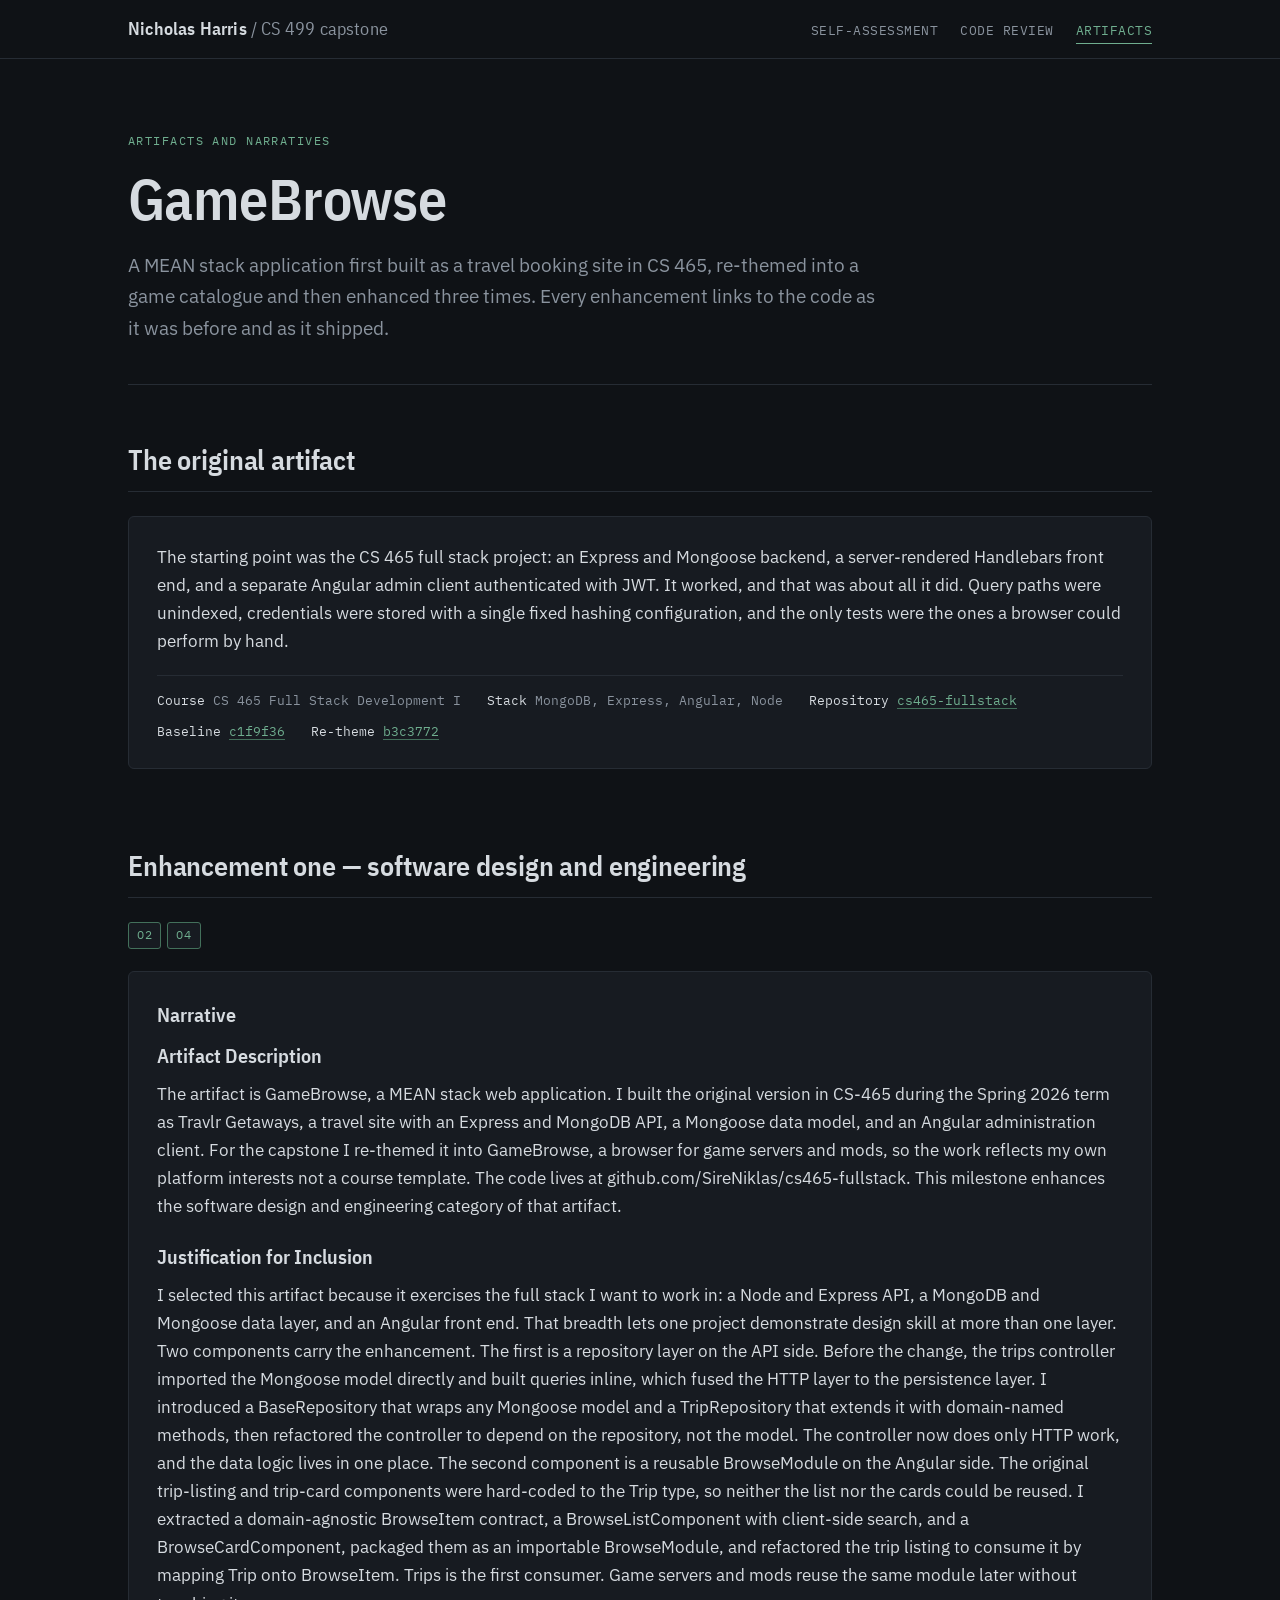
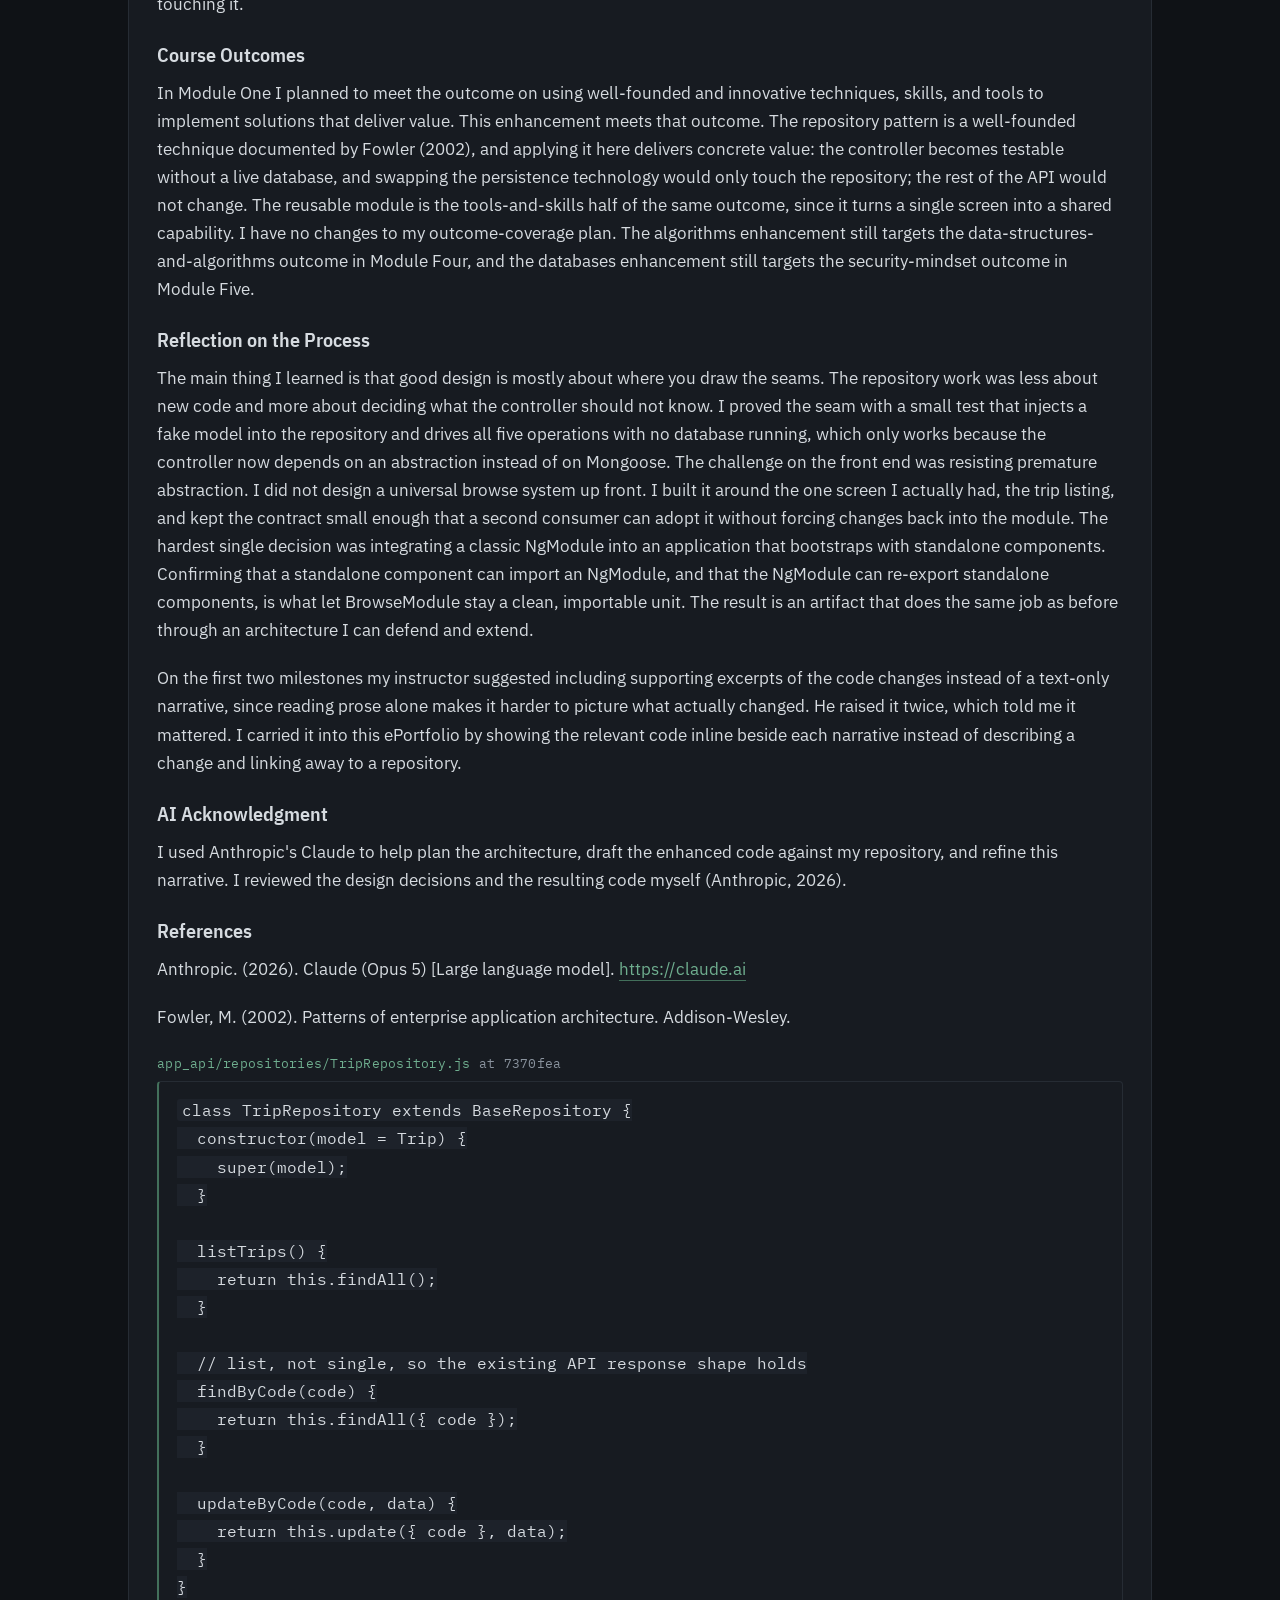
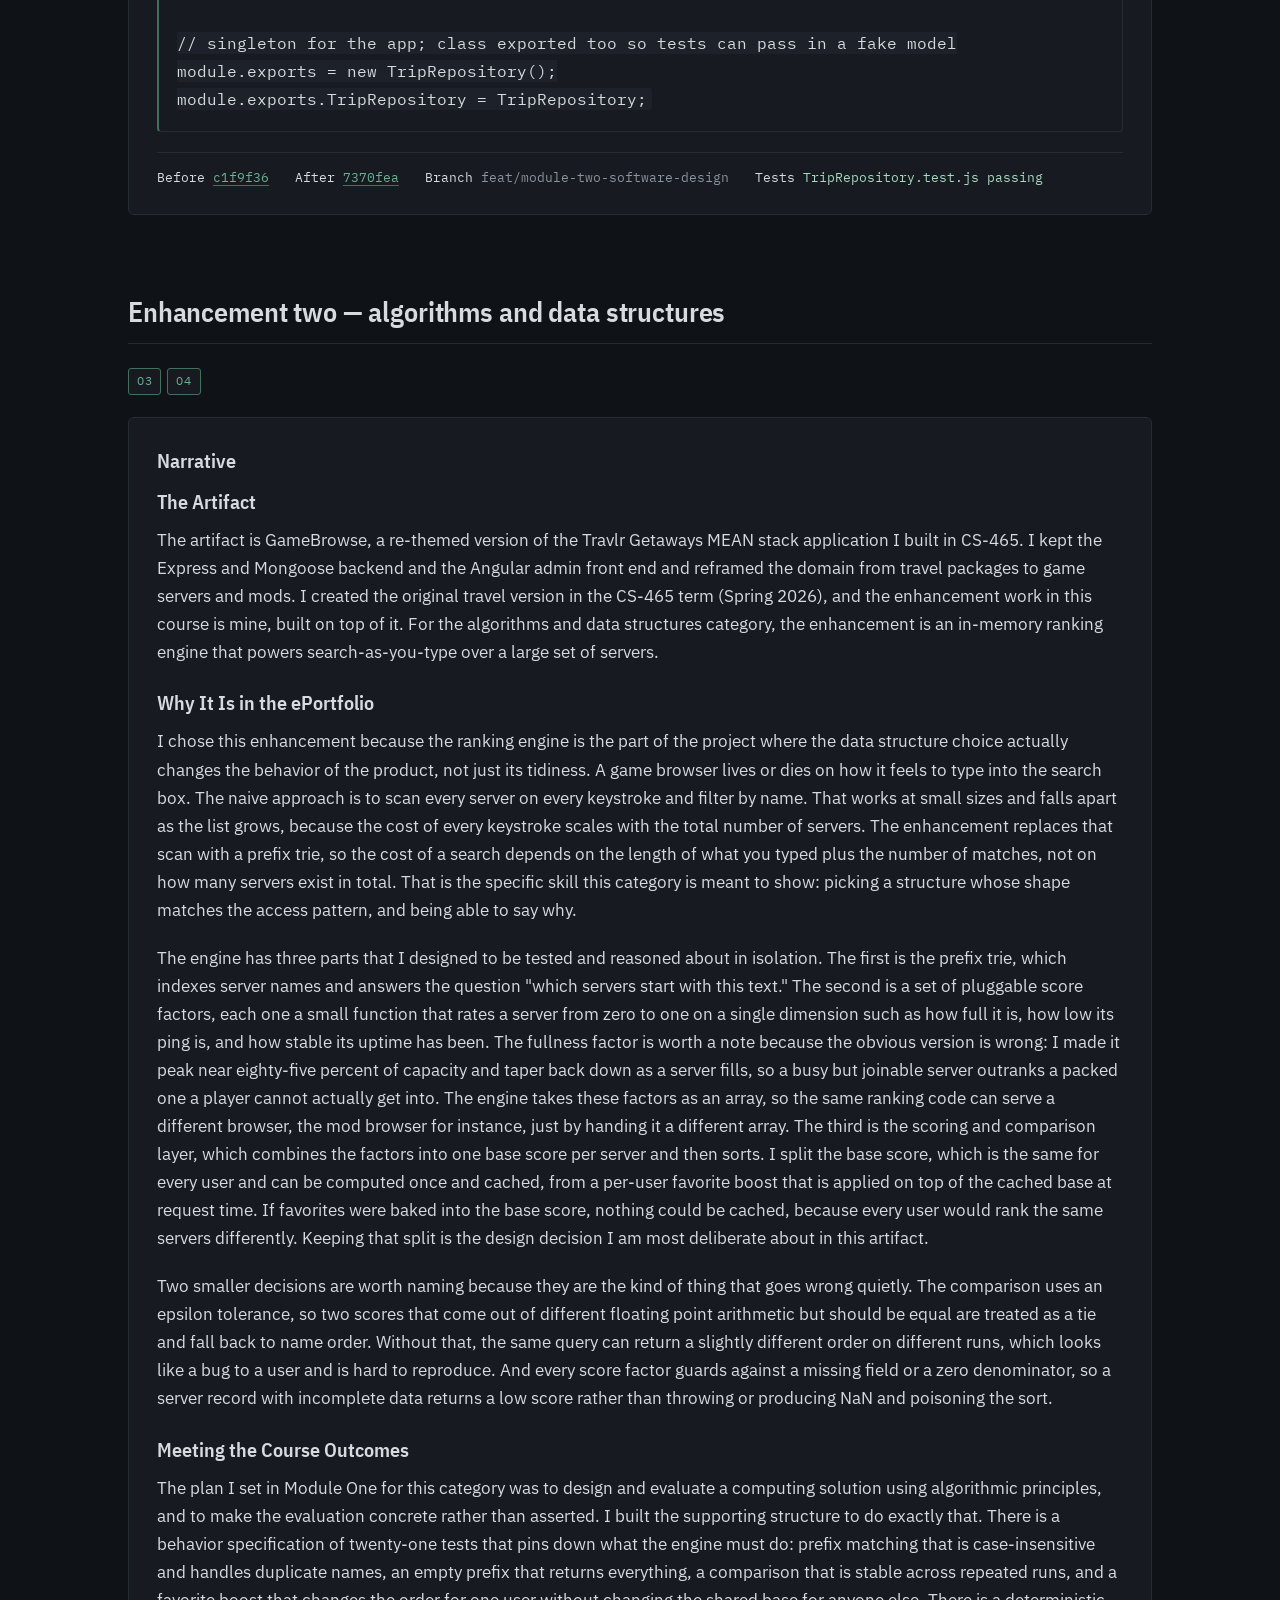
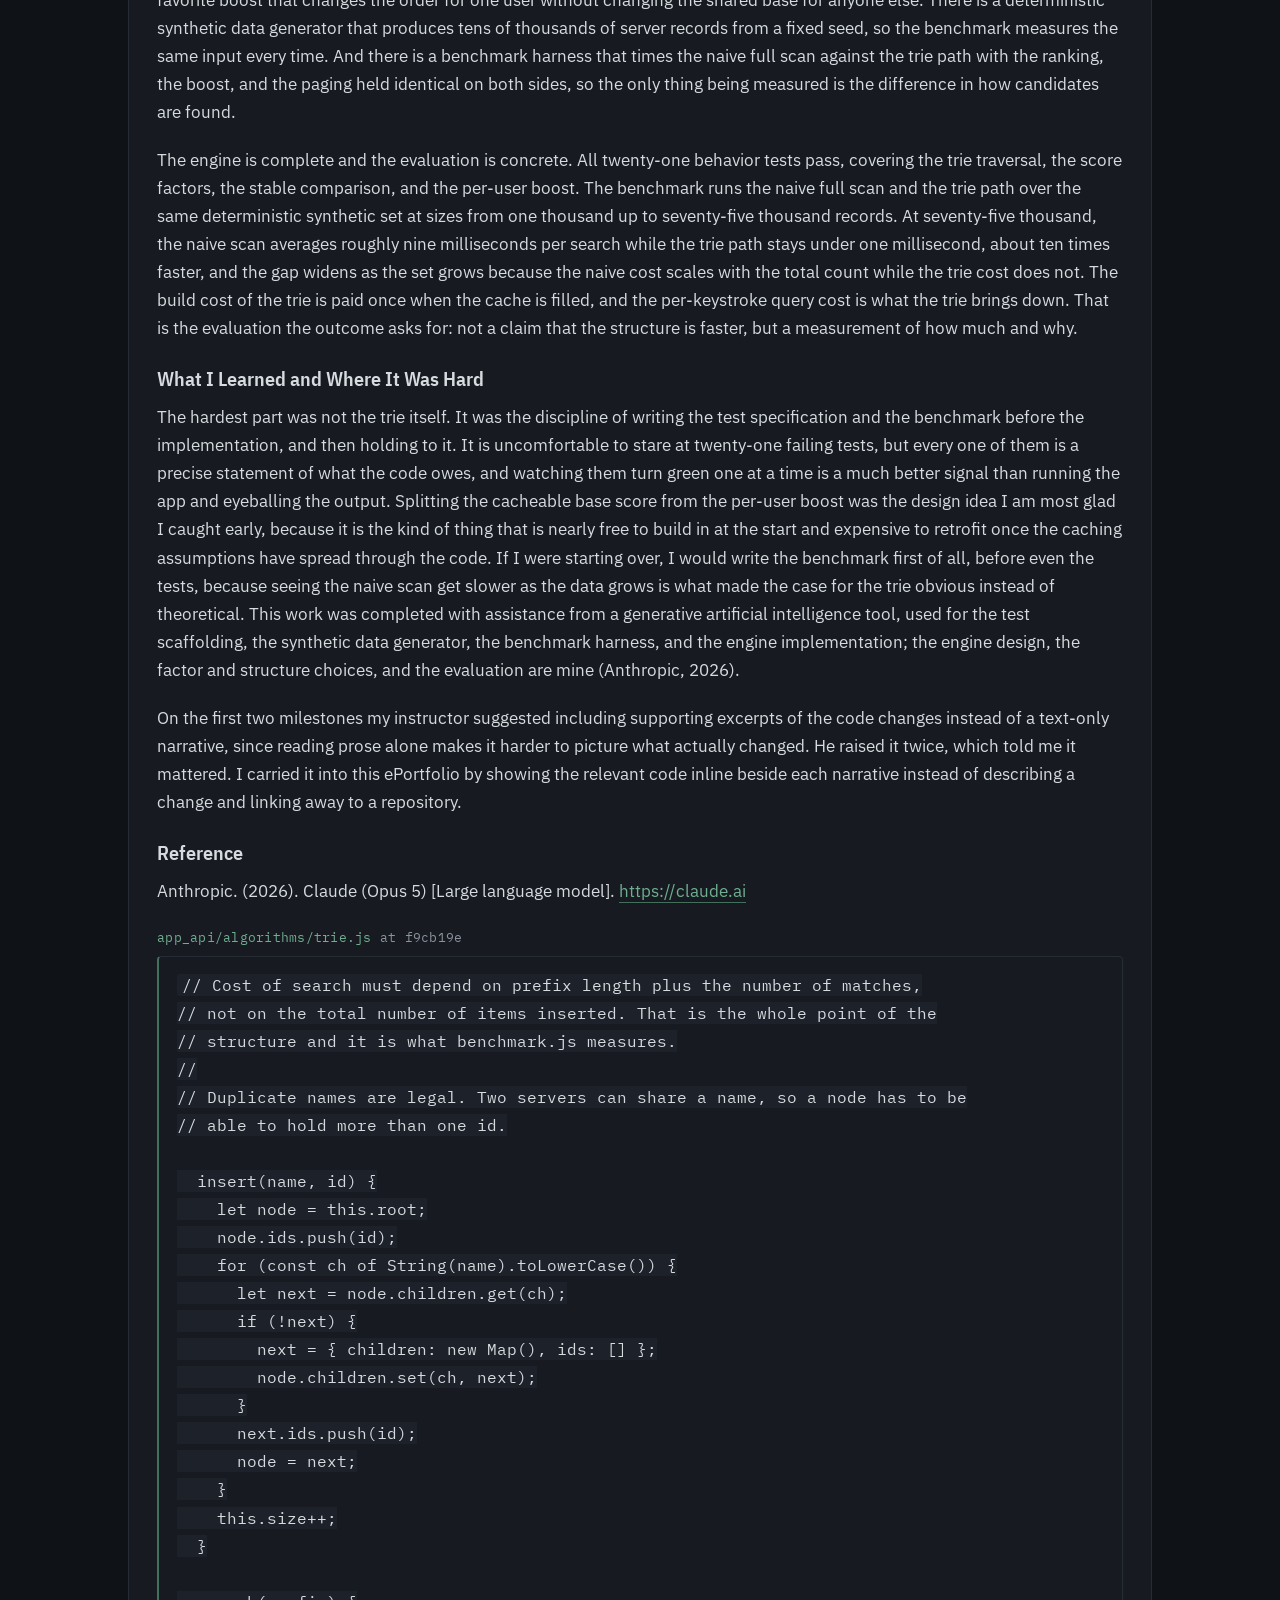
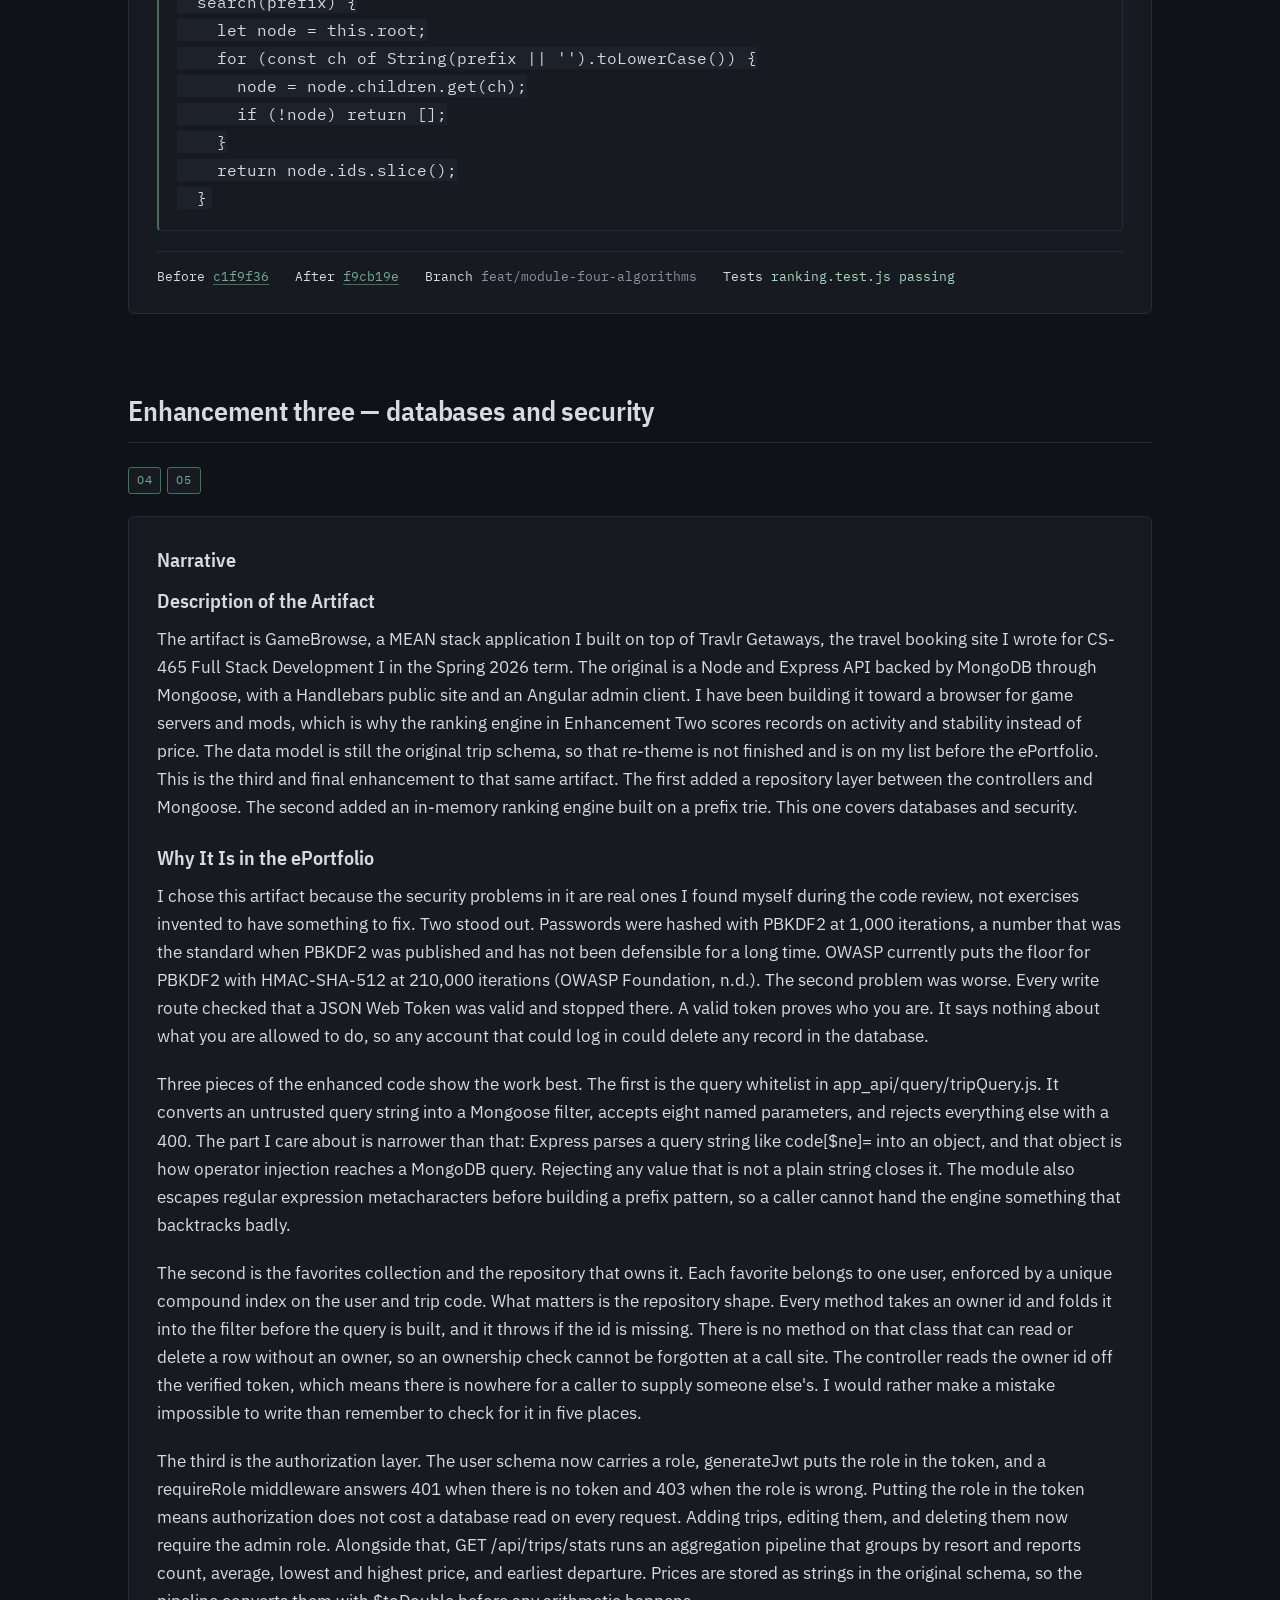
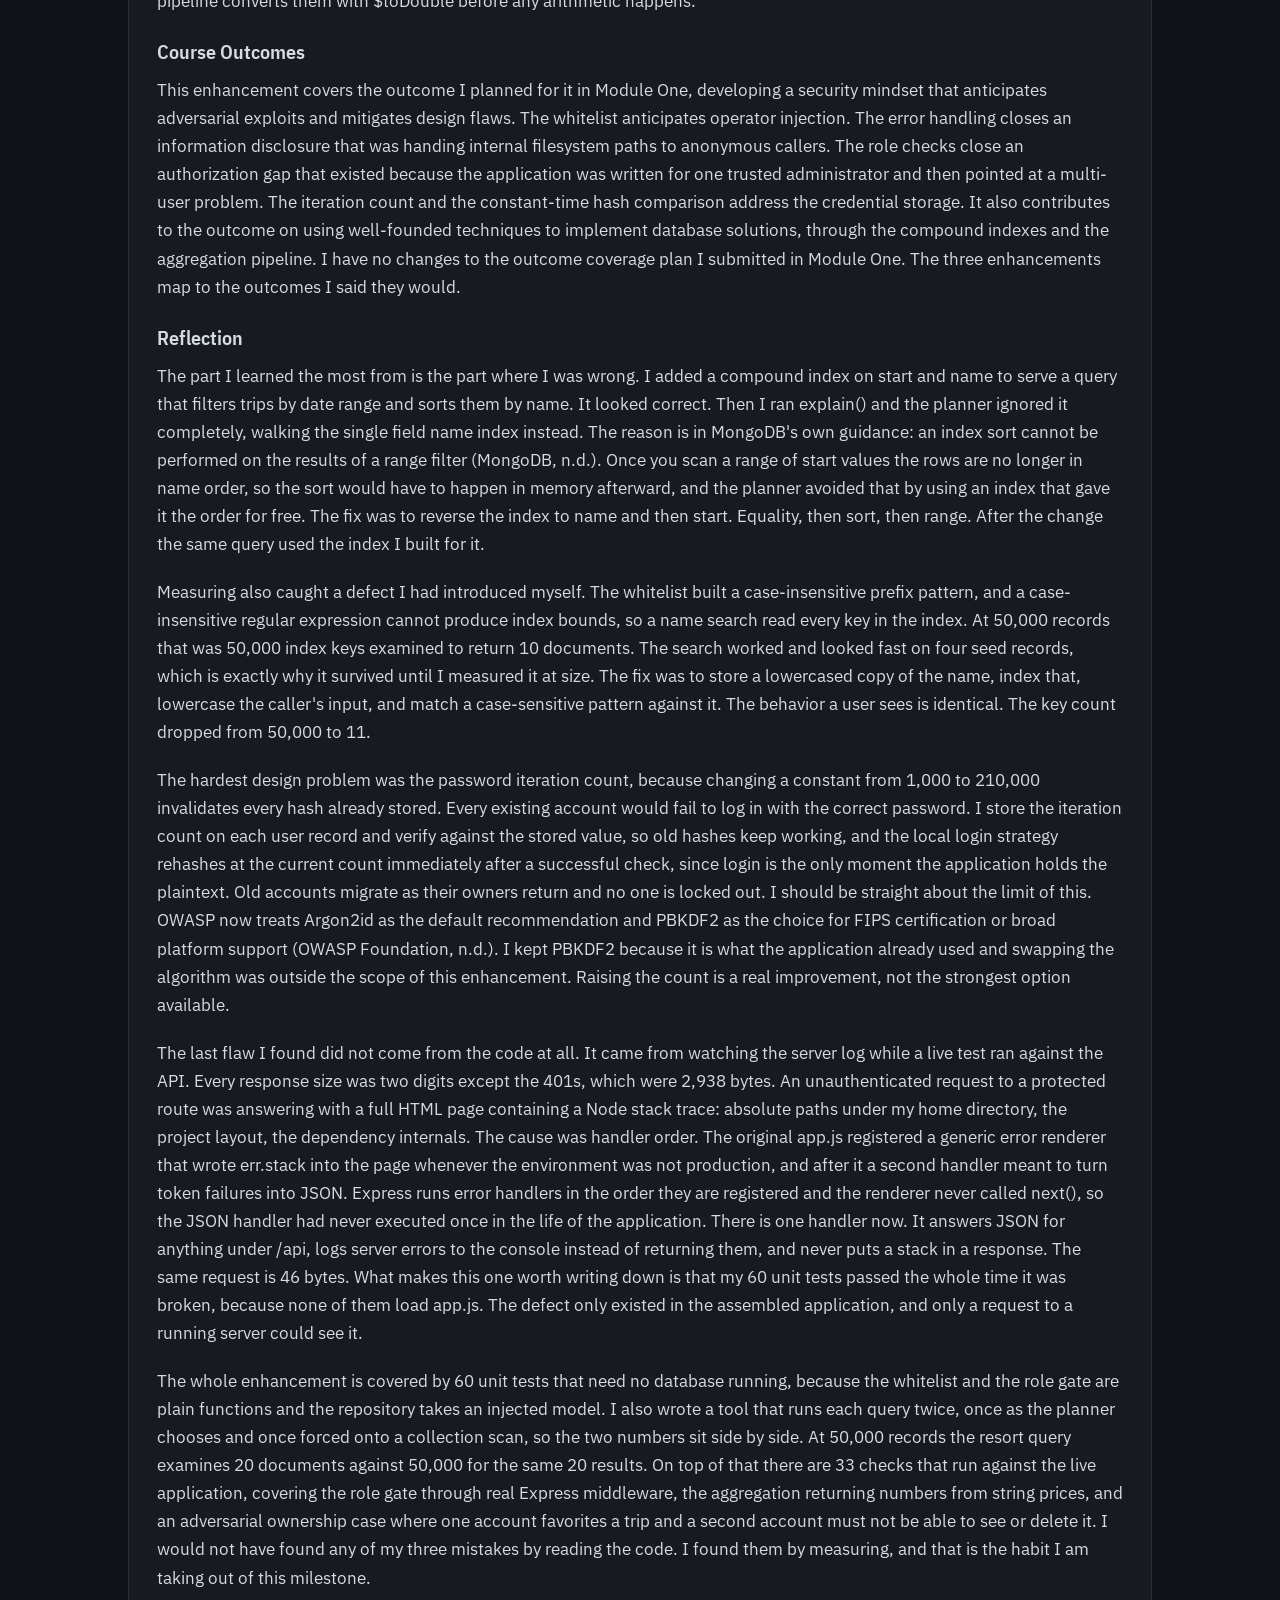
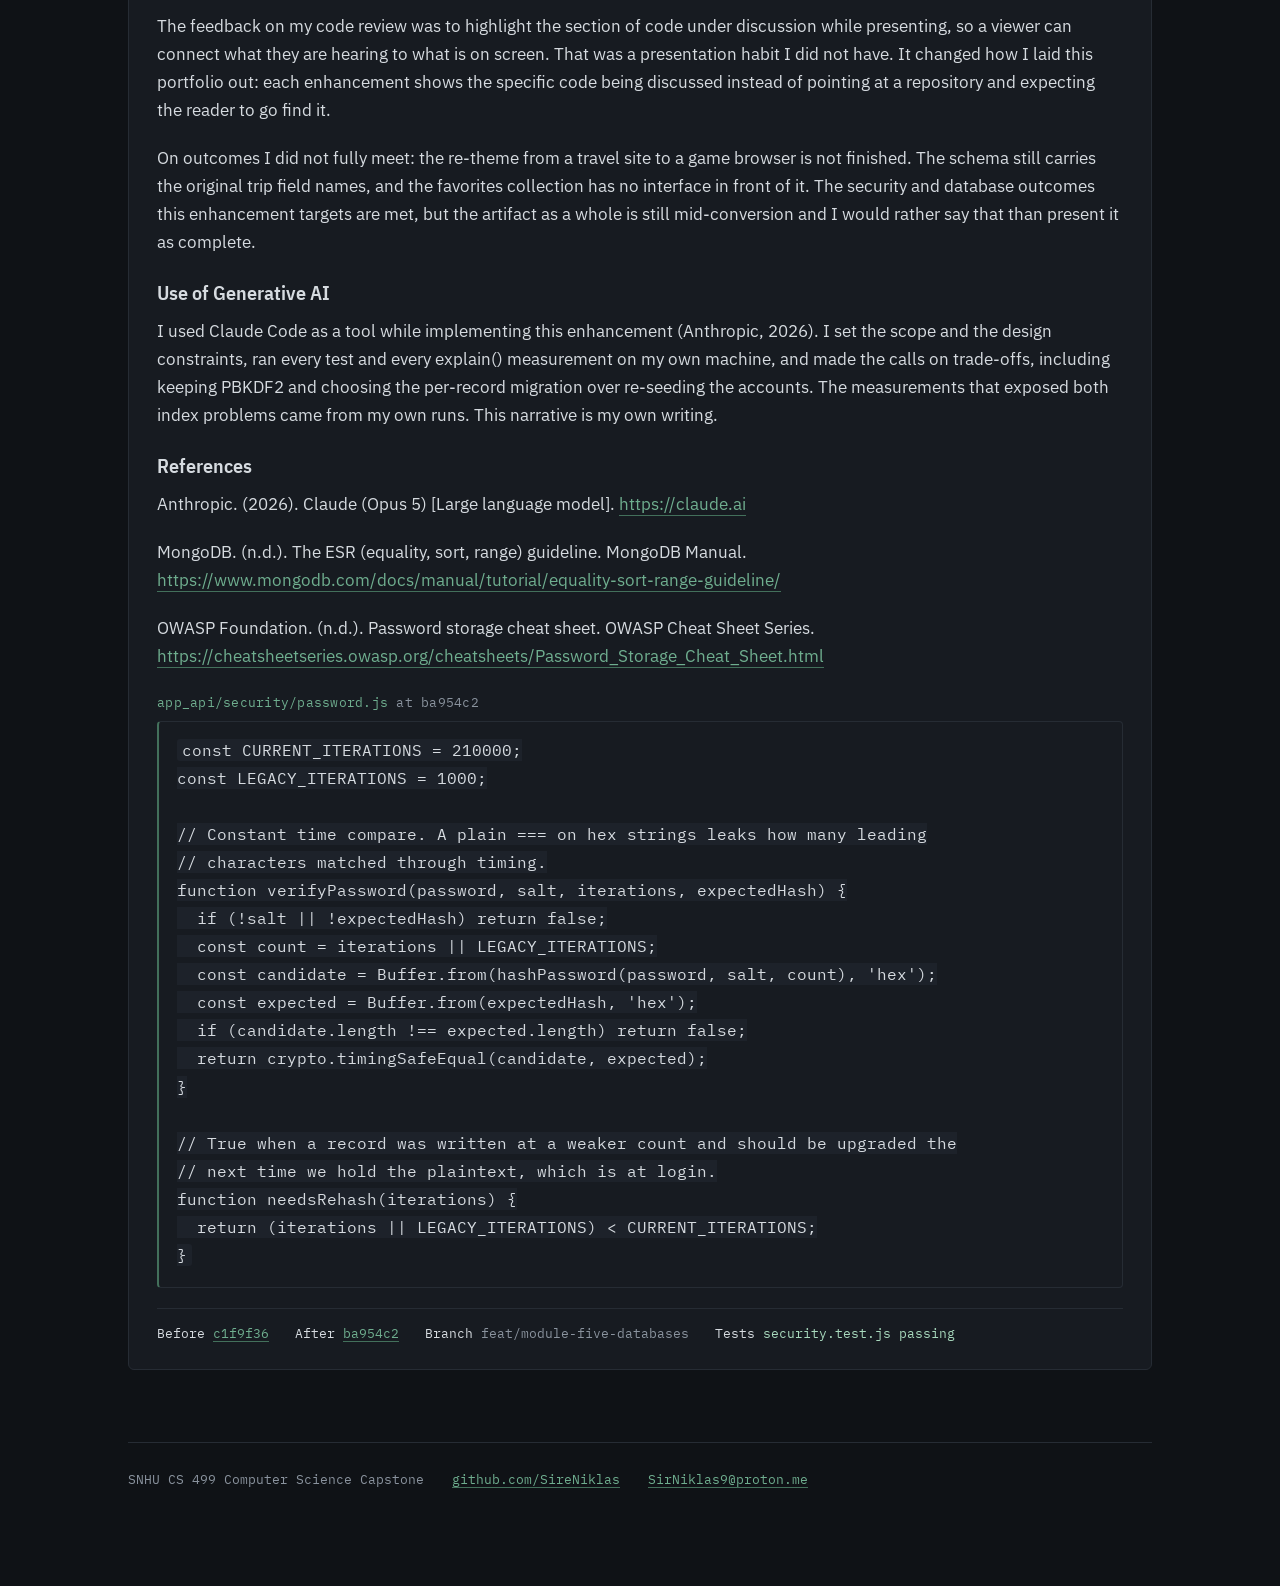
==== commit 19658310: "style: wording consistency" ====
--- a/artifacts.html
+++ b/artifacts.html
@@ -200,7 +200,7 @@
       <p>The hardest design problem was the password iteration count, because changing a constant from 1,000 to 210,000 invalidates every hash already stored. Every existing account would fail to log in with the correct password. I store the iteration count on each user record and verify against the stored value, so old hashes keep working, and the local login strategy rehashes at the current count immediately after a successful check, since login is the only moment the application holds the plaintext. Old accounts migrate as their owners return and no one is locked out. I should be straight about the limit of this. OWASP now treats Argon2id as the default recommendation and PBKDF2 as the choice for FIPS certification or broad platform support (OWASP Foundation, n.d.). I kept PBKDF2 because it is what the application already used and swapping the algorithm was outside the scope of this enhancement. Raising the count is a real improvement, not the strongest option available.</p>
       <p>The last flaw I found did not come from the code at all. It came from watching the server log while a live test ran against the API. Every response size was two digits except the 401s, which were 2,938 bytes. An unauthenticated request to a protected route was answering with a full HTML page containing a Node stack trace: absolute paths under my home directory, the project layout, the dependency internals. The cause was handler order. The original app.js registered a generic error renderer that wrote err.stack into the page whenever the environment was not production, and after it a second handler meant to turn token failures into JSON. Express runs error handlers in the order they are registered and the renderer never called next(), so the JSON handler had never executed once in the life of the application. There is one handler now. It answers JSON for anything under /api, logs server errors to the console instead of returning them, and never puts a stack in a response. The same request is 46 bytes. What makes this one worth writing down is that my 60 unit tests passed the whole time it was broken, because none of them load app.js. The defect only existed in the assembled application, and only a request to a running server could see it.</p>
       <p>The whole enhancement is covered by 60 unit tests that need no database running, because the whitelist and the role gate are plain functions and the repository takes an injected model. I also wrote a tool that runs each query twice, once as the planner chooses and once forced onto a collection scan, so the two numbers sit side by side. At 50,000 records the resort query examines 20 documents against 50,000 for the same 20 results. On top of that there are 33 checks that run against the live application, covering the role gate through real Express middleware, the aggregation returning numbers from string prices, and an adversarial ownership case where one account favorites a trip and a second account must not be able to see or delete it. I would not have found any of my three mistakes by reading the code. I found them by measuring, and that is the habit I am taking out of this milestone.</p>
-      <p>The feedback on my code review was to highlight the section of code under discussion while presenting, so a viewer can connect what they are hearing to what is on screen. That was a presentation habit I did not have. It changed how I laid this portfolio out: each enhancement shows the specific code being discussed rather than pointing at a repository and expecting the reader to go find it.</p><p>On outcomes I did not fully meet: the re-theme from a travel site to a game browser is not finished. The schema still carries the original trip field names, and the favorites collection has no interface in front of it. The security and database outcomes this enhancement targets are met, but the artifact as a whole is still mid-conversion and I would rather say that than present it as complete.</p>
+      <p>The feedback on my code review was to highlight the section of code under discussion while presenting, so a viewer can connect what they are hearing to what is on screen. That was a presentation habit I did not have. It changed how I laid this portfolio out: each enhancement shows the specific code being discussed instead of pointing at a repository and expecting the reader to go find it.</p><p>On outcomes I did not fully meet: the re-theme from a travel site to a game browser is not finished. The schema still carries the original trip field names, and the favorites collection has no interface in front of it. The security and database outcomes this enhancement targets are met, but the artifact as a whole is still mid-conversion and I would rather say that than present it as complete.</p>
       <h3>Use of Generative AI</h3>
       <p>I used Claude Code as a tool while implementing this enhancement (Anthropic, 2026). I set the scope and the design constraints, ran every test and every explain() measurement on my own machine, and made the calls on trade-offs, including keeping PBKDF2 and choosing the per-record migration over re-seeding the accounts. The measurements that exposed both index problems came from my own runs. This narrative is my own writing.</p>
       <h3>References</h3>
